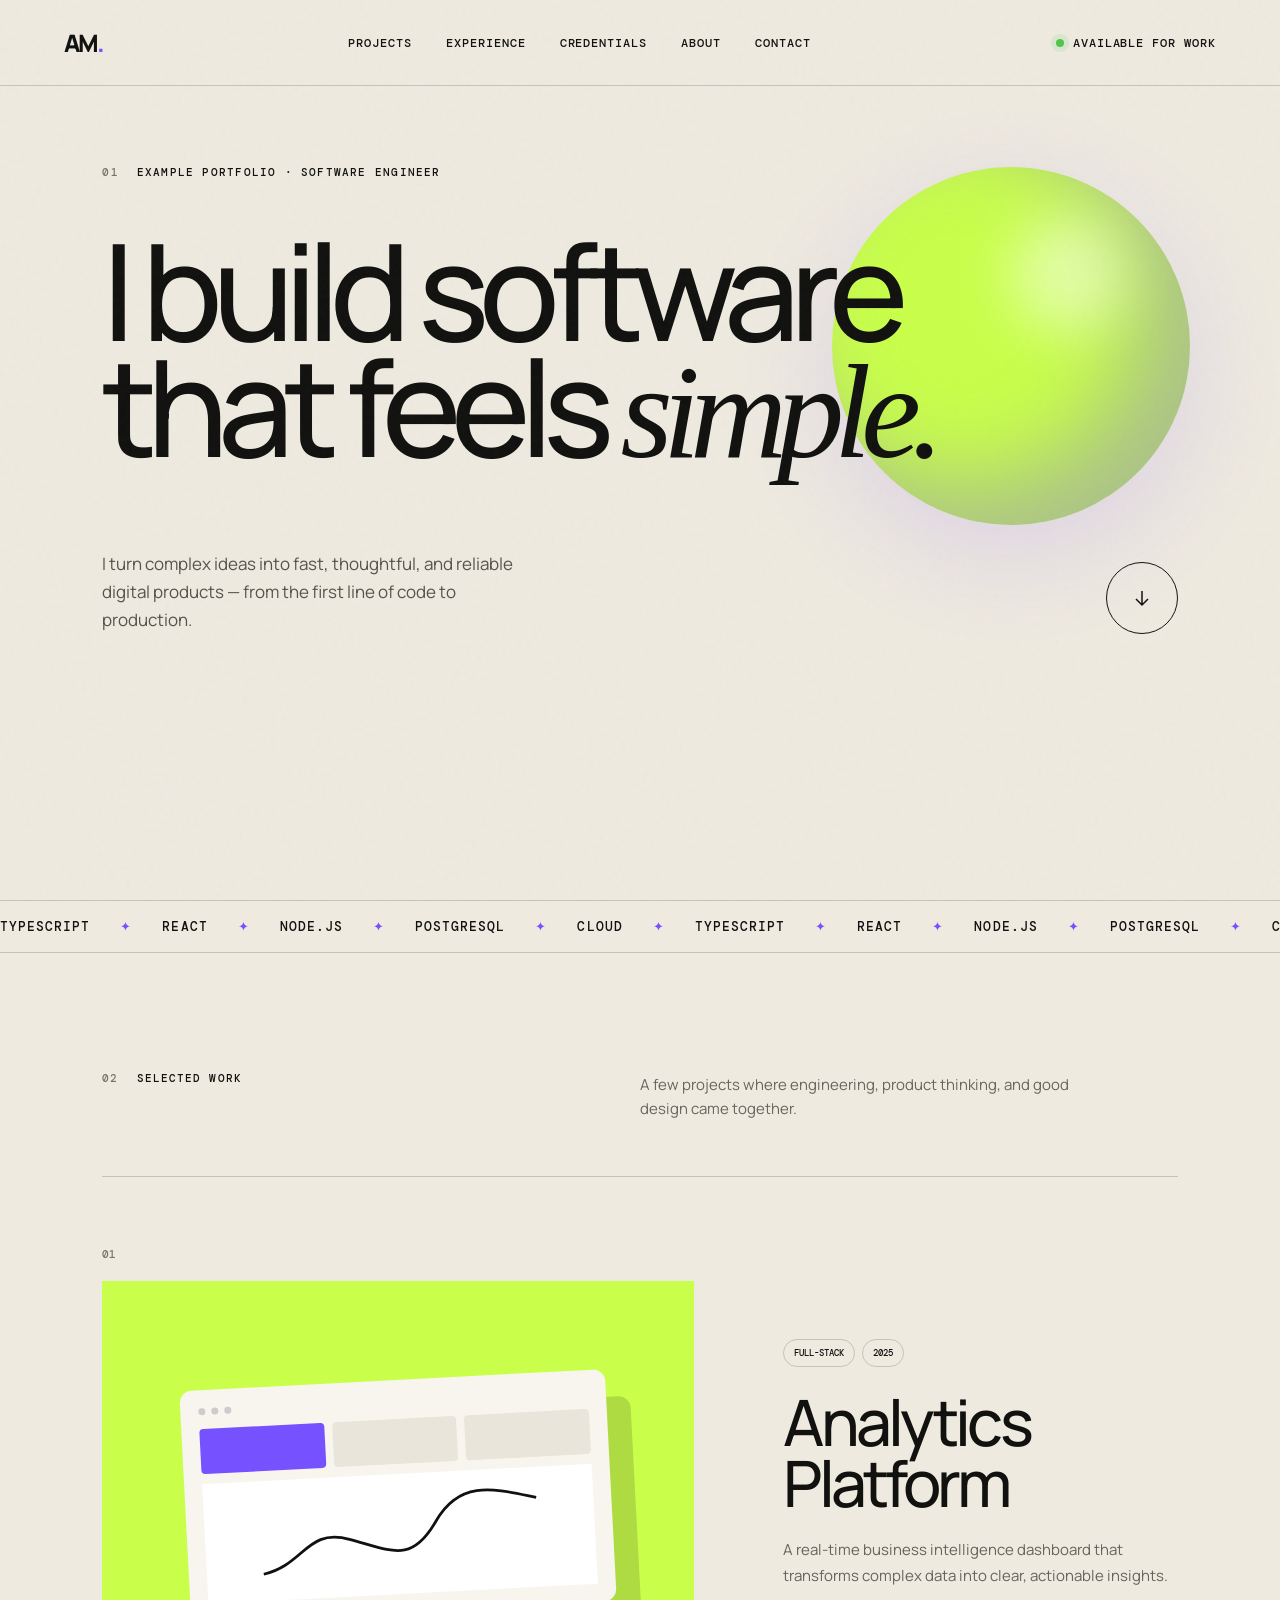
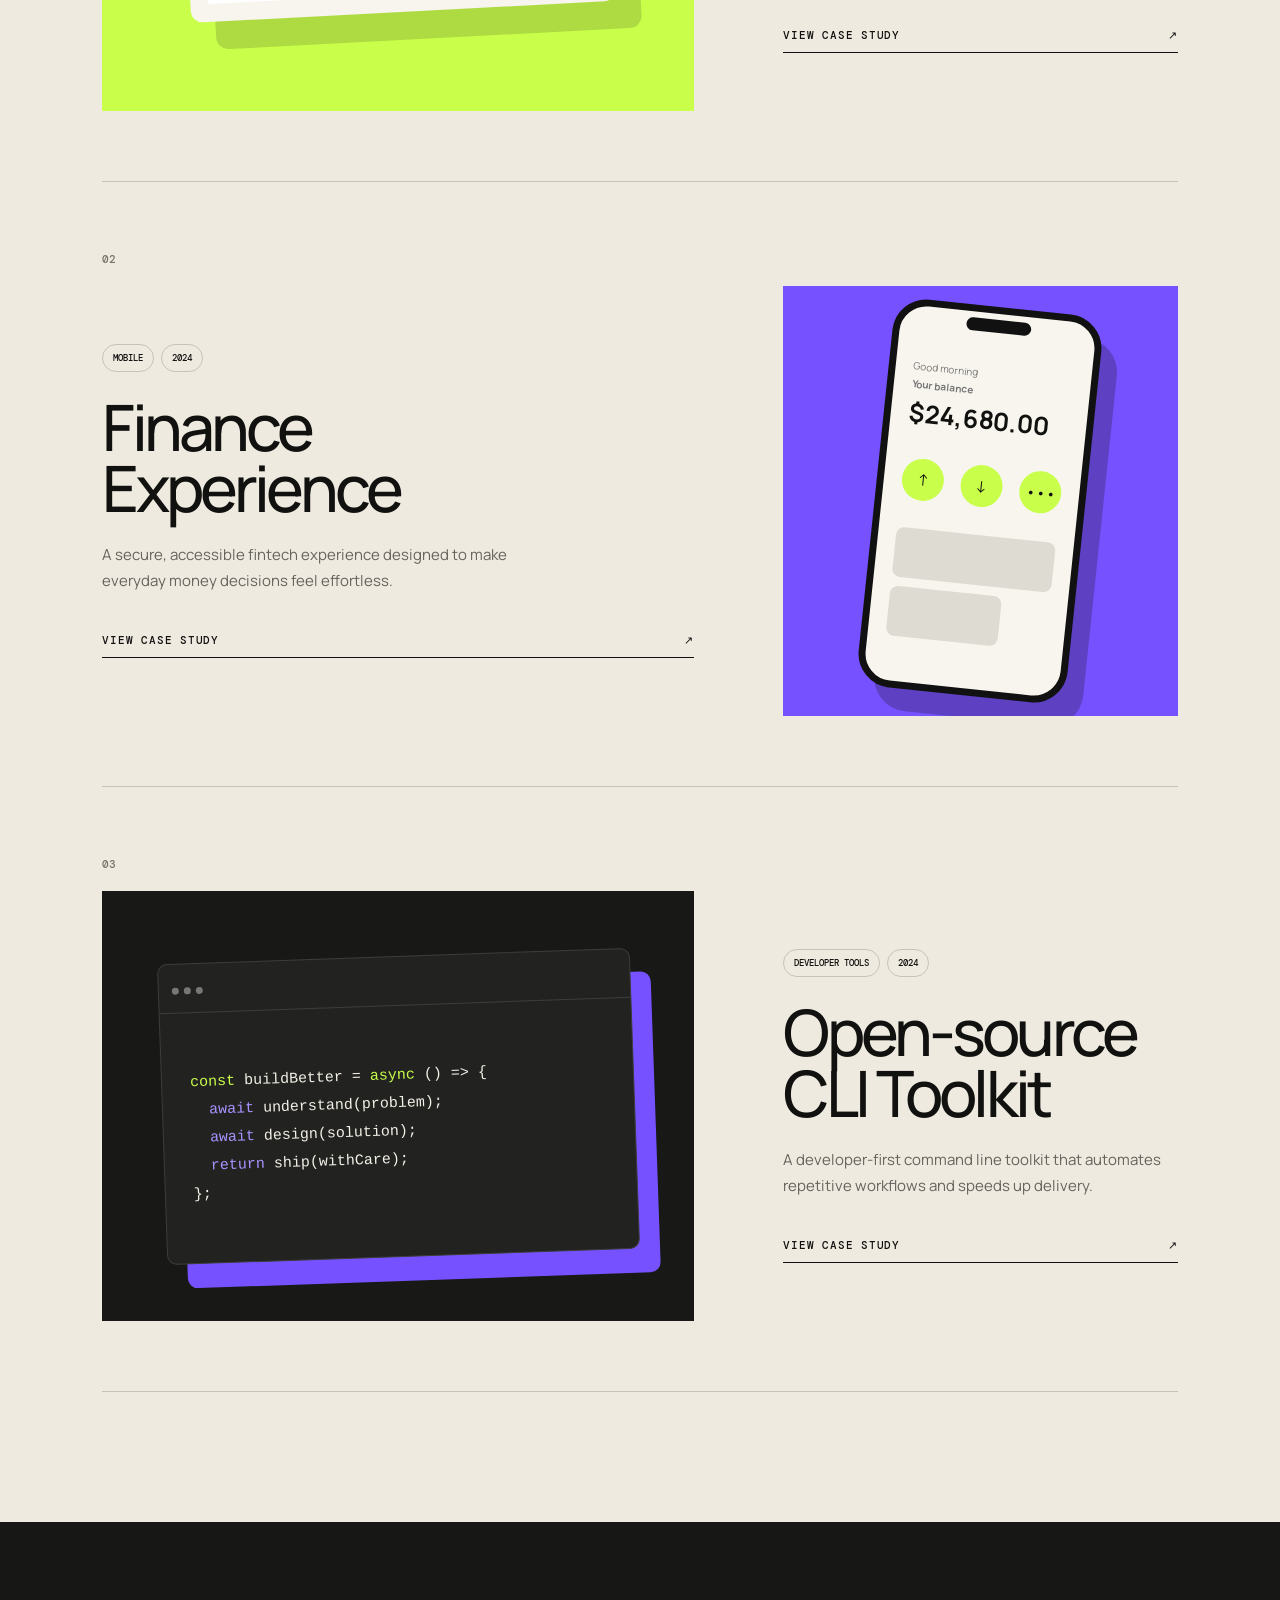
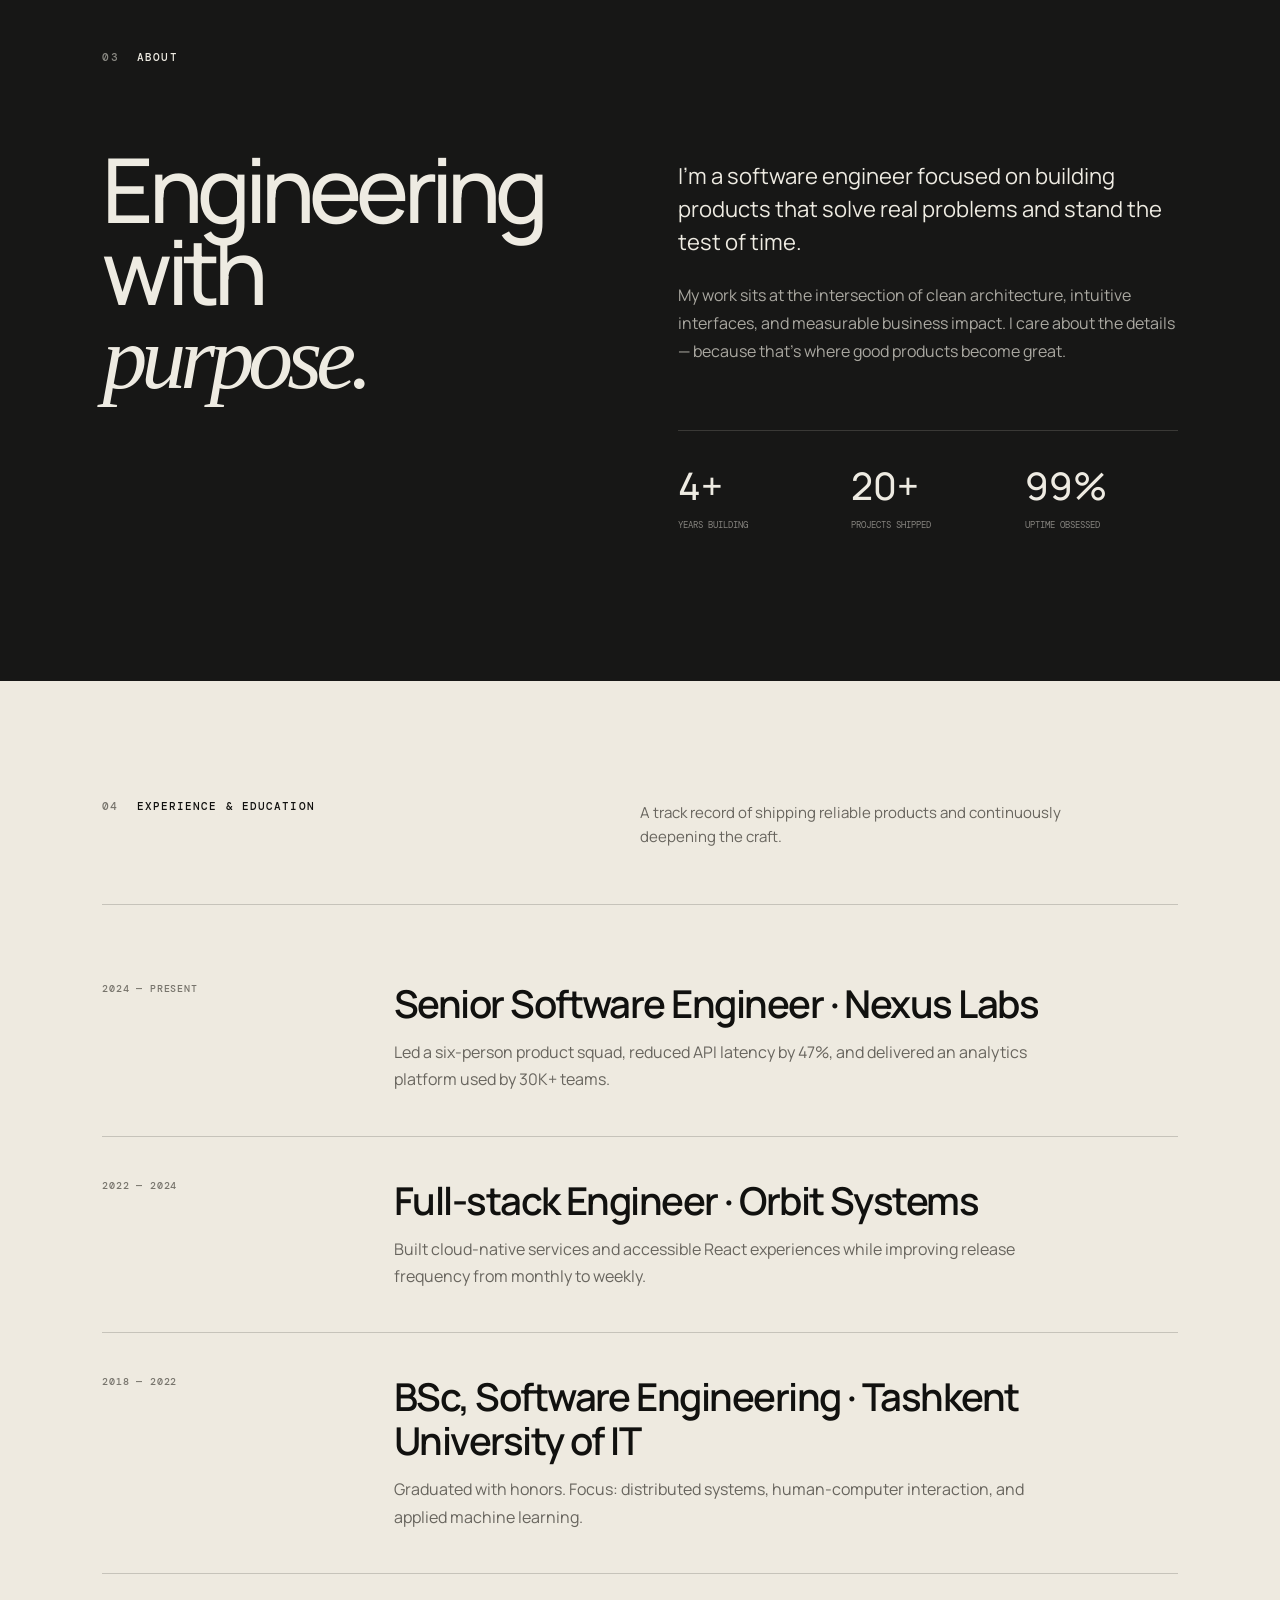
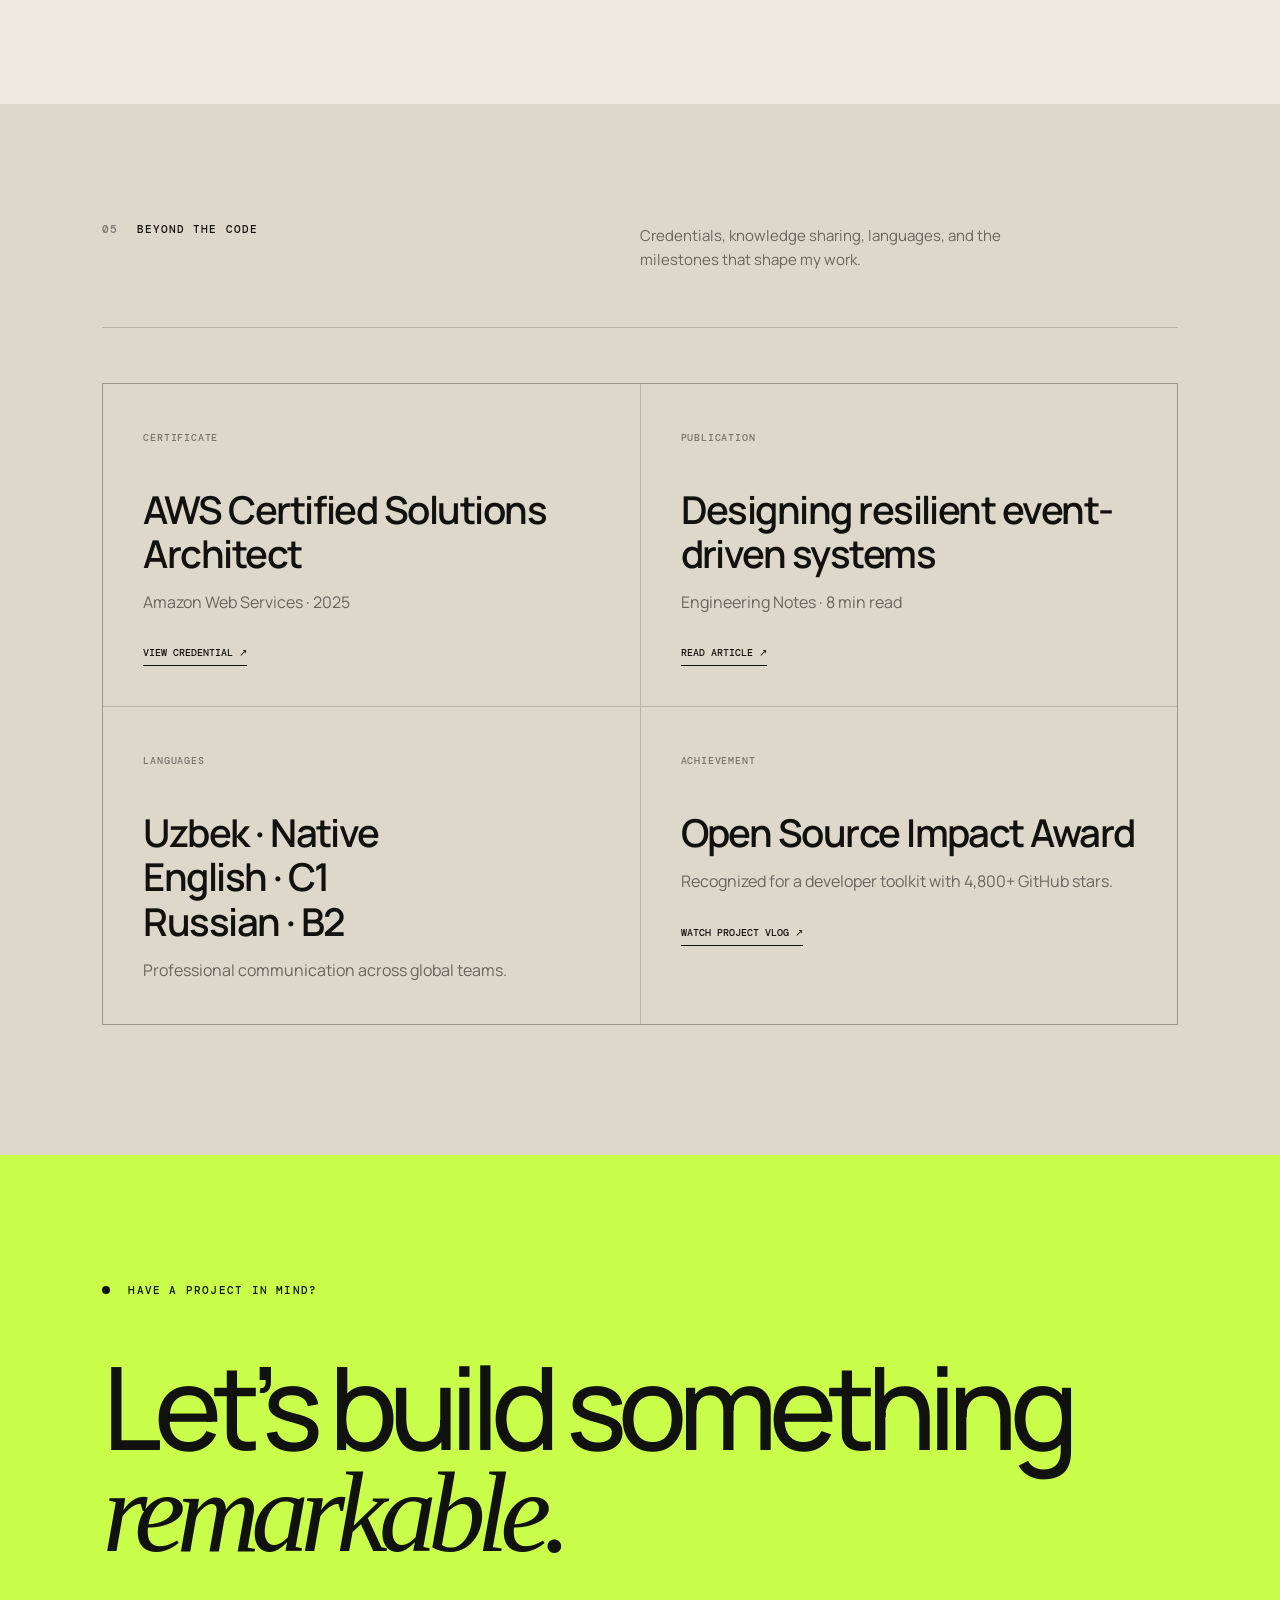
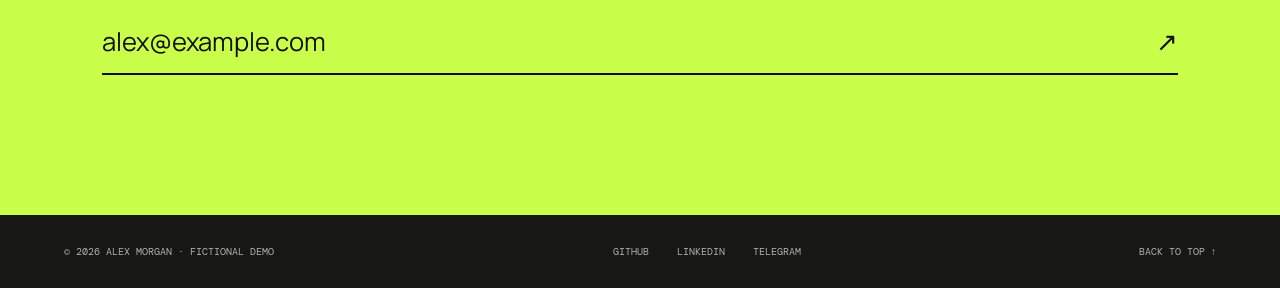
==== examples/developer-portfolio/index.html @ 9f95c388 "Improve guided portfolio creation flow" ====
<!doctype html>
<html lang="en">
  <head>
    <meta charset="UTF-8" />
    <meta name="viewport" content="width=device-width, initial-scale=1.0" />
    <meta name="description" content="Fictional Software Engineer portfolio example for the HujjatAI portfolio builder." />
    <meta name="theme-color" content="#0a0a0a" />
    <title>Alex Morgan — Software Engineer Portfolio Example</title>
    <link rel="preconnect" href="https://fonts.googleapis.com" />
    <link rel="preconnect" href="https://fonts.gstatic.com" crossorigin />
    <link href="https://fonts.googleapis.com/css2?family=DM+Mono:wght@400;500&family=Manrope:wght@400;500;600;700;800&display=swap" rel="stylesheet" />
    <link rel="stylesheet" href="styles.css" />
    <script src="script.js" defer></script>
  </head>
  <body>
    <div class="noise" aria-hidden="true"></div>
    <header class="site-header">
      <a class="logo" href="#top" aria-label="Go to homepage">AM<span>.</span></a>
      <nav aria-label="Main navigation">
        <a href="#work">Projects</a>
        <a href="#experience">Experience</a>
        <a href="#credentials">Credentials</a>
        <a href="#about">About</a>
        <a href="#contact">Contact</a>
      </nav>
      <a class="availability" href="#contact"><span></span> Available for work</a>
    </header>

    <main id="top">
      <section class="hero section-pad">
        <div class="hero-kicker reveal"><span>01</span> Example portfolio · Software Engineer</div>
        <h1 class="reveal">I build software<br />that feels <em>simple.</em></h1>
        <div class="hero-bottom reveal">
          <p>I turn complex ideas into fast, thoughtful, and reliable digital products — from the first line of code to production.</p>
          <a class="round-link" href="#work" aria-label="View selected work">
            <svg viewBox="0 0 24 24" aria-hidden="true"><path d="M12 5v14M6 13l6 6 6-6" /></svg>
          </a>
        </div>
        <div class="orb" aria-hidden="true"><div class="orb-inner"></div></div>
      </section>

      <section class="marquee" aria-label="Technology stack">
        <div class="marquee-track">
          <span>TypeScript</span><i>✦</i><span>React</span><i>✦</i><span>Node.js</span><i>✦</i><span>PostgreSQL</span><i>✦</i><span>Cloud</span><i>✦</i>
          <span aria-hidden="true">TypeScript</span><i aria-hidden="true">✦</i><span aria-hidden="true">React</span><i aria-hidden="true">✦</i><span aria-hidden="true">Node.js</span><i aria-hidden="true">✦</i><span aria-hidden="true">PostgreSQL</span><i aria-hidden="true">✦</i><span aria-hidden="true">Cloud</span><i aria-hidden="true">✦</i>
        </div>
      </section>

      <section class="work section-pad" id="work">
        <div class="section-heading reveal">
          <div><span>02</span> Selected work</div>
          <p>A few projects where engineering, product thinking, and good design came together.</p>
        </div>

        <div class="project-list">
          <article class="project reveal">
            <div class="project-number">01</div>
            <div class="project-main">
              <div class="project-visual visual-one">
                <div class="dashboard-card">
                  <div class="dash-top"><span></span><span></span><span></span></div>
                  <div class="dash-grid"><div></div><div></div><div></div></div>
                  <div class="chart"><svg viewBox="0 0 300 100"><path d="M0 86 C45 78, 49 38, 95 53 S161 83, 190 38 S257 7, 300 18" /></svg></div>
                </div>
              </div>
              <div class="project-copy">
                <div><span class="tag">Full-stack</span><span class="tag">2025</span></div>
                <h2>Analytics<br />Platform</h2>
                <p>A real-time business intelligence dashboard that transforms complex data into clear, actionable insights.</p>
                <a href="#contact">View case study <span>↗</span></a>
              </div>
            </div>
          </article>

          <article class="project reveal">
            <div class="project-number">02</div>
            <div class="project-main reverse">
              <div class="project-visual visual-two">
                <div class="phone">
                  <div class="phone-top"></div>
                  <p>Good morning</p><strong>Your balance</strong><b>$24,680.00</b>
                  <div class="phone-actions"><span>↑</span><span>↓</span><span>•••</span></div>
                  <div class="mini-card"></div><div class="mini-card short"></div>
                </div>
              </div>
              <div class="project-copy">
                <div><span class="tag">Mobile</span><span class="tag">2024</span></div>
                <h2>Finance<br />Experience</h2>
                <p>A secure, accessible fintech experience designed to make everyday money decisions feel effortless.</p>
                <a href="#contact">View case study <span>↗</span></a>
              </div>
            </div>
          </article>

          <article class="project reveal">
            <div class="project-number">03</div>
            <div class="project-main">
              <div class="project-visual visual-three">
                <div class="code-window">
                  <div class="window-bar"><i></i><i></i><i></i></div>
                  <pre><code><span>const</span> buildBetter = <span>async</span> () =&gt; {
  <b>await</b> understand(problem);
  <b>await</b> design(solution);
  <b>return</b> ship(withCare);
};</code></pre>
                </div>
              </div>
              <div class="project-copy">
                <div><span class="tag">Developer tools</span><span class="tag">2024</span></div>
                <h2>Open-source<br />CLI Toolkit</h2>
                <p>A developer-first command line toolkit that automates repetitive workflows and speeds up delivery.</p>
                <a href="#contact">View case study <span>↗</span></a>
              </div>
            </div>
          </article>
        </div>
      </section>

      <section class="about section-pad" id="about">
        <div class="about-label reveal"><span>03</span> About</div>
        <div class="about-grid">
          <h2 class="reveal">Engineering with<br /><em>purpose.</em></h2>
          <div class="about-copy reveal">
            <p class="lead">I’m a software engineer focused on building products that solve real problems and stand the test of time.</p>
            <p>My work sits at the intersection of clean architecture, intuitive interfaces, and measurable business impact. I care about the details — because that’s where good products become great.</p>
            <div class="stats">
              <div><strong>4+</strong><span>Years building</span></div>
              <div><strong>20+</strong><span>Projects shipped</span></div>
              <div><strong>99%</strong><span>Uptime obsessed</span></div>
            </div>
          </div>
        </div>
      </section>

      <section class="journey section-pad" id="experience">
        <div class="section-heading reveal">
          <div><span>04</span> Experience &amp; education</div>
          <p>A track record of shipping reliable products and continuously deepening the craft.</p>
        </div>
        <div class="timeline">
          <article class="timeline-item reveal"><time>2024 — Present</time><div><h3>Senior Software Engineer · Nexus Labs</h3><p>Led a six-person product squad, reduced API latency by 47%, and delivered an analytics platform used by 30K+ teams.</p></div></article>
          <article class="timeline-item reveal"><time>2022 — 2024</time><div><h3>Full-stack Engineer · Orbit Systems</h3><p>Built cloud-native services and accessible React experiences while improving release frequency from monthly to weekly.</p></div></article>
          <article class="timeline-item reveal"><time>2018 — 2022</time><div><h3>BSc, Software Engineering · Tashkent University of IT</h3><p>Graduated with honors. Focus: distributed systems, human-computer interaction, and applied machine learning.</p></div></article>
        </div>
      </section>

      <section class="credentials section-pad" id="credentials">
        <div class="section-heading reveal">
          <div><span>05</span> Beyond the code</div>
          <p>Credentials, knowledge sharing, languages, and the milestones that shape my work.</p>
        </div>
        <div class="credential-grid">
          <article class="credential-card reveal"><span>Certificate</span><h3>AWS Certified Solutions Architect</h3><p>Amazon Web Services · 2025</p><a href="#contact">View credential ↗</a></article>
          <article class="credential-card reveal"><span>Publication</span><h3>Designing resilient event-driven systems</h3><p>Engineering Notes · 8 min read</p><a href="#contact">Read article ↗</a></article>
          <article class="credential-card reveal"><span>Languages</span><h3>Uzbek · Native<br>English · C1<br>Russian · B2</h3><p>Professional communication across global teams.</p></article>
          <article class="credential-card reveal"><span>Achievement</span><h3>Open Source Impact Award</h3><p>Recognized for a developer toolkit with 4,800+ GitHub stars.</p><a href="#contact">Watch project vlog ↗</a></article>
        </div>
      </section>

      <section class="contact section-pad" id="contact">
        <div class="contact-kicker reveal"><span></span> Have a project in mind?</div>
        <h2 class="reveal">Let’s build something<br /><em>remarkable.</em></h2>
        <a class="email reveal" href="mailto:alex@example.com">alex@example.com <span>↗</span></a>
      </section>
    </main>

    <footer>
      <span>© <span id="year"></span> Alex Morgan · Fictional demo</span>
      <div><a href="https://github.com/" target="_blank" rel="noreferrer">GitHub</a><a href="https://www.linkedin.com/" target="_blank" rel="noreferrer">LinkedIn</a><a href="https://t.me/" target="_blank" rel="noreferrer">Telegram</a></div>
      <a href="#top">Back to top ↑</a>
    </footer>
  </body>
</html>
---- examples/developer-portfolio/styles.css ----
:root {
  --ink: #11110f;
  --paper: #eeeae0;
  --acid: #c9ff4a;
  --violet: #7651ff;
  --line: rgba(17, 17, 15, 0.18);
}

* { box-sizing: border-box; }
html { scroll-behavior: smooth; }
body {
  margin: 0;
  color: var(--ink);
  background: var(--paper);
  font-family: "Manrope", sans-serif;
  overflow-x: hidden;
}
a { color: inherit; text-decoration: none; }
.noise {
  position: fixed; inset: 0; z-index: 20; pointer-events: none; opacity: .035;
  background-image: url("data:image/svg+xml,%3Csvg viewBox='0 0 180 180' xmlns='http://www.w3.org/2000/svg'%3E%3Cfilter id='n'%3E%3CfeTurbulence type='fractalNoise' baseFrequency='.9' numOctaves='3' stitchTiles='stitch'/%3E%3C/filter%3E%3Crect width='100%25' height='100%25' filter='url(%23n)' opacity='.8'/%3E%3C/svg%3E");
}
.site-header {
  height: 86px; padding: 0 5vw; display: flex; align-items: center; justify-content: space-between;
  border-bottom: 1px solid var(--line); font: 500 12px/1 "DM Mono", monospace; text-transform: uppercase; letter-spacing: .08em;
}
.logo { font: 800 24px/1 "Manrope"; letter-spacing: -.08em; }
.logo span { color: var(--violet); }
nav { display: flex; gap: 34px; }
nav a, footer a { transition: opacity .2s; }
nav a:hover, footer a:hover { opacity: .5; }
.availability { display: flex; align-items: center; gap: 9px; }
.availability span, .contact-kicker span { width: 8px; height: 8px; border-radius: 50%; background: #4fc54b; box-shadow: 0 0 0 5px rgba(79,197,75,.12); }
.section-pad { padding-left: 8vw; padding-right: 8vw; }
.hero { position: relative; min-height: calc(100vh - 86px); padding-top: 9vh; padding-bottom: 6vh; overflow: hidden; }
.hero-kicker, .about-label, .contact-kicker { display: flex; gap: 18px; align-items: center; font: 500 11px/1 "DM Mono"; text-transform: uppercase; letter-spacing: .11em; }
.hero-kicker span, .about-label span, .section-heading span { color: #77746c; }
.hero h1 { position: relative; z-index: 2; margin: 6vh 0 0; font-size: clamp(62px, 10.5vw, 158px); font-weight: 500; letter-spacing: -.075em; line-height: .86; }
h1 em, .about h2 em, .contact h2 em { font-family: Georgia, serif; font-weight: 400; }
.hero-bottom { position: relative; z-index: 2; margin-top: 9vh; display: flex; align-items: flex-end; justify-content: space-between; }
.hero-bottom p { width: min(440px, 50vw); margin: 0; color: #55524c; font-size: 17px; line-height: 1.65; }
.round-link { display: grid; place-items: center; width: 72px; height: 72px; border: 1px solid var(--ink); border-radius: 50%; transition: .25s; }
.round-link:hover { color: var(--paper); background: var(--ink); transform: translateY(5px); }
.round-link svg { width: 24px; fill: none; stroke: currentColor; stroke-width: 1.5; }
.orb { position: absolute; width: 28vw; height: 28vw; min-width: 250px; min-height: 250px; right: 7vw; top: 9vh; border-radius: 50%; background: var(--acid); filter: blur(.2px); box-shadow: inset -50px -40px 90px rgba(118,81,255,.35), 0 30px 100px rgba(118,81,255,.14); }
.orb-inner { position: absolute; width: 32%; height: 32%; right: 18%; top: 14%; border-radius: 50%; background: rgba(255,255,255,.5); filter: blur(28px); }
.marquee { overflow: hidden; border-top: 1px solid var(--line); border-bottom: 1px solid var(--line); padding: 19px 0; }
.marquee-track { width: max-content; display: flex; align-items: center; gap: 30px; animation: scroll 26s linear infinite; font: 500 13px/1 "DM Mono"; text-transform: uppercase; letter-spacing: .08em; }
.marquee i { color: var(--violet); font-style: normal; }
@keyframes scroll { to { transform: translateX(-50%); } }
.work { padding-top: 120px; padding-bottom: 130px; }
.section-heading { display: grid; grid-template-columns: 1fr 1fr; padding-bottom: 55px; border-bottom: 1px solid var(--line); font: 500 11px/1 "DM Mono"; text-transform: uppercase; letter-spacing: .1em; }
.section-heading div { display: flex; gap: 18px; }
.section-heading p { max-width: 430px; margin: 0; text-transform: none; font: 400 15px/1.6 "Manrope"; letter-spacing: 0; color: #68655e; }
.project { padding: 70px 0; border-bottom: 1px solid var(--line); }
.project-number { margin-bottom: 20px; color: #77746c; font: 500 11px "DM Mono"; }
.project-main { display: grid; grid-template-columns: 1.2fr .8fr; gap: 7vw; align-items: center; }
.project-main.reverse .project-visual { order: 2; }
.project-visual { min-height: 430px; display: grid; place-items: center; overflow: hidden; }
.visual-one { background: #c9ff4a; }
.visual-two { background: #7651ff; }
.visual-three { background: #181817; }
.dashboard-card { width: 72%; padding: 18px; border-radius: 12px; background: #f7f5ee; box-shadow: 24px 28px 0 rgba(17,17,15,.15); transform: rotate(-3deg); }
.dash-top { display: flex; gap: 6px; padding-bottom: 14px; }
.dash-top span { width: 7px; height: 7px; background: #ccc; border-radius: 50%; }
.dash-grid { display: grid; grid-template-columns: repeat(3,1fr); gap: 8px; }
.dash-grid div { height: 45px; border-radius: 4px; background: #e9e5db; }
.dash-grid div:first-child { background: #7651ff; }
.chart { margin-top: 10px; height: 120px; padding: 14px; background: white; }
.chart svg { width: 100%; height: 100%; fill: none; stroke: #111; stroke-width: 3; }
.phone { width: 210px; min-height: 390px; padding: 18px; border: 7px solid #111; border-radius: 34px; background: #f7f5ee; box-shadow: 18px 22px 0 rgba(17,17,15,.25); transform: rotate(6deg); }
.phone-top { width: 65px; height: 13px; margin: -12px auto 34px; border-radius: 20px; background: #111; }
.phone p, .phone strong { display: block; margin: 0 0 4px; color: #777; font-size: 10px; }.phone b { font-size: 25px; }
.phone-actions { display: flex; justify-content: space-between; margin: 28px 0; }.phone-actions span { display: grid; place-items: center; width: 42px; height: 42px; border-radius: 50%; background: #c9ff4a; }
.mini-card { height: 50px; margin: 9px 0; border-radius: 8px; background: #dedbd3; }.mini-card.short { width: 70%; }
.code-window { width: 80%; color: #f3f0e7; border: 1px solid #3d3d3b; border-radius: 10px; background: #222220; box-shadow: 20px 24px 0 #7651ff; transform: rotate(-2deg); }
.window-bar { padding: 13px; border-bottom: 1px solid #3d3d3b; }.window-bar i { display: inline-block; width: 7px; height: 7px; margin-right: 5px; border-radius: 50%; background: #777; }
pre { padding: 40px 28px; overflow: hidden; font: 400 clamp(10px, 1.2vw, 15px)/1.8 "DM Mono"; }code span { color: #c9ff4a; }code b { color: #a993ff; font-weight: 400; }
.project-copy .tag { display: inline-block; margin: 0 7px 25px 0; padding: 7px 10px; border: 1px solid var(--line); border-radius: 99px; font: 500 9px "DM Mono"; text-transform: uppercase; }
.project-copy h2 { margin: 0 0 24px; font-size: clamp(42px, 5vw, 75px); font-weight: 500; letter-spacing: -.06em; line-height: .95; }
.project-copy p { max-width: 420px; margin-bottom: 34px; color: #66635d; font-size: 15px; line-height: 1.7; }
.project-copy a { display: inline-flex; justify-content: space-between; width: 100%; padding-bottom: 10px; border-bottom: 1px solid var(--ink); font: 500 11px "DM Mono"; text-transform: uppercase; letter-spacing: .07em; }
.project-copy a span { transition: transform .2s; }.project-copy a:hover span { transform: translate(4px,-4px); }
.about { padding-top: 130px; padding-bottom: 150px; background: #171716; color: #eeebe2; }
.about-label span { color: #8a8983; }
.about-grid { display: grid; grid-template-columns: 1fr 1fr; gap: 6vw; margin-top: 85px; }
.about h2 { margin: 0; font-size: clamp(60px, 7vw, 105px); line-height: .92; letter-spacing: -.065em; font-weight: 500; }
.about-copy { padding-top: 12px; }.about-copy p { color: #aaa8a1; line-height: 1.75; }.about-copy .lead { margin-top: 0; color: #eeebe2; font-size: 22px; line-height: 1.5; }
.stats { display: grid; grid-template-columns: repeat(3,1fr); gap: 20px; margin-top: 65px; padding-top: 28px; border-top: 1px solid #3a3936; }
.stats strong, .stats span { display: block; }.stats strong { font-size: 38px; font-weight: 500; }.stats span { margin-top: 8px; color: #85837e; font: 400 9px "DM Mono"; text-transform: uppercase; }
.journey { padding-top: 120px; padding-bottom: 130px; }
.timeline { margin-top: 35px; }
.timeline-item { display: grid; grid-template-columns: .45fr 1.55fr; gap: 5vw; padding: 42px 0; border-bottom: 1px solid var(--line); }
.timeline-item time, .credential-card > span { color: #77746c; font: 500 10px "DM Mono"; text-transform: uppercase; letter-spacing: .08em; }
.timeline-item h3, .credential-card h3 { margin: 0 0 13px; font-size: clamp(23px, 3vw, 39px); line-height: 1.15; letter-spacing: -.04em; font-weight: 600; }
.timeline-item p, .credential-card p { max-width: 680px; margin: 0; color: #68655e; line-height: 1.7; }
.credentials { padding-top: 120px; padding-bottom: 130px; background: #ded8ca; }
.credential-grid { display: grid; grid-template-columns: repeat(2, 1fr); gap: 1px; margin-top: 55px; background: rgba(17,17,15,.18); border: 1px solid var(--line); }
.credential-card { min-height: 300px; padding: 40px; background: #ded8ca; }
.credential-card h3 { margin-top: 42px; }
.credential-card a { display: inline-block; margin-top: 30px; padding-bottom: 6px; border-bottom: 1px solid var(--ink); font: 500 10px "DM Mono"; text-transform: uppercase; }

.contact { position: relative; padding-top: 130px; padding-bottom: 140px; overflow: hidden; background: var(--acid); }
.contact-kicker span { background: var(--ink); box-shadow: none; }
.contact h2 { margin: 60px 0; font-size: clamp(65px, 9vw, 138px); line-height: .88; letter-spacing: -.075em; font-weight: 500; }
.email { display: flex; justify-content: space-between; padding-bottom: 14px; border-bottom: 2px solid var(--ink); font-size: clamp(18px, 2vw, 28px); }.email span { transition: transform .2s; }.email:hover span { transform: translate(5px,-5px); }
footer { padding: 30px 5vw; display: flex; justify-content: space-between; background: #171716; color: #b5b2aa; font: 400 10px "DM Mono"; text-transform: uppercase; }
footer div { display: flex; gap: 28px; }
.reveal { opacity: 0; transform: translateY(25px); transition: opacity .7s ease, transform .7s ease; }.reveal.visible { opacity: 1; transform: none; }

@media (max-width: 780px) {
  .site-header { padding: 0 22px; }.site-header nav { display: none; }.availability { width: 13px; overflow: hidden; gap: 5px; color: transparent; white-space: nowrap; }
  .section-pad { padding-left: 22px; padding-right: 22px; }.hero { padding-top: 70px; min-height: 760px; }
  .hero h1 { margin-top: 70px; font-size: clamp(59px, 19vw, 100px); }.orb { width: 230px; height: 230px; min-width: 0; min-height: 0; right: -65px; top: 45px; }
  .hero-bottom { margin-top: 85px; }.hero-bottom p { width: 73%; font-size: 14px; }.round-link { width: 56px; height: 56px; }
  .work { padding-top: 80px; padding-bottom: 90px; }.section-heading, .about-grid { grid-template-columns: 1fr; gap: 25px; }
  .project { padding: 50px 0; }.project-main { grid-template-columns: 1fr; gap: 38px; }.project-main.reverse .project-visual { order: 0; }.project-visual { min-height: 320px; }
  .project-copy h2 { font-size: 54px; }.code-window { width: 88%; }pre { padding: 28px 18px; }
  .about { padding-top: 90px; padding-bottom: 100px; }.about-grid { margin-top: 55px; }.about h2 { font-size: 62px; }.stats { gap: 10px; }.stats strong { font-size: 29px; }.stats span { line-height: 1.5; }
  .timeline-item { grid-template-columns: 1fr; gap: 14px; }
  .credential-grid { grid-template-columns: 1fr; }
  .credential-card { min-height: auto; padding: 30px 24px; }
  .contact { padding-top: 90px; padding-bottom: 100px; }.contact h2 { margin: 55px 0; font-size: 61px; }.email { font-size: 16px; }
  footer { gap: 24px; flex-wrap: wrap; line-height: 1.6; }
}

@media (prefers-reduced-motion: reduce) {
  html { scroll-behavior: auto; }.marquee-track { animation: none; }.reveal { opacity: 1; transform: none; transition: none; }
}
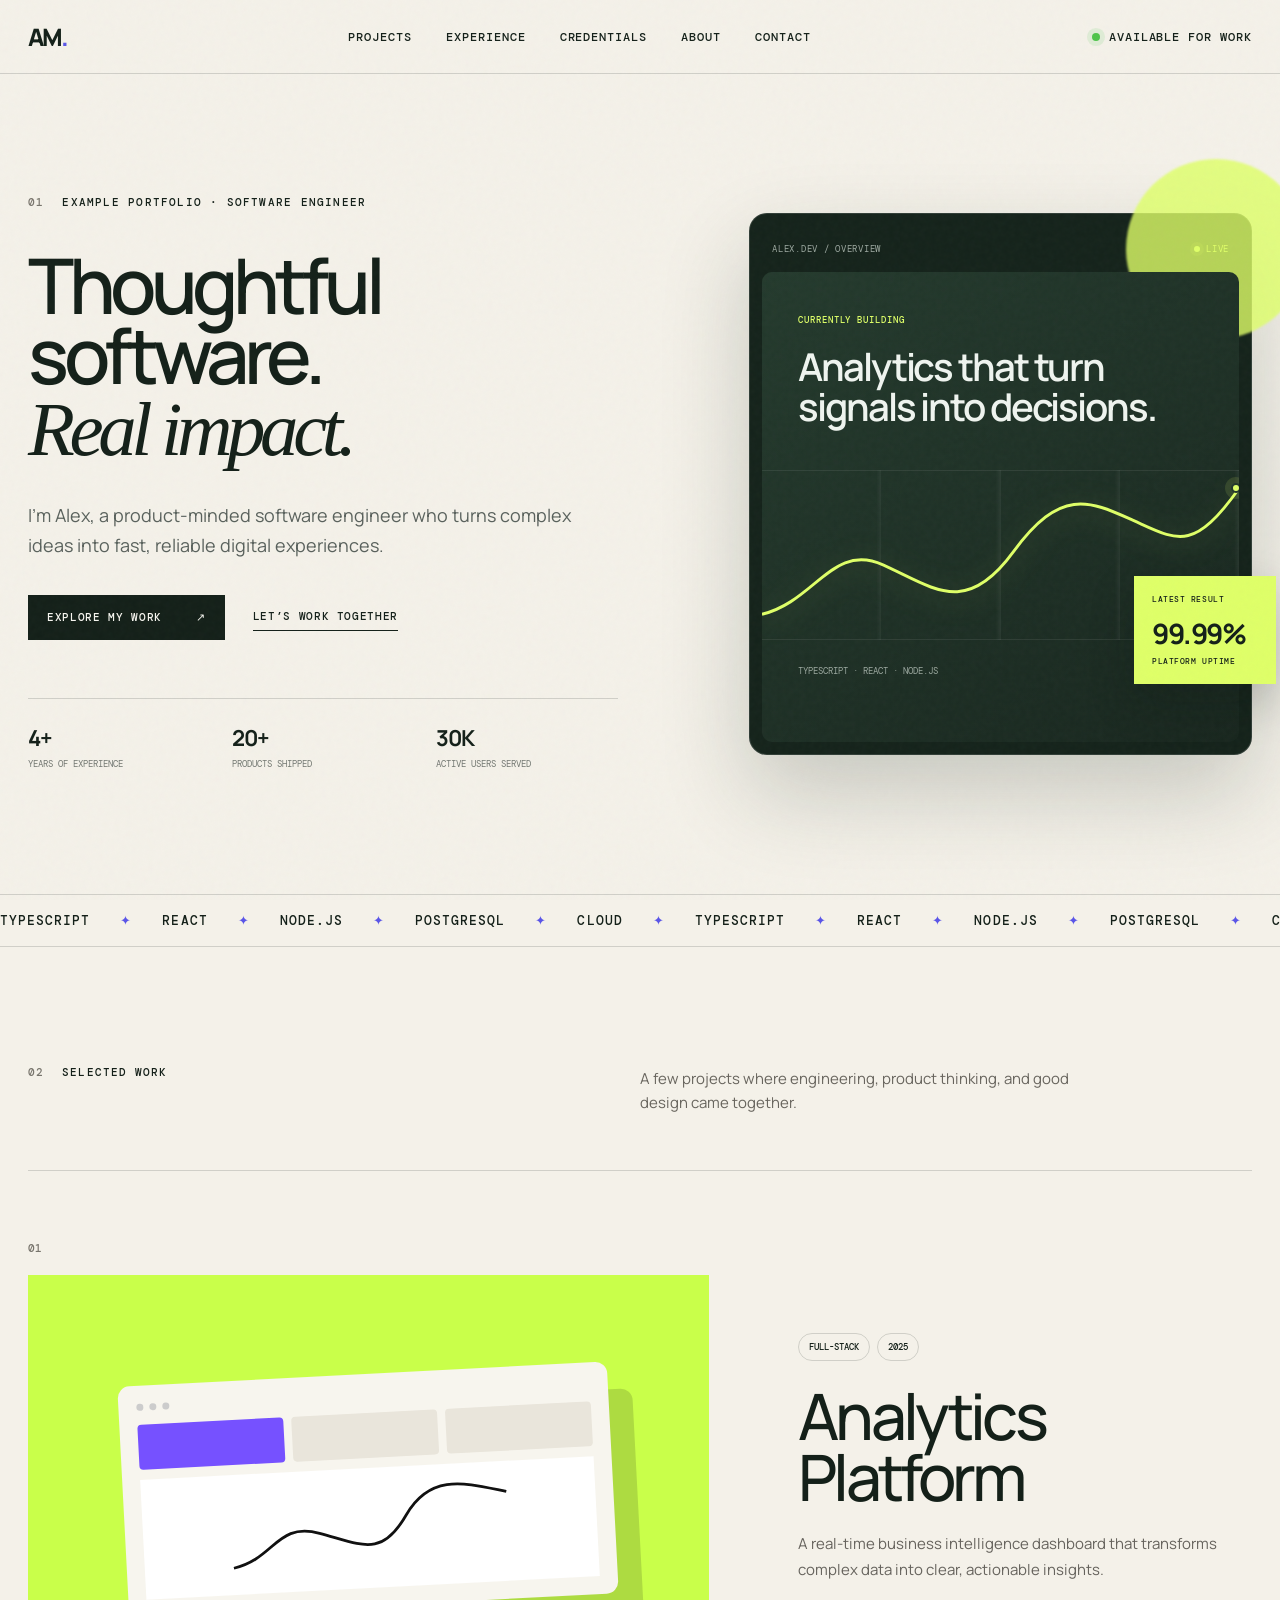
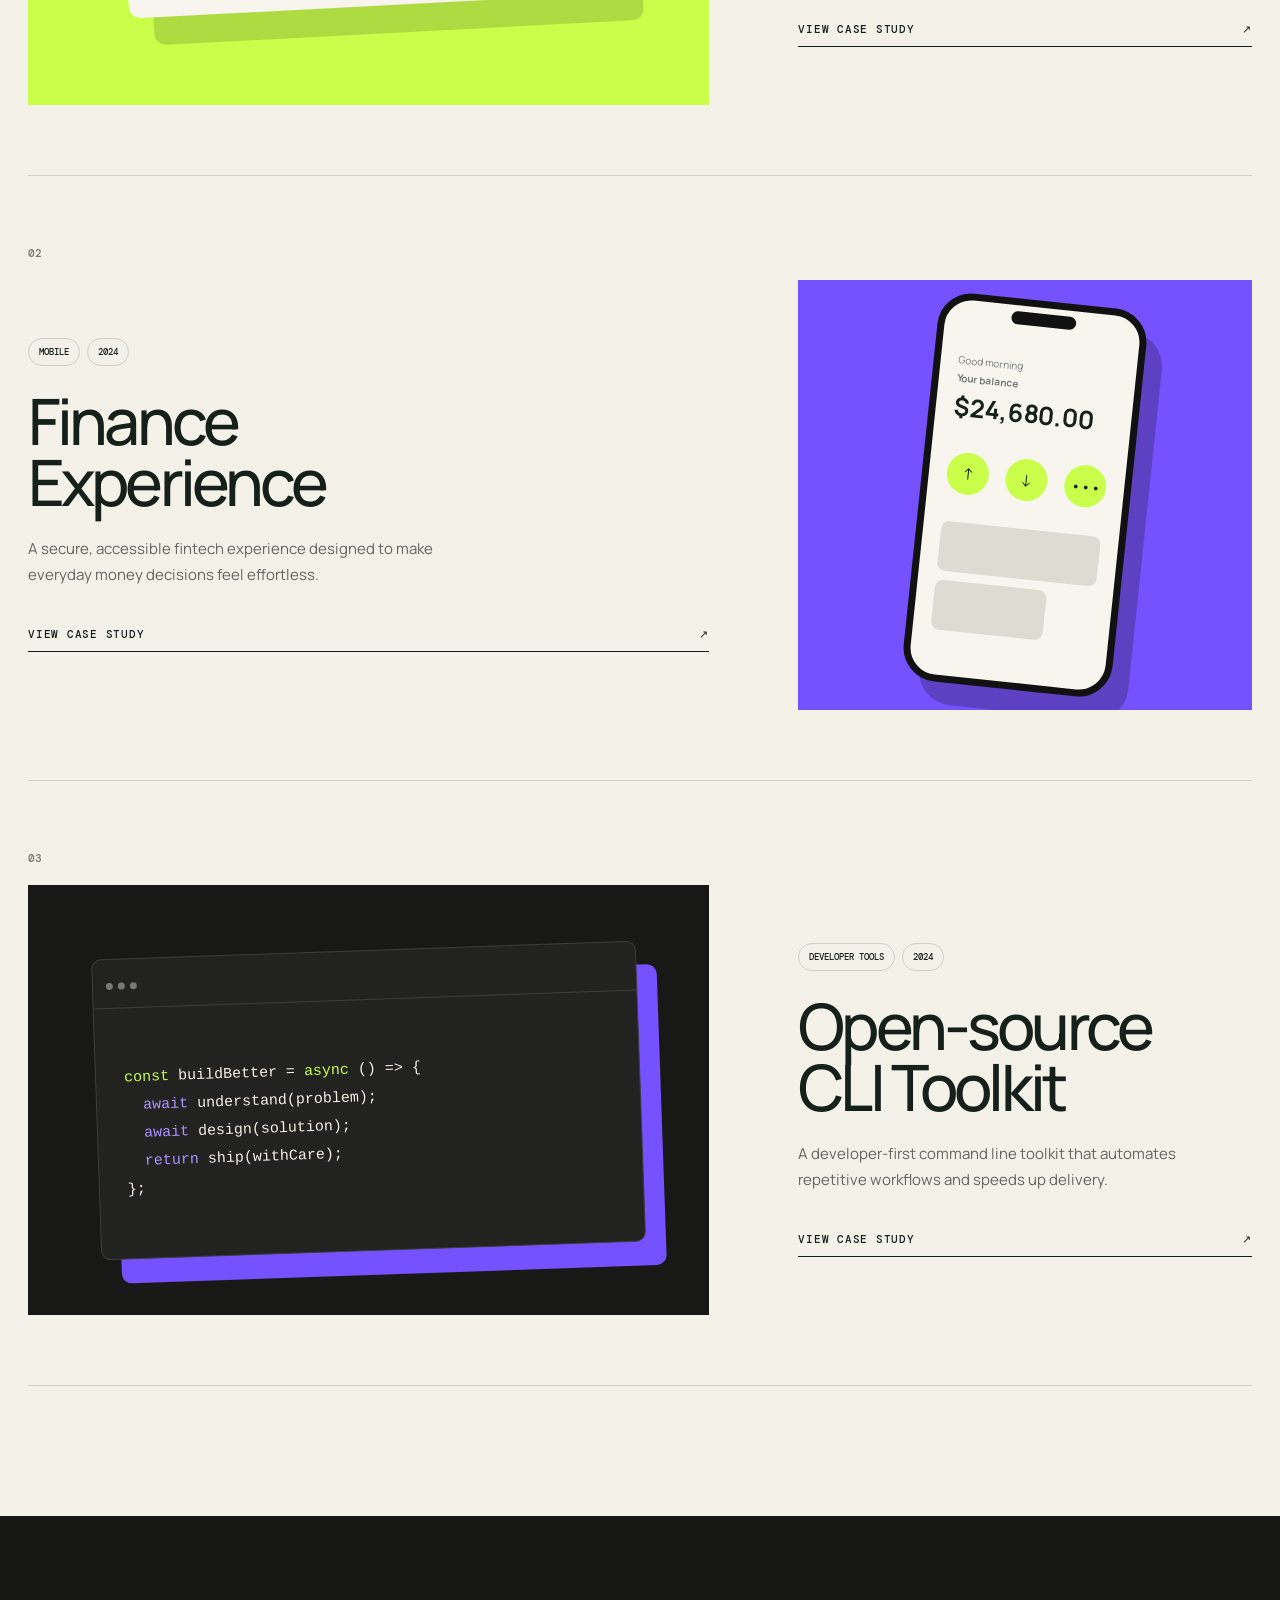
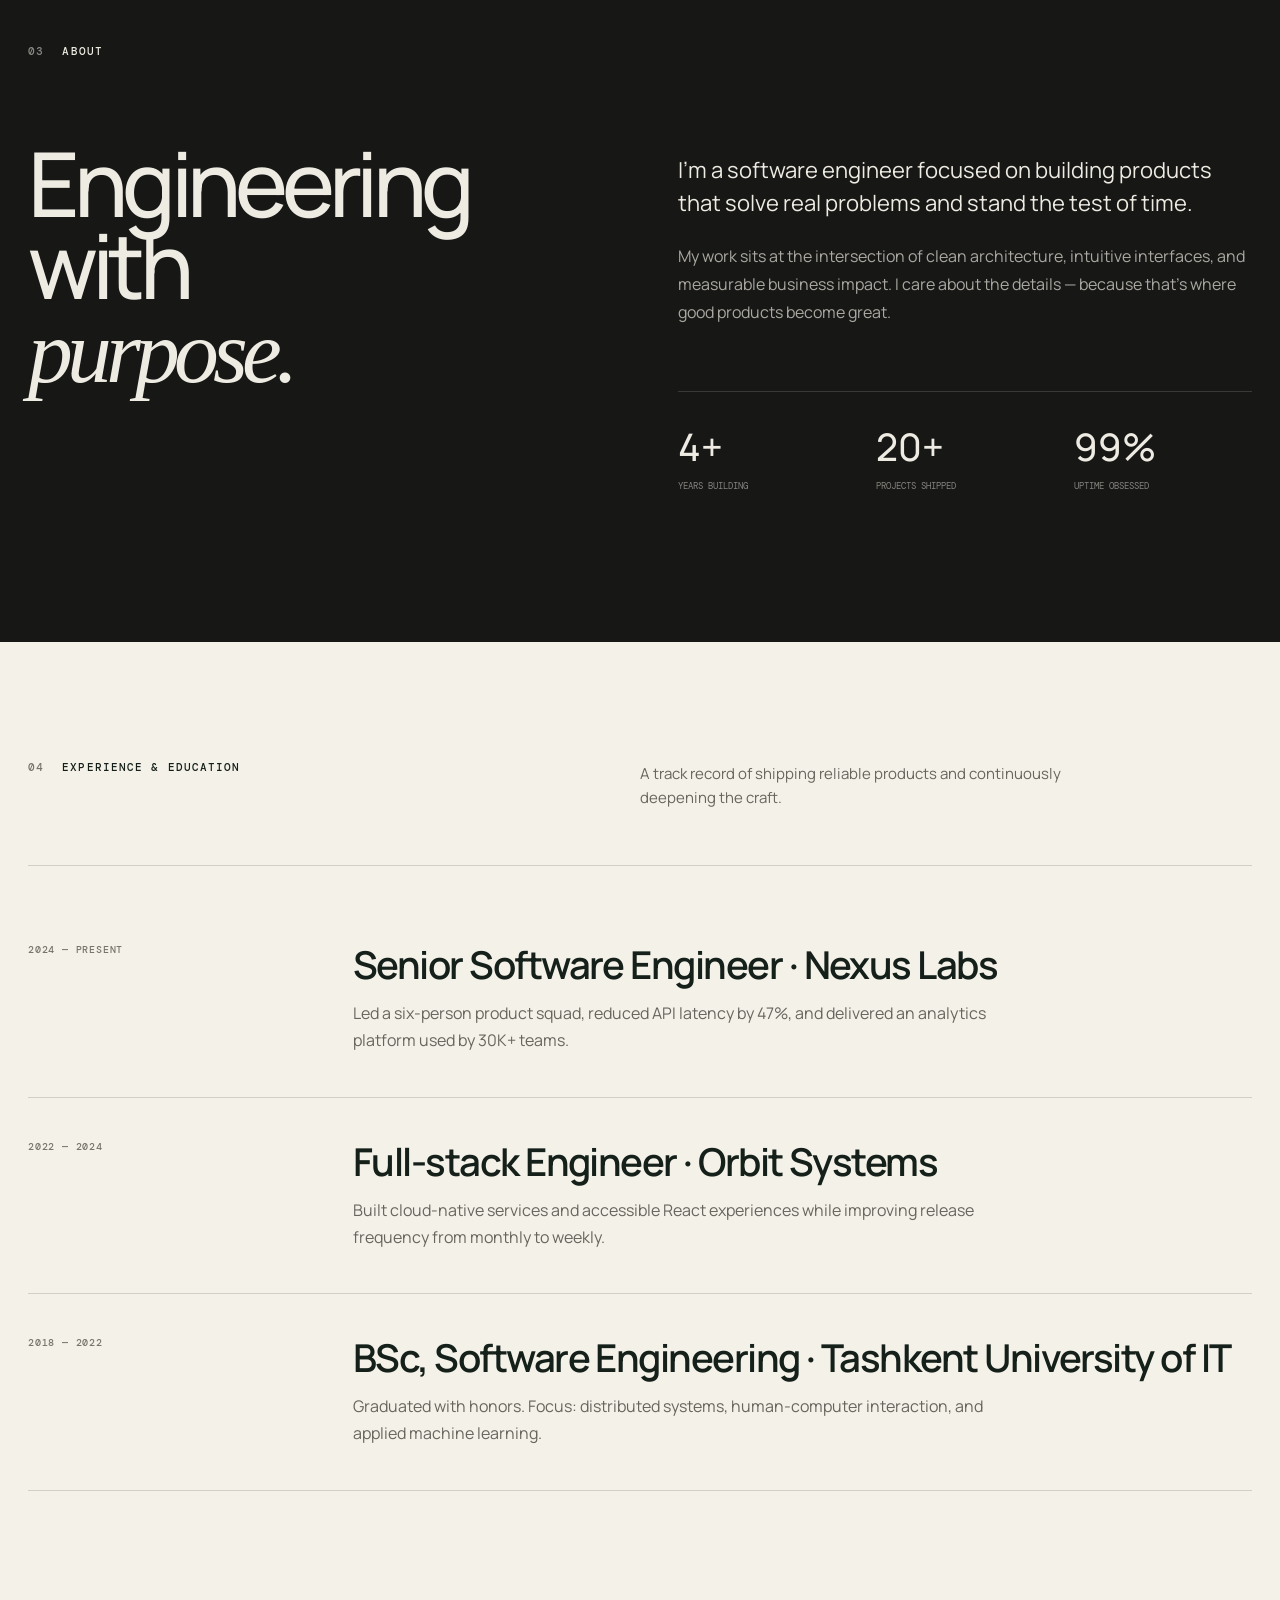
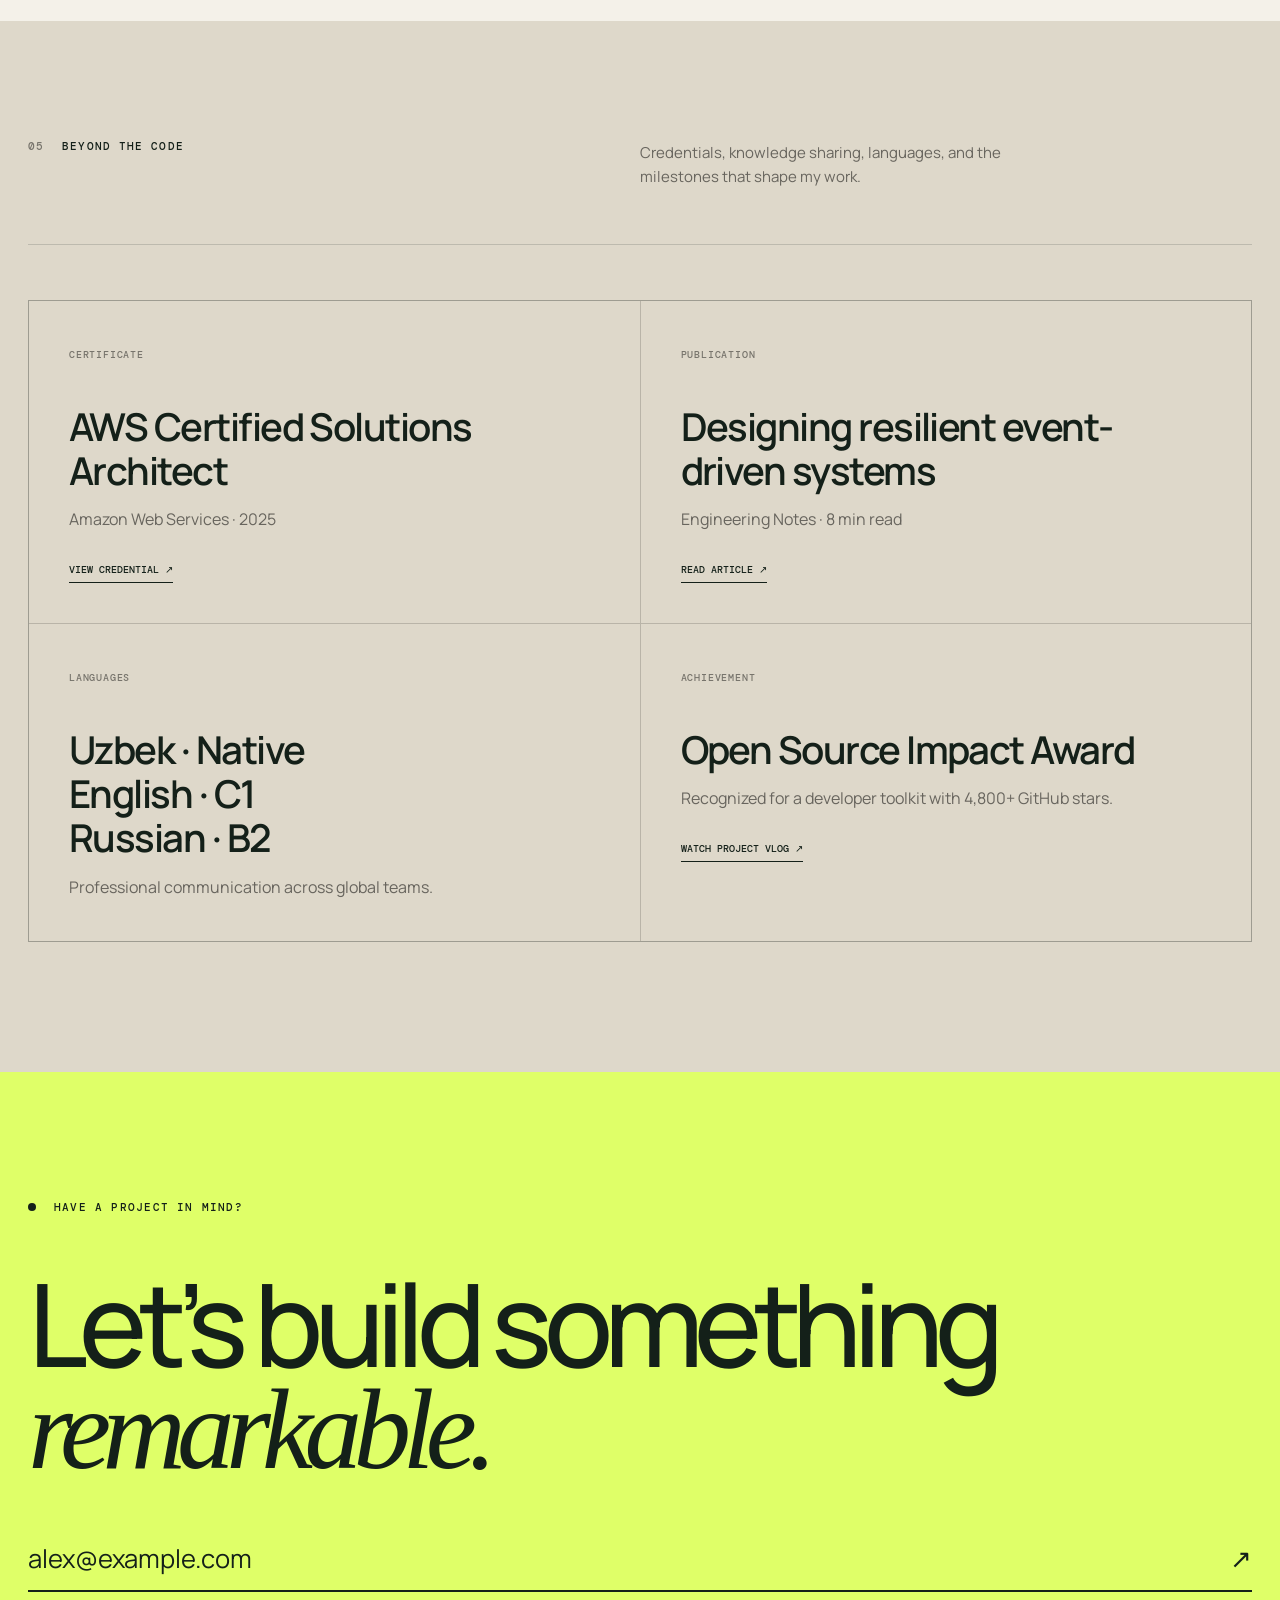
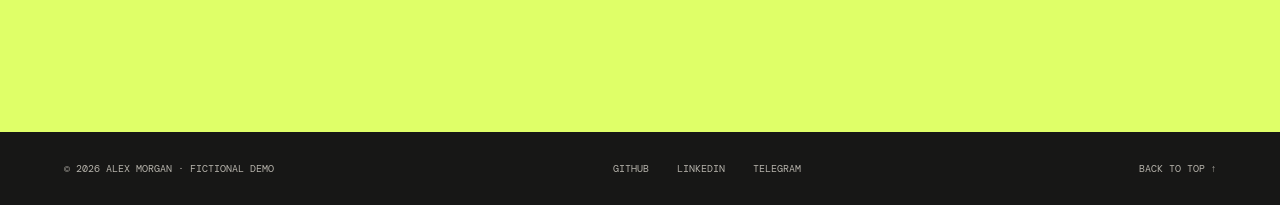
==== commit 72a7aa3a: "Redesign developer portfolio example" ====
--- a/examples/developer-portfolio/index.html
+++ b/examples/developer-portfolio/index.html
@@ -28,15 +28,33 @@
 
     <main id="top">
       <section class="hero section-pad">
-        <div class="hero-kicker reveal"><span>01</span> Example portfolio · Software Engineer</div>
-        <h1 class="reveal">I build software<br />that feels <em>simple.</em></h1>
-        <div class="hero-bottom reveal">
-          <p>I turn complex ideas into fast, thoughtful, and reliable digital products — from the first line of code to production.</p>
-          <a class="round-link" href="#work" aria-label="View selected work">
-            <svg viewBox="0 0 24 24" aria-hidden="true"><path d="M12 5v14M6 13l6 6 6-6" /></svg>
-          </a>
+        <div class="hero-copy">
+          <div class="hero-kicker reveal"><span>01</span> Example portfolio · Software Engineer</div>
+          <h1 class="reveal">Thoughtful software.<br /><em>Real impact.</em></h1>
+          <p class="hero-intro reveal">I’m Alex, a product-minded software engineer who turns complex ideas into fast, reliable digital experiences.</p>
+          <div class="hero-actions reveal">
+            <a class="primary-action" href="#work">Explore my work <span>↗</span></a>
+            <a class="text-action" href="#contact">Let’s work together</a>
+          </div>
+          <div class="hero-meta reveal">
+            <div><strong>4+</strong><span>Years of experience</span></div>
+            <div><strong>20+</strong><span>Products shipped</span></div>
+            <div><strong>30K</strong><span>Active users served</span></div>
+          </div>
         </div>
-        <div class="orb" aria-hidden="true"><div class="orb-inner"></div></div>
+        <div class="hero-showcase reveal" aria-label="A sample of Alex Morgan's work">
+          <div class="showcase-head"><span>alex.dev / overview</span><span class="showcase-status">Live</span></div>
+          <div class="showcase-screen">
+            <div class="showcase-label">Currently building</div>
+            <h2>Analytics that turn<br />signals into decisions.</h2>
+            <div class="showcase-chart" aria-hidden="true">
+              <svg viewBox="0 0 520 170" preserveAspectRatio="none"><path d="M0 145 C58 132, 77 72, 132 95 S222 148, 274 82 S357 30, 405 50 S470 83, 520 18" /></svg>
+              <span class="chart-dot"></span>
+            </div>
+            <div class="showcase-foot"><span>TypeScript · React · Node.js</span><strong>+47% faster</strong></div>
+          </div>
+          <div class="floating-note"><span>Latest result</span><strong>99.99%</strong><small>Platform uptime</small></div>
+        </div>
       </section>
 
       <section class="marquee" aria-label="Technology stack">
--- a/examples/developer-portfolio/styles.css
+++ b/examples/developer-portfolio/styles.css
@@ -1,9 +1,10 @@
 :root {
-  --ink: #11110f;
-  --paper: #eeeae0;
-  --acid: #c9ff4a;
-  --violet: #7651ff;
-  --line: rgba(17, 17, 15, 0.18);
+  --ink: #142019;
+  --paper: #f4f1e9;
+  --acid: #dfff68;
+  --violet: #5a55e7;
+  --line: rgba(20, 32, 25, 0.16);
+  --page-pad: max(28px, calc((100vw - 1440px) / 2));
 }
 
 * { box-sizing: border-box; }
@@ -21,7 +22,7 @@
   background-image: url("data:image/svg+xml,%3Csvg viewBox='0 0 180 180' xmlns='http://www.w3.org/2000/svg'%3E%3Cfilter id='n'%3E%3CfeTurbulence type='fractalNoise' baseFrequency='.9' numOctaves='3' stitchTiles='stitch'/%3E%3C/filter%3E%3Crect width='100%25' height='100%25' filter='url(%23n)' opacity='.8'/%3E%3C/svg%3E");
 }
 .site-header {
-  height: 86px; padding: 0 5vw; display: flex; align-items: center; justify-content: space-between;
+  height: 74px; padding: 0 var(--page-pad); display: flex; align-items: center; justify-content: space-between;
   border-bottom: 1px solid var(--line); font: 500 12px/1 "DM Mono", monospace; text-transform: uppercase; letter-spacing: .08em;
 }
 .logo { font: 800 24px/1 "Manrope"; letter-spacing: -.08em; }
@@ -31,19 +32,41 @@
 nav a:hover, footer a:hover { opacity: .5; }
 .availability { display: flex; align-items: center; gap: 9px; }
 .availability span, .contact-kicker span { width: 8px; height: 8px; border-radius: 50%; background: #4fc54b; box-shadow: 0 0 0 5px rgba(79,197,75,.12); }
-.section-pad { padding-left: 8vw; padding-right: 8vw; }
-.hero { position: relative; min-height: calc(100vh - 86px); padding-top: 9vh; padding-bottom: 6vh; overflow: hidden; }
+.section-pad { padding-left: var(--page-pad); padding-right: var(--page-pad); }
+.hero {
+  position: relative; min-height: min(820px, calc(100vh - 74px)); padding-top: 72px; padding-bottom: 72px;
+  display: grid; grid-template-columns: minmax(0, 1fr) minmax(420px, .78fr); gap: clamp(50px, 6vw, 100px); align-items: center; overflow: hidden;
+}
+.hero-copy { position: relative; z-index: 2; min-width: 0; }
 .hero-kicker, .about-label, .contact-kicker { display: flex; gap: 18px; align-items: center; font: 500 11px/1 "DM Mono"; text-transform: uppercase; letter-spacing: .11em; }
 .hero-kicker span, .about-label span, .section-heading span { color: #77746c; }
-.hero h1 { position: relative; z-index: 2; margin: 6vh 0 0; font-size: clamp(62px, 10.5vw, 158px); font-weight: 500; letter-spacing: -.075em; line-height: .86; }
+.hero h1 { margin: 42px 0 0; max-width: 820px; font-size: clamp(62px, 6vw, 94px); font-weight: 550; letter-spacing: -.07em; line-height: .92; }
 h1 em, .about h2 em, .contact h2 em { font-family: Georgia, serif; font-weight: 400; }
-.hero-bottom { position: relative; z-index: 2; margin-top: 9vh; display: flex; align-items: flex-end; justify-content: space-between; }
-.hero-bottom p { width: min(440px, 50vw); margin: 0; color: #55524c; font-size: 17px; line-height: 1.65; }
-.round-link { display: grid; place-items: center; width: 72px; height: 72px; border: 1px solid var(--ink); border-radius: 50%; transition: .25s; }
-.round-link:hover { color: var(--paper); background: var(--ink); transform: translateY(5px); }
-.round-link svg { width: 24px; fill: none; stroke: currentColor; stroke-width: 1.5; }
-.orb { position: absolute; width: 28vw; height: 28vw; min-width: 250px; min-height: 250px; right: 7vw; top: 9vh; border-radius: 50%; background: var(--acid); filter: blur(.2px); box-shadow: inset -50px -40px 90px rgba(118,81,255,.35), 0 30px 100px rgba(118,81,255,.14); }
-.orb-inner { position: absolute; width: 32%; height: 32%; right: 18%; top: 14%; border-radius: 50%; background: rgba(255,255,255,.5); filter: blur(28px); }
+.hero-intro { max-width: 590px; margin: 34px 0 0; color: #59615c; font-size: 18px; line-height: 1.7; }
+.hero-actions { display: flex; align-items: center; gap: 28px; margin-top: 34px; }
+.primary-action { display: inline-flex; align-items: center; justify-content: space-between; gap: 34px; padding: 16px 18px; color: #f7f6f0; background: var(--ink); border: 1px solid var(--ink); font: 500 11px/1 "DM Mono"; text-transform: uppercase; letter-spacing: .06em; transition: .2s; }
+.primary-action:hover { color: var(--ink); background: transparent; }
+.text-action { padding: 8px 0; border-bottom: 1px solid var(--ink); font: 500 11px/1 "DM Mono"; text-transform: uppercase; letter-spacing: .06em; }
+.hero-meta { display: grid; grid-template-columns: repeat(3, 1fr); max-width: 590px; gap: 22px; margin-top: 58px; padding-top: 24px; border-top: 1px solid var(--line); }
+.hero-meta strong, .hero-meta span { display: block; }
+.hero-meta strong { font-size: 22px; font-weight: 700; letter-spacing: -.04em; }
+.hero-meta span { margin-top: 5px; color: #737872; font: 400 9px/1.5 "DM Mono"; text-transform: uppercase; }
+.hero-showcase { --shift-x: 0px; --shift-y: 0px; position: relative; z-index: 1; padding: 12px; border: 1px solid rgba(255,255,255,.12); border-radius: 18px; color: #eff4ef; background: #15231b; box-shadow: 0 38px 90px rgba(27,42,32,.2); transform: translate(var(--shift-x), var(--shift-y)); transition: opacity .7s ease, transform .25s ease; }
+.hero-showcase::before { content: ""; position: absolute; z-index: -1; width: 180px; height: 180px; right: -55px; top: -55px; border-radius: 50%; background: var(--acid); opacity: .8; filter: blur(1px); }
+.showcase-head { height: 46px; padding: 0 10px; display: flex; align-items: center; justify-content: space-between; color: #9eaaa2; font: 400 9px/1 "DM Mono"; text-transform: uppercase; letter-spacing: .08em; }
+.showcase-status { display: flex; align-items: center; gap: 6px; color: #dfff68; }
+.showcase-status::before { content: ""; width: 6px; height: 6px; border-radius: 50%; background: #dfff68; box-shadow: 0 0 0 4px rgba(223,255,104,.1); }
+.showcase-screen { min-height: 470px; padding: 44px 36px 30px; border-radius: 10px; background: linear-gradient(145deg, #243a2d, #19271f); overflow: hidden; }
+.showcase-label { color: var(--acid); font: 500 9px/1 "DM Mono"; text-transform: uppercase; letter-spacing: .1em; }
+.showcase-screen h2 { margin: 22px 0 0; font-size: clamp(31px, 3vw, 50px); line-height: 1.03; letter-spacing: -.055em; font-weight: 600; }
+.showcase-chart { position: relative; height: 170px; margin: 44px -36px 0; border-top: 1px solid rgba(255,255,255,.08); border-bottom: 1px solid rgba(255,255,255,.08); background: repeating-linear-gradient(90deg, transparent 0, transparent 24%, rgba(255,255,255,.055) 25%); }
+.showcase-chart svg { width: 100%; height: 100%; overflow: visible; fill: none; stroke: var(--acid); stroke-width: 3; filter: drop-shadow(0 5px 14px rgba(223,255,104,.25)); }
+.chart-dot { position: absolute; width: 10px; height: 10px; right: -2px; top: 12px; border: 2px solid #23372b; border-radius: 50%; background: var(--acid); box-shadow: 0 0 0 6px rgba(223,255,104,.12); }
+.showcase-foot { display: flex; justify-content: space-between; gap: 20px; margin-top: 25px; color: #9ba89f; font: 400 9px/1.4 "DM Mono"; text-transform: uppercase; }
+.showcase-foot strong { color: #eff4ef; font-weight: 500; }
+.floating-note { position: absolute; right: -25px; bottom: 70px; min-width: 142px; padding: 18px; color: var(--ink); background: var(--acid); box-shadow: 0 18px 45px rgba(10,20,13,.22); }
+.floating-note span, .floating-note small { display: block; font: 500 8px/1.3 "DM Mono"; text-transform: uppercase; letter-spacing: .07em; }
+.floating-note strong { display: block; margin: 9px 0 4px; font-size: 28px; letter-spacing: -.05em; }
 .marquee { overflow: hidden; border-top: 1px solid var(--line); border-bottom: 1px solid var(--line); padding: 19px 0; }
 .marquee-track { width: max-content; display: flex; align-items: center; gap: 30px; animation: scroll 26s linear infinite; font: 500 13px/1 "DM Mono"; text-transform: uppercase; letter-spacing: .08em; }
 .marquee i { color: var(--violet); font-style: normal; }
@@ -107,21 +130,33 @@
 footer { padding: 30px 5vw; display: flex; justify-content: space-between; background: #171716; color: #b5b2aa; font: 400 10px "DM Mono"; text-transform: uppercase; }
 footer div { display: flex; gap: 28px; }
 .reveal { opacity: 0; transform: translateY(25px); transition: opacity .7s ease, transform .7s ease; }.reveal.visible { opacity: 1; transform: none; }
+.hero-showcase.reveal { transform: translate(var(--shift-x), calc(var(--shift-y) + 25px)); }
+.hero-showcase.reveal.visible { transform: translate(var(--shift-x), var(--shift-y)); }
 
 @media (max-width: 780px) {
   .site-header { padding: 0 22px; }.site-header nav { display: none; }.availability { width: 13px; overflow: hidden; gap: 5px; color: transparent; white-space: nowrap; }
-  .section-pad { padding-left: 22px; padding-right: 22px; }.hero { padding-top: 70px; min-height: 760px; }
-  .hero h1 { margin-top: 70px; font-size: clamp(59px, 19vw, 100px); }.orb { width: 230px; height: 230px; min-width: 0; min-height: 0; right: -65px; top: 45px; }
-  .hero-bottom { margin-top: 85px; }.hero-bottom p { width: 73%; font-size: 14px; }.round-link { width: 56px; height: 56px; }
+  .section-pad { padding-left: 22px; padding-right: 22px; }.hero { min-height: auto; padding-top: 58px; padding-bottom: 72px; grid-template-columns: 1fr; gap: 58px; }
+  .hero-kicker { max-width: 100%; gap: 10px; flex-wrap: wrap; font-size: 9px; line-height: 1.5; }
+  .hero h1 { margin-top: 38px; font-size: clamp(53px, 15vw, 76px); }.hero-intro { margin-top: 26px; font-size: 15px; }
+  .hero-actions { align-items: flex-start; flex-direction: column; gap: 20px; }.hero-meta { gap: 12px; margin-top: 42px; }.hero-meta strong { font-size: 19px; }.hero-meta span { font-size: 8px; }
+  .hero-showcase { margin-right: 0; }.showcase-screen { min-height: 390px; padding: 35px 24px 24px; }.showcase-screen h2 { font-size: 36px; }.showcase-chart { margin: 36px -24px 0; }.floating-note { right: 8px; bottom: 42px; min-width: 126px; }
   .work { padding-top: 80px; padding-bottom: 90px; }.section-heading, .about-grid { grid-template-columns: 1fr; gap: 25px; }
   .project { padding: 50px 0; }.project-main { grid-template-columns: 1fr; gap: 38px; }.project-main.reverse .project-visual { order: 0; }.project-visual { min-height: 320px; }
   .project-copy h2 { font-size: 54px; }.code-window { width: 88%; }pre { padding: 28px 18px; }
-  .about { padding-top: 90px; padding-bottom: 100px; }.about-grid { margin-top: 55px; }.about h2 { font-size: 62px; }.stats { gap: 10px; }.stats strong { font-size: 29px; }.stats span { line-height: 1.5; }
+  .about { padding-top: 90px; padding-bottom: 100px; }.about-grid { margin-top: 55px; }.about h2 { font-size: 45px; }.stats { gap: 10px; }.stats strong { font-size: 29px; }.stats span { line-height: 1.5; }
   .timeline-item { grid-template-columns: 1fr; gap: 14px; }
   .credential-grid { grid-template-columns: 1fr; }
   .credential-card { min-height: auto; padding: 30px 24px; }
-  .contact { padding-top: 90px; padding-bottom: 100px; }.contact h2 { margin: 55px 0; font-size: 61px; }.email { font-size: 16px; }
+  .contact { padding-top: 90px; padding-bottom: 100px; }.contact h2 { margin: 55px 0; font-size: 48px; }.email { font-size: 16px; }
   footer { gap: 24px; flex-wrap: wrap; line-height: 1.6; }
+}
+
+@media (min-width: 781px) and (max-width: 1100px) {
+  .hero { grid-template-columns: 1fr .8fr; gap: 42px; }
+  .hero h1 { font-size: clamp(58px, 7vw, 78px); }
+  .showcase-screen { min-height: 420px; padding-left: 26px; padding-right: 26px; }
+  .showcase-chart { margin-left: -26px; margin-right: -26px; }
+  .floating-note { right: -14px; }
 }
 
 @media (prefers-reduced-motion: reduce) {
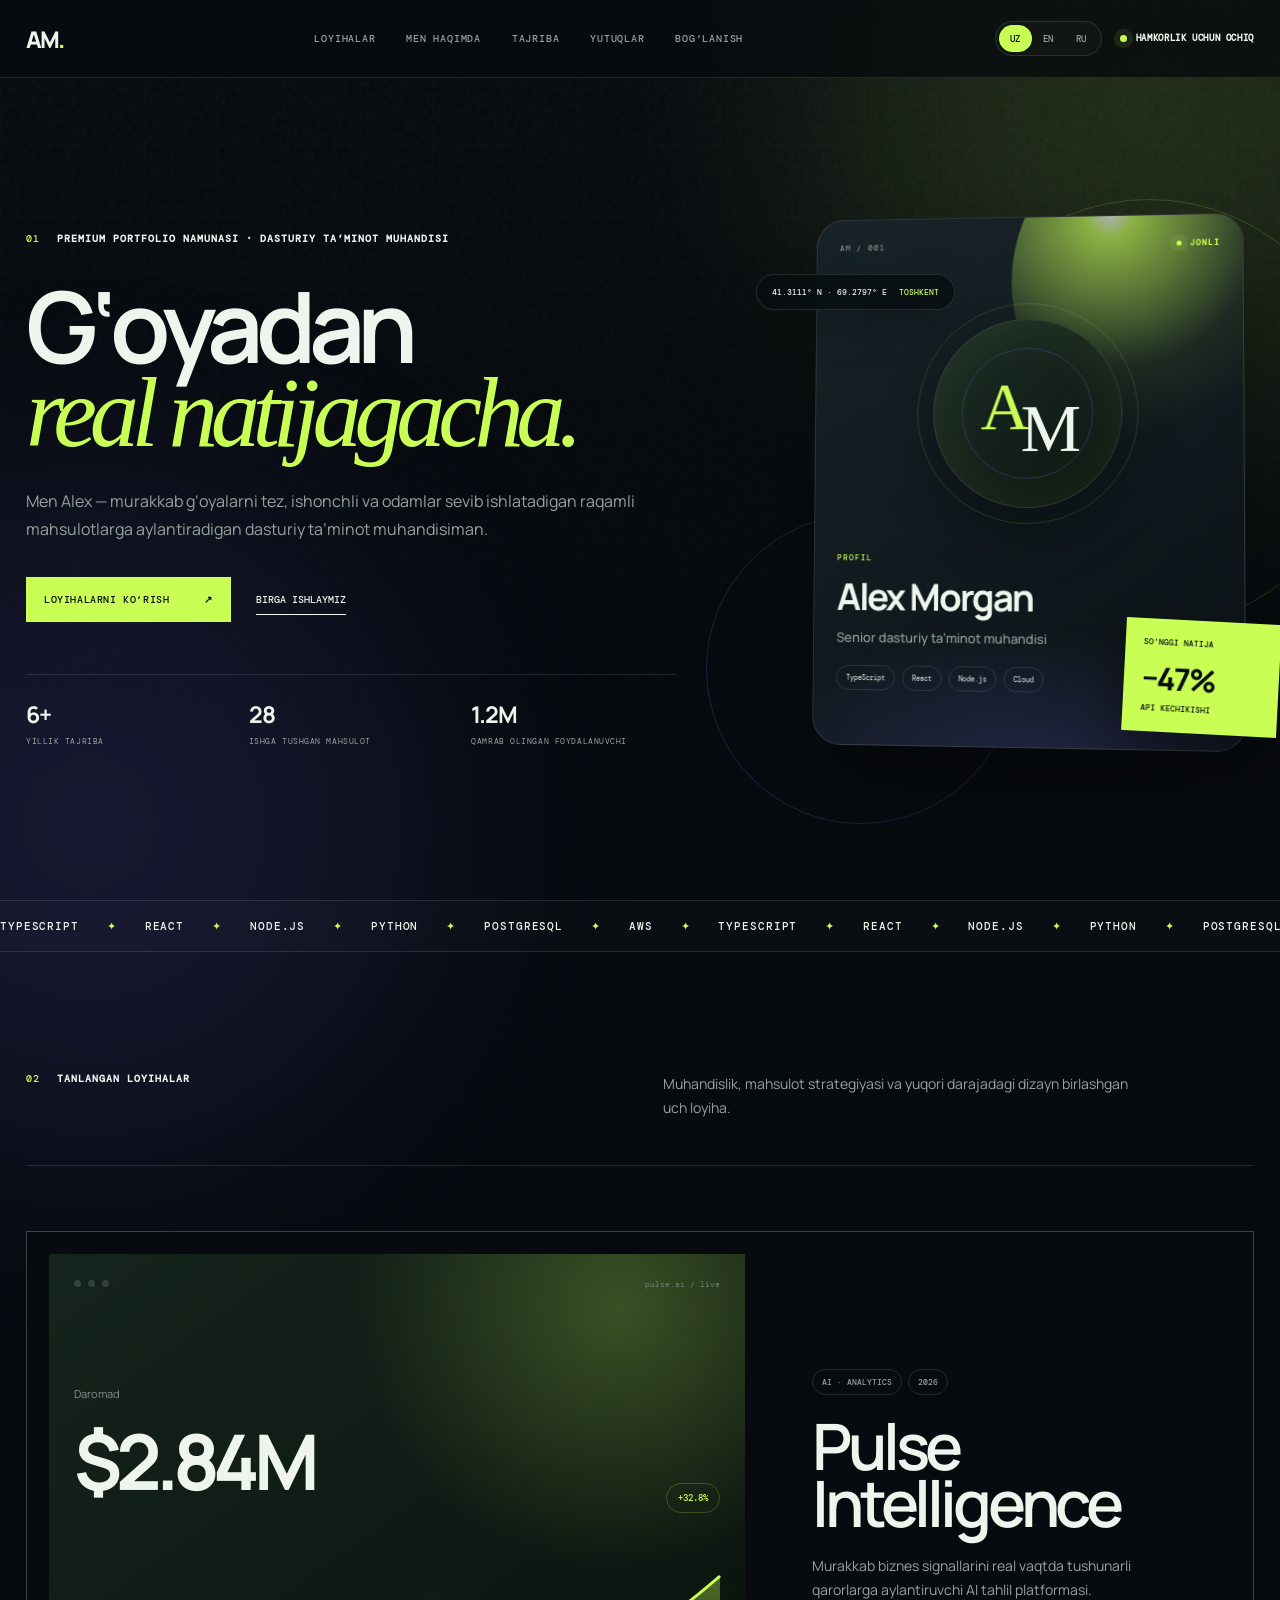
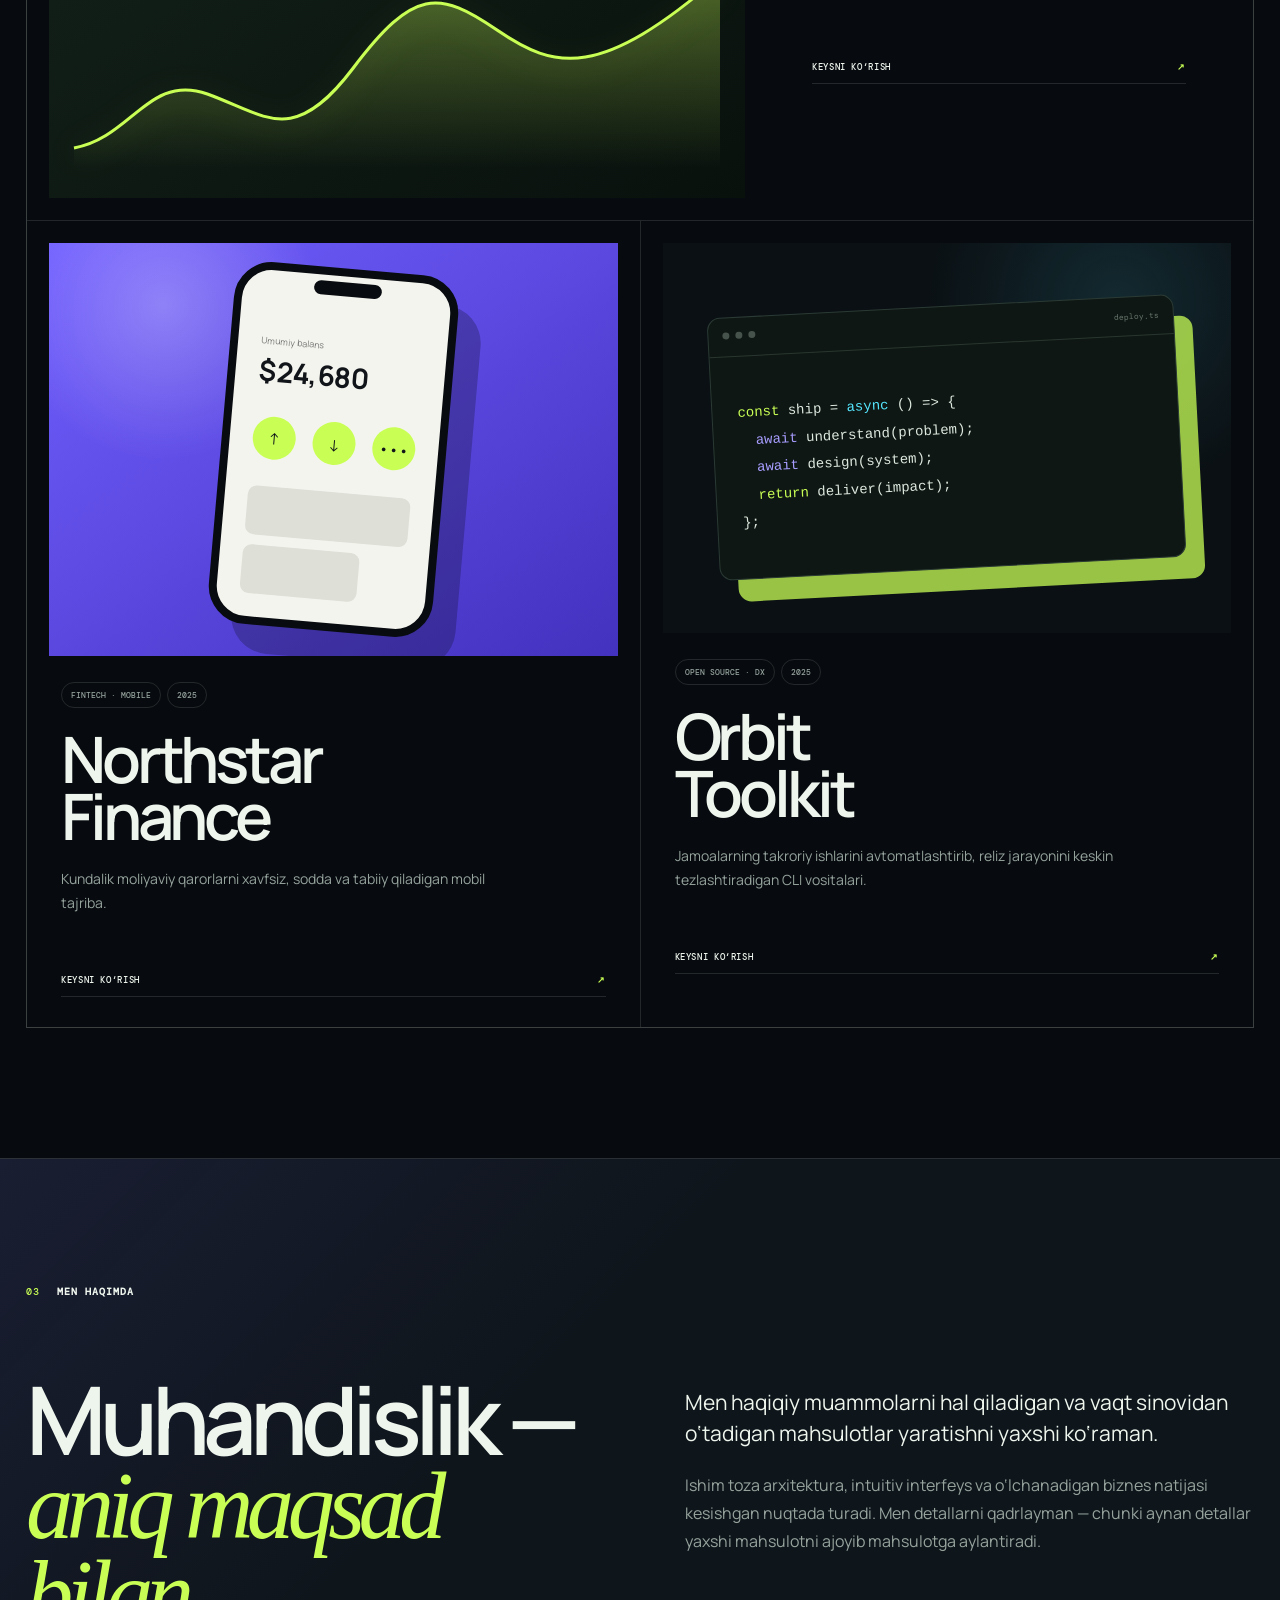
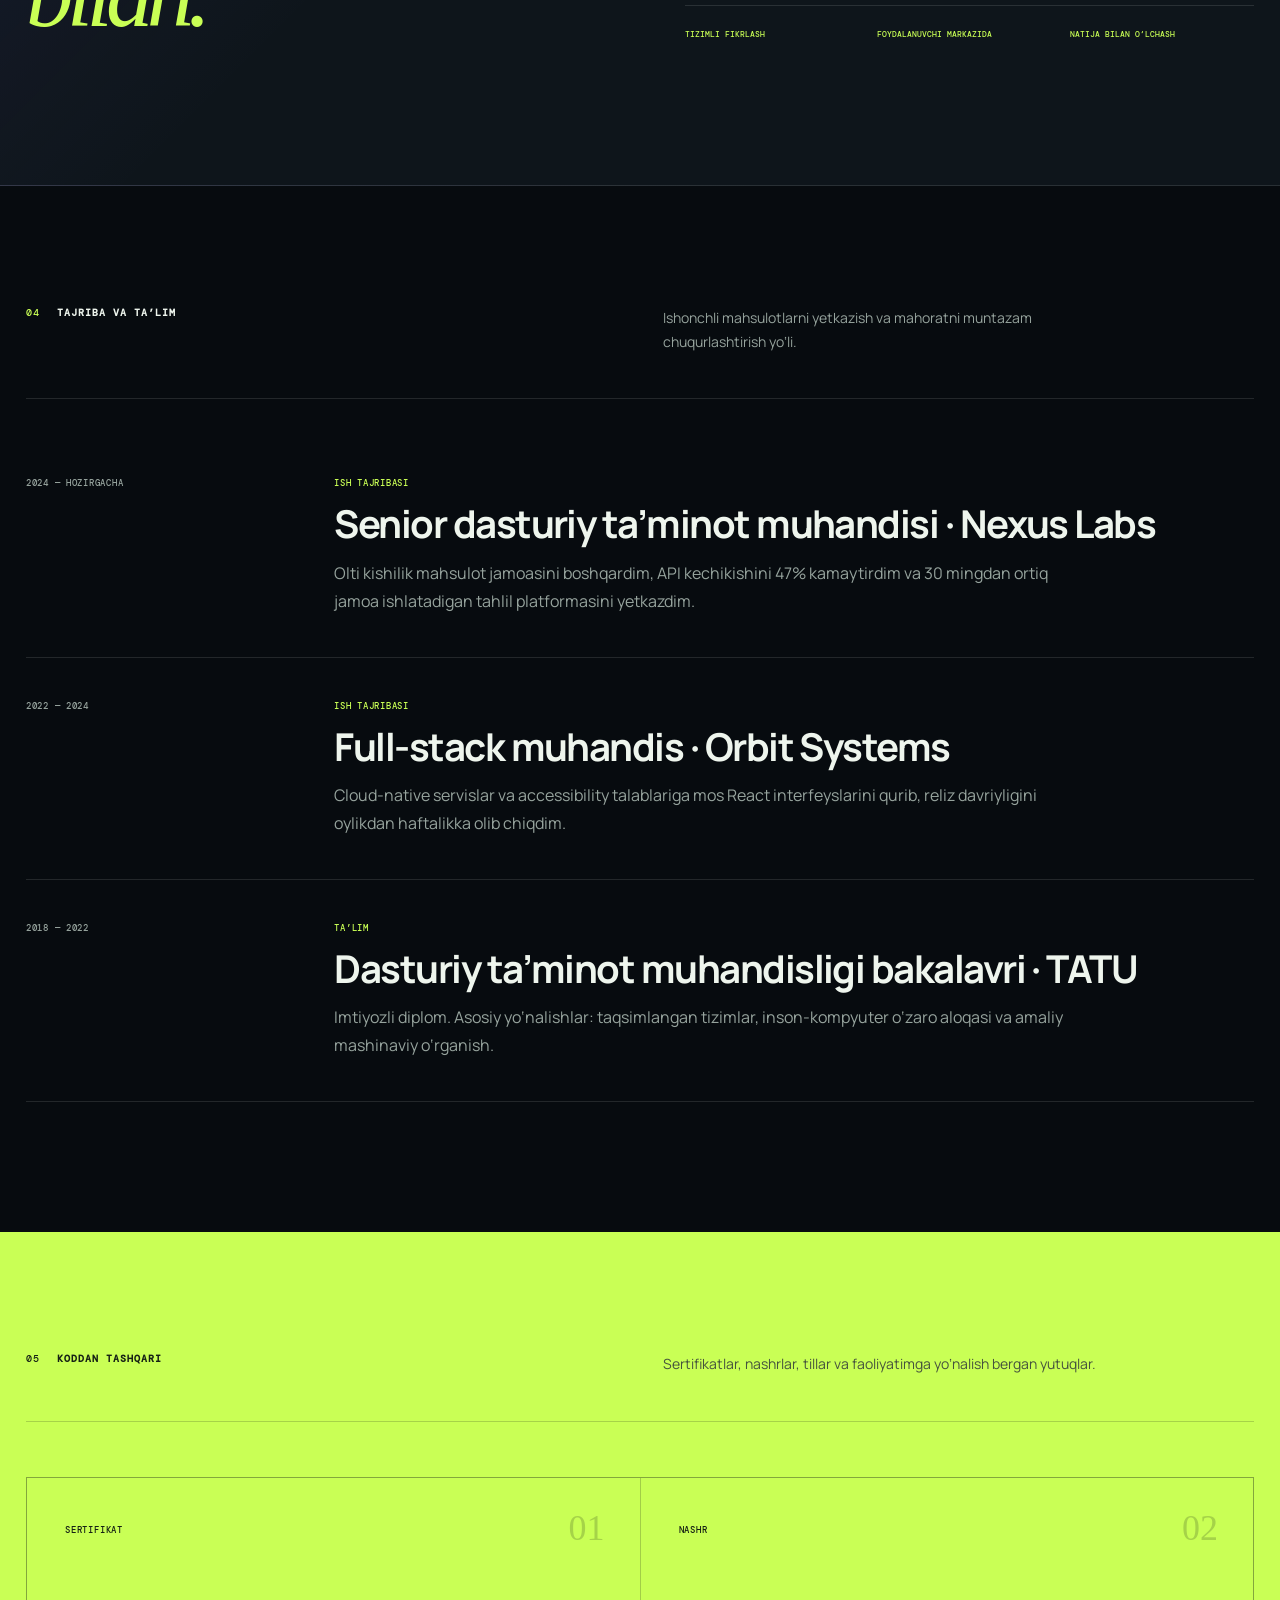
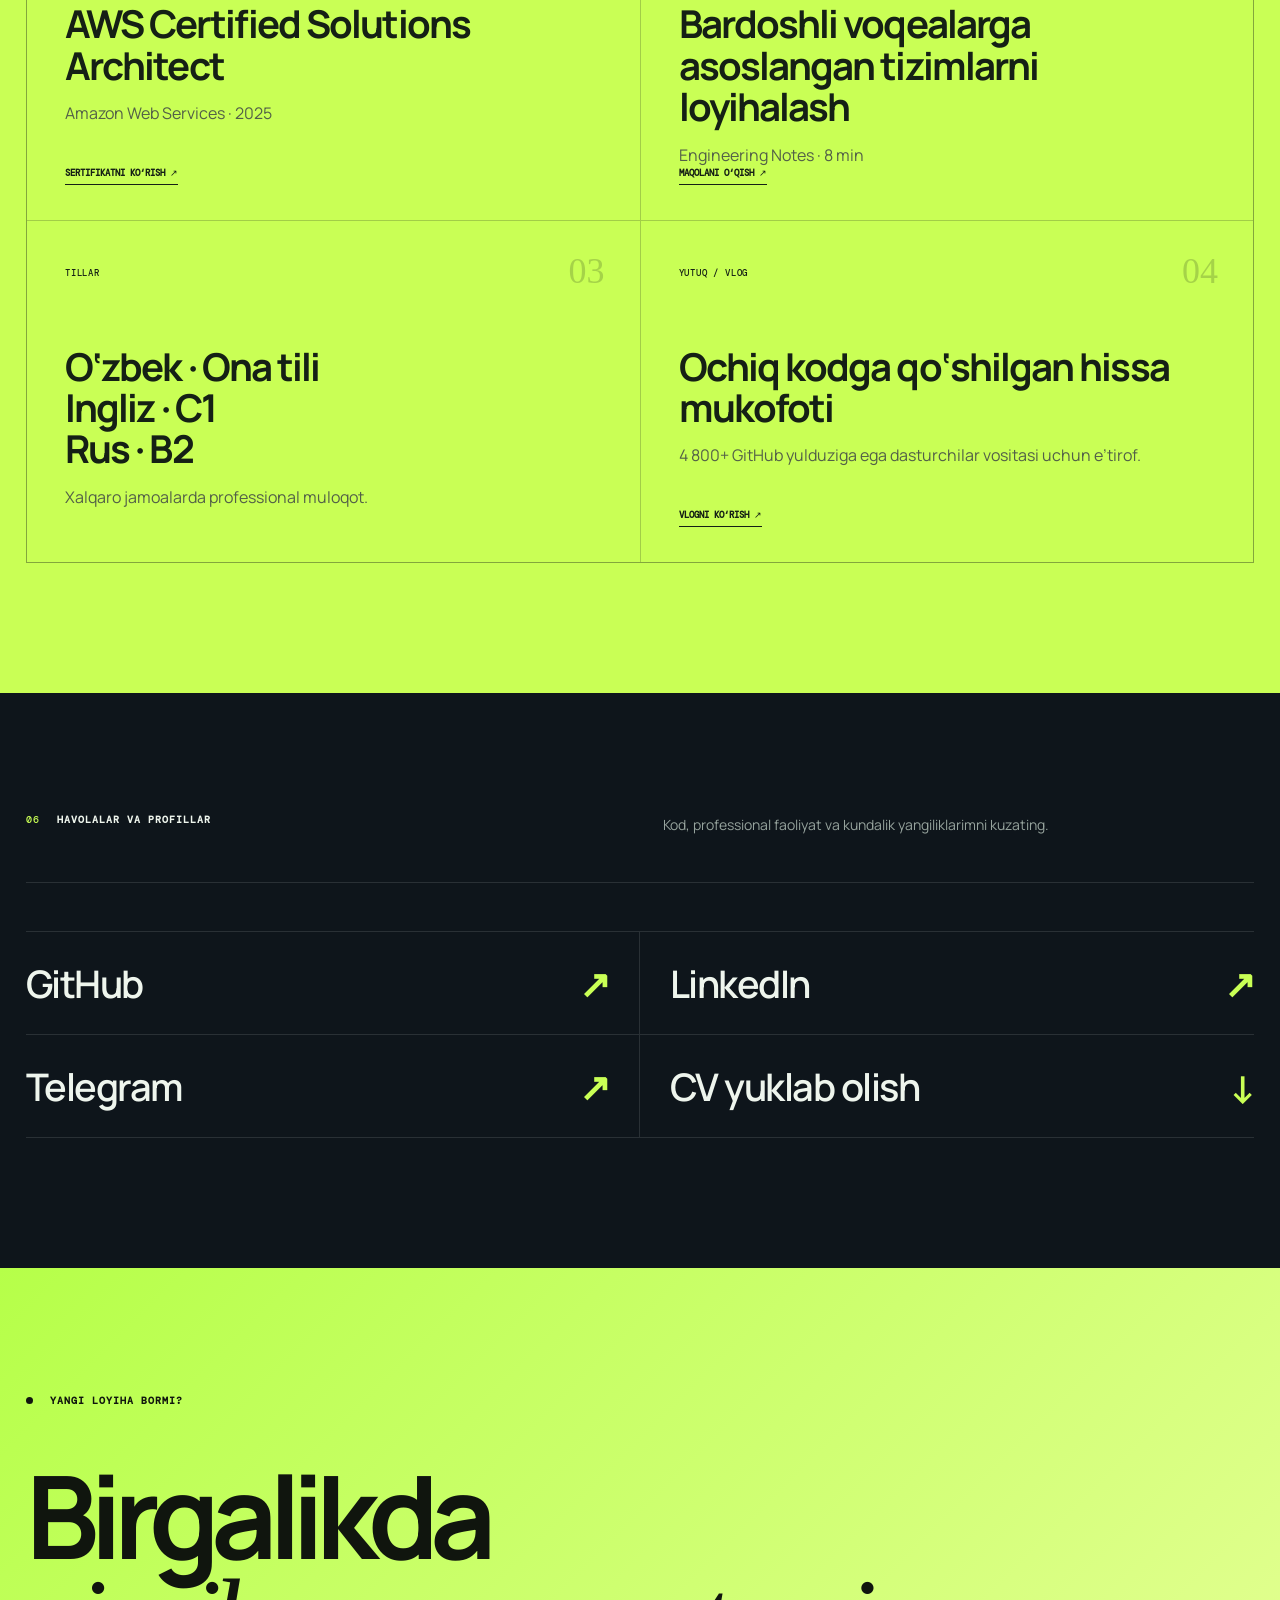
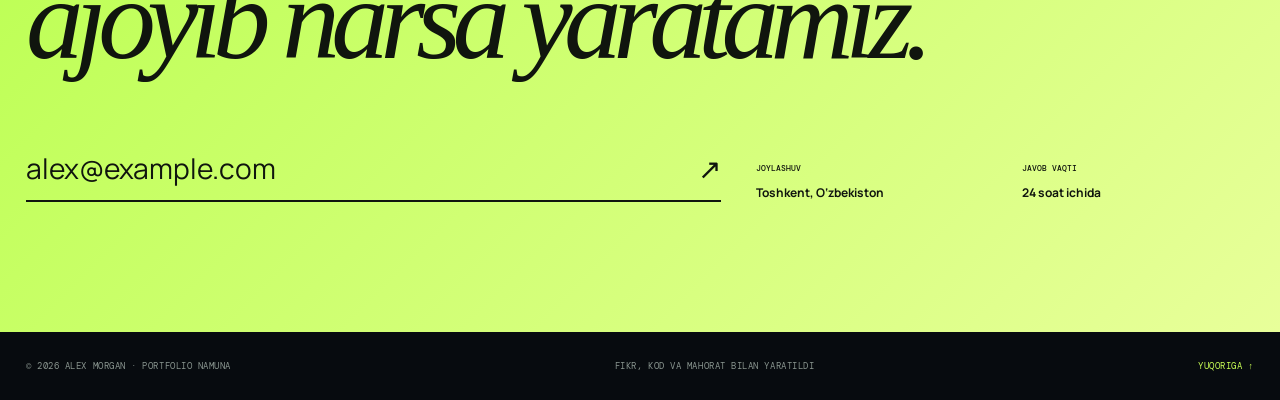
==== commit 7522703a: "Localize and redesign portfolio experience" ====
--- a/examples/developer-portfolio/index.html
+++ b/examples/developer-portfolio/index.html
@@ -1,11 +1,11 @@
 <!doctype html>
-<html lang="en">
+<html lang="uz">
   <head>
     <meta charset="UTF-8" />
     <meta name="viewport" content="width=device-width, initial-scale=1.0" />
-    <meta name="description" content="Fictional Software Engineer portfolio example for the HujjatAI portfolio builder." />
-    <meta name="theme-color" content="#0a0a0a" />
-    <title>Alex Morgan — Software Engineer Portfolio Example</title>
+    <meta name="description" content="Alex Morgan — professional software engineer portfolio example." />
+    <meta name="theme-color" content="#070b0f" />
+    <title>Alex Morgan — Portfolio</title>
     <link rel="preconnect" href="https://fonts.googleapis.com" />
     <link rel="preconnect" href="https://fonts.gstatic.com" crossorigin />
     <link href="https://fonts.googleapis.com/css2?family=DM+Mono:wght@400;500&family=Manrope:wght@400;500;600;700;800&display=swap" rel="stylesheet" />
@@ -13,179 +13,132 @@
     <script src="script.js" defer></script>
   </head>
   <body>
-    <div class="noise" aria-hidden="true"></div>
+    <div class="ambient ambient-one" aria-hidden="true"></div>
+    <div class="ambient ambient-two" aria-hidden="true"></div>
+    <div class="grid-noise" aria-hidden="true"></div>
+
     <header class="site-header">
-      <a class="logo" href="#top" aria-label="Go to homepage">AM<span>.</span></a>
+      <a class="logo" href="#top" aria-label="Homepage">AM<span>.</span></a>
       <nav aria-label="Main navigation">
-        <a href="#work">Projects</a>
-        <a href="#experience">Experience</a>
-        <a href="#credentials">Credentials</a>
-        <a href="#about">About</a>
-        <a href="#contact">Contact</a>
+        <a href="#work" data-i18n="navWork">Loyihalar</a>
+        <a href="#about" data-i18n="navAbout">Men haqimda</a>
+        <a href="#experience" data-i18n="navExperience">Tajriba</a>
+        <a href="#credentials" data-i18n="navCredentials">Yutuqlar</a>
+        <a href="#contact" data-i18n="navContact">Bog‘lanish</a>
       </nav>
-      <a class="availability" href="#contact"><span></span> Available for work</a>
+      <div class="header-actions">
+        <div class="language-switcher" aria-label="Language">
+          <button type="button" data-language="uz">UZ</button>
+          <button type="button" data-language="en">EN</button>
+          <button type="button" data-language="ru">RU</button>
+        </div>
+        <a class="availability" href="#contact"><span></span><b data-i18n="available">Hamkorlik uchun ochiq</b></a>
+      </div>
     </header>
 
     <main id="top">
       <section class="hero section-pad">
         <div class="hero-copy">
-          <div class="hero-kicker reveal"><span>01</span> Example portfolio · Software Engineer</div>
-          <h1 class="reveal">Thoughtful software.<br /><em>Real impact.</em></h1>
-          <p class="hero-intro reveal">I’m Alex, a product-minded software engineer who turns complex ideas into fast, reliable digital experiences.</p>
+          <div class="hero-kicker reveal"><span>01</span><b data-i18n="heroKicker">Premium portfolio namunasi · Software Engineer</b></div>
+          <h1 class="reveal"><span data-i18n="heroTitleOne">G‘oyadan</span><br /><em data-i18n="heroTitleTwo">real natijagacha.</em></h1>
+          <p class="hero-intro reveal" data-i18n="heroIntro">Men Alex — murakkab g‘oyalarni tez, ishonchli va odamlar sevib ishlatadigan raqamli mahsulotlarga aylantiradigan dasturiy ta’minot muhandisiman.</p>
           <div class="hero-actions reveal">
-            <a class="primary-action" href="#work">Explore my work <span>↗</span></a>
-            <a class="text-action" href="#contact">Let’s work together</a>
+            <a class="primary-action" href="#work"><span data-i18n="exploreWork">Loyihalarni ko‘rish</span><b>↗</b></a>
+            <a class="text-action" href="#contact" data-i18n="workTogether">Birga ishlaymiz</a>
           </div>
           <div class="hero-meta reveal">
-            <div><strong>4+</strong><span>Years of experience</span></div>
-            <div><strong>20+</strong><span>Products shipped</span></div>
-            <div><strong>30K</strong><span>Active users served</span></div>
+            <div><strong>6+</strong><span data-i18n="yearsExperience">Yillik tajriba</span></div>
+            <div><strong>28</strong><span data-i18n="productsShipped">Ishga tushgan mahsulot</span></div>
+            <div><strong>1.2M</strong><span data-i18n="usersReached">Qamrab olingan foydalanuvchi</span></div>
           </div>
         </div>
-        <div class="hero-showcase reveal" aria-label="A sample of Alex Morgan's work">
-          <div class="showcase-head"><span>alex.dev / overview</span><span class="showcase-status">Live</span></div>
-          <div class="showcase-screen">
-            <div class="showcase-label">Currently building</div>
-            <h2>Analytics that turn<br />signals into decisions.</h2>
-            <div class="showcase-chart" aria-hidden="true">
-              <svg viewBox="0 0 520 170" preserveAspectRatio="none"><path d="M0 145 C58 132, 77 72, 132 95 S222 148, 274 82 S357 30, 405 50 S470 83, 520 18" /></svg>
-              <span class="chart-dot"></span>
-            </div>
-            <div class="showcase-foot"><span>TypeScript · React · Node.js</span><strong>+47% faster</strong></div>
+
+        <div class="hero-stage reveal" aria-label="Alex Morgan profile visualization">
+          <div class="stage-orbit orbit-one"></div><div class="stage-orbit orbit-two"></div>
+          <div class="profile-card">
+            <div class="profile-top"><span>AM / 001</span><span class="live"><i></i><b data-i18n="live">Jonli</b></span></div>
+            <div class="avatar-mark"><span>A</span><span>M</span></div>
+            <p data-i18n="profileLabel">PROFIL</p>
+            <h2>Alex Morgan</h2>
+            <h3 data-i18n="jobTitle">Senior dasturiy ta’minot muhandisi</h3>
+            <div class="profile-stack"><span>TypeScript</span><span>React</span><span>Node.js</span><span>Cloud</span></div>
           </div>
-          <div class="floating-note"><span>Latest result</span><strong>99.99%</strong><small>Platform uptime</small></div>
+          <div class="impact-card"><span data-i18n="latestImpact">So‘nggi natija</span><strong>−47%</strong><small data-i18n="apiLatency">API kechikishi</small></div>
+          <div class="location-pill">41.3111° N · 69.2797° E <span data-i18n="tashkent">Toshkent</span></div>
         </div>
       </section>
 
-      <section class="marquee" aria-label="Technology stack">
-        <div class="marquee-track">
-          <span>TypeScript</span><i>✦</i><span>React</span><i>✦</i><span>Node.js</span><i>✦</i><span>PostgreSQL</span><i>✦</i><span>Cloud</span><i>✦</i>
-          <span aria-hidden="true">TypeScript</span><i aria-hidden="true">✦</i><span aria-hidden="true">React</span><i aria-hidden="true">✦</i><span aria-hidden="true">Node.js</span><i aria-hidden="true">✦</i><span aria-hidden="true">PostgreSQL</span><i aria-hidden="true">✦</i><span aria-hidden="true">Cloud</span><i aria-hidden="true">✦</i>
+      <section class="stack-strip" aria-label="Skills">
+        <div class="stack-track">
+          <span>TypeScript</span><i>✦</i><span>React</span><i>✦</i><span>Node.js</span><i>✦</i><span>Python</span><i>✦</i><span>PostgreSQL</span><i>✦</i><span>AWS</span><i>✦</i>
+          <span aria-hidden="true">TypeScript</span><i aria-hidden="true">✦</i><span aria-hidden="true">React</span><i aria-hidden="true">✦</i><span aria-hidden="true">Node.js</span><i aria-hidden="true">✦</i><span aria-hidden="true">Python</span><i aria-hidden="true">✦</i><span aria-hidden="true">PostgreSQL</span><i aria-hidden="true">✦</i><span aria-hidden="true">AWS</span><i aria-hidden="true">✦</i>
         </div>
       </section>
 
       <section class="work section-pad" id="work">
-        <div class="section-heading reveal">
-          <div><span>02</span> Selected work</div>
-          <p>A few projects where engineering, product thinking, and good design came together.</p>
-        </div>
-
-        <div class="project-list">
-          <article class="project reveal">
-            <div class="project-number">01</div>
-            <div class="project-main">
-              <div class="project-visual visual-one">
-                <div class="dashboard-card">
-                  <div class="dash-top"><span></span><span></span><span></span></div>
-                  <div class="dash-grid"><div></div><div></div><div></div></div>
-                  <div class="chart"><svg viewBox="0 0 300 100"><path d="M0 86 C45 78, 49 38, 95 53 S161 83, 190 38 S257 7, 300 18" /></svg></div>
-                </div>
-              </div>
-              <div class="project-copy">
-                <div><span class="tag">Full-stack</span><span class="tag">2025</span></div>
-                <h2>Analytics<br />Platform</h2>
-                <p>A real-time business intelligence dashboard that transforms complex data into clear, actionable insights.</p>
-                <a href="#contact">View case study <span>↗</span></a>
-              </div>
+        <div class="section-heading reveal"><div><span>02</span><b data-i18n="selectedWork">Tanlangan loyihalar</b></div><p data-i18n="workIntro">Muhandislik, mahsulot strategiyasi va yuqori darajadagi dizayn birlashgan uch loyiha.</p></div>
+        <div class="project-grid">
+          <article class="project project-large reveal">
+            <div class="project-visual analytics-visual">
+              <div class="browser-bar"><i></i><i></i><i></i><span>pulse.ai / live</span></div>
+              <div class="metric-row"><div><span data-i18n="revenue">Daromad</span><strong>$2.84M</strong></div><b>+32.8%</b></div>
+              <svg class="metric-chart" viewBox="0 0 620 210" preserveAspectRatio="none"><defs><linearGradient id="chartFill" x1="0" y1="0" x2="0" y2="1"><stop offset="0" stop-color="#c9ff55" stop-opacity=".35"/><stop offset="1" stop-color="#c9ff55" stop-opacity="0"/></linearGradient></defs><path class="area" d="M0 190 C55 180 72 115 128 136 S210 190 268 110 S350 32 406 72 S505 122 620 18 L620 210 L0 210Z"/><path class="line" d="M0 190 C55 180 72 115 128 136 S210 190 268 110 S350 32 406 72 S505 122 620 18"/></svg>
             </div>
+            <div class="project-copy"><div><span class="tag">AI · Analytics</span><span class="tag">2026</span></div><h2>Pulse<br />Intelligence</h2><p data-i18n="projectOneText">Murakkab biznes signallarini real vaqtda tushunarli qarorlarga aylantiruvchi AI tahlil platformasi.</p><a href="#contact"><span data-i18n="caseStudy">Keysni ko‘rish</span><b>↗</b></a></div>
           </article>
 
           <article class="project reveal">
-            <div class="project-number">02</div>
-            <div class="project-main reverse">
-              <div class="project-visual visual-two">
-                <div class="phone">
-                  <div class="phone-top"></div>
-                  <p>Good morning</p><strong>Your balance</strong><b>$24,680.00</b>
-                  <div class="phone-actions"><span>↑</span><span>↓</span><span>•••</span></div>
-                  <div class="mini-card"></div><div class="mini-card short"></div>
-                </div>
-              </div>
-              <div class="project-copy">
-                <div><span class="tag">Mobile</span><span class="tag">2024</span></div>
-                <h2>Finance<br />Experience</h2>
-                <p>A secure, accessible fintech experience designed to make everyday money decisions feel effortless.</p>
-                <a href="#contact">View case study <span>↗</span></a>
-              </div>
-            </div>
+            <div class="project-visual finance-visual"><div class="phone"><div class="phone-notch"></div><small data-i18n="balance">Umumiy balans</small><strong>$24,680</strong><div class="wallet-actions"><i>↑</i><i>↓</i><i>•••</i></div><div class="wallet-card"></div><div class="wallet-card short"></div></div></div>
+            <div class="project-copy"><div><span class="tag">Fintech · Mobile</span><span class="tag">2025</span></div><h2>Northstar<br />Finance</h2><p data-i18n="projectTwoText">Kundalik moliyaviy qarorlarni xavfsiz, sodda va tabiiy qiladigan mobil tajriba.</p><a href="#contact"><span data-i18n="caseStudy">Keysni ko‘rish</span><b>↗</b></a></div>
           </article>
 
           <article class="project reveal">
-            <div class="project-number">03</div>
-            <div class="project-main">
-              <div class="project-visual visual-three">
-                <div class="code-window">
-                  <div class="window-bar"><i></i><i></i><i></i></div>
-                  <pre><code><span>const</span> buildBetter = <span>async</span> () =&gt; {
-  <b>await</b> understand(problem);
-  <b>await</b> design(solution);
-  <b>return</b> ship(withCare);
-};</code></pre>
-                </div>
-              </div>
-              <div class="project-copy">
-                <div><span class="tag">Developer tools</span><span class="tag">2024</span></div>
-                <h2>Open-source<br />CLI Toolkit</h2>
-                <p>A developer-first command line toolkit that automates repetitive workflows and speeds up delivery.</p>
-                <a href="#contact">View case study <span>↗</span></a>
-              </div>
-            </div>
+            <div class="project-visual code-visual"><div class="code-window"><div class="code-head"><i></i><i></i><i></i><span>deploy.ts</span></div><pre><code><span>const</span> ship = <b>async</b> () =&gt; {
+  <em>await</em> understand(problem);
+  <em>await</em> design(system);
+  <span>return</span> deliver(impact);
+};</code></pre></div></div>
+            <div class="project-copy"><div><span class="tag">Open Source · DX</span><span class="tag">2025</span></div><h2>Orbit<br />Toolkit</h2><p data-i18n="projectThreeText">Jamoalarning takroriy ishlarini avtomatlashtirib, reliz jarayonini keskin tezlashtiradigan CLI vositalari.</p><a href="#contact"><span data-i18n="caseStudy">Keysni ko‘rish</span><b>↗</b></a></div>
           </article>
         </div>
       </section>
 
       <section class="about section-pad" id="about">
-        <div class="about-label reveal"><span>03</span> About</div>
-        <div class="about-grid">
-          <h2 class="reveal">Engineering with<br /><em>purpose.</em></h2>
-          <div class="about-copy reveal">
-            <p class="lead">I’m a software engineer focused on building products that solve real problems and stand the test of time.</p>
-            <p>My work sits at the intersection of clean architecture, intuitive interfaces, and measurable business impact. I care about the details — because that’s where good products become great.</p>
-            <div class="stats">
-              <div><strong>4+</strong><span>Years building</span></div>
-              <div><strong>20+</strong><span>Projects shipped</span></div>
-              <div><strong>99%</strong><span>Uptime obsessed</span></div>
-            </div>
-          </div>
-        </div>
+        <div class="about-label reveal"><span>03</span><b data-i18n="aboutLabel">Men haqimda</b></div>
+        <div class="about-grid"><h2 class="reveal"><span data-i18n="engineeringWith">Muhandislik —</span><br /><em data-i18n="withPurpose">aniq maqsad bilan.</em></h2><div class="about-copy reveal"><p class="lead" data-i18n="aboutLead">Men haqiqiy muammolarni hal qiladigan va vaqt sinovidan o‘tadigan mahsulotlar yaratishgani yaxshi ko‘raman.</p><p data-i18n="aboutBody">Ishim toza arxitektura, intuitiv interfeys va o‘lchanadigan biznes natijasi kesishgan nuqtada turadi. Men detallarni qadrlayman — chunki aynan detallar yaxshi mahsulotni ajoyib mahsulotga aylantiradi.</p><div class="principles"><span data-i18n="principleOne">Tizimli fikrlash</span><span data-i18n="principleTwo">Foydalanuvchi markazida</span><span data-i18n="principleThree">Natija bilan o‘lchash</span></div></div></div>
       </section>
 
       <section class="journey section-pad" id="experience">
-        <div class="section-heading reveal">
-          <div><span>04</span> Experience &amp; education</div>
-          <p>A track record of shipping reliable products and continuously deepening the craft.</p>
-        </div>
+        <div class="section-heading reveal"><div><span>04</span><b data-i18n="experienceEducation">Tajriba va ta’lim</b></div><p data-i18n="journeyIntro">Ishonchli mahsulotlarni yetkazish va mahoratni muntazam chuqurlashtirish yo‘li.</p></div>
         <div class="timeline">
-          <article class="timeline-item reveal"><time>2024 — Present</time><div><h3>Senior Software Engineer · Nexus Labs</h3><p>Led a six-person product squad, reduced API latency by 47%, and delivered an analytics platform used by 30K+ teams.</p></div></article>
-          <article class="timeline-item reveal"><time>2022 — 2024</time><div><h3>Full-stack Engineer · Orbit Systems</h3><p>Built cloud-native services and accessible React experiences while improving release frequency from monthly to weekly.</p></div></article>
-          <article class="timeline-item reveal"><time>2018 — 2022</time><div><h3>BSc, Software Engineering · Tashkent University of IT</h3><p>Graduated with honors. Focus: distributed systems, human-computer interaction, and applied machine learning.</p></div></article>
+          <article class="timeline-item reveal"><time data-i18n="presentDate">2024 — Hozirgacha</time><div><span data-i18n="experienceBadge">ISH TAJRIBASI</span><h3 data-i18n="experienceTitleOne">Senior dasturiy ta’minot muhandisi · Nexus Labs</h3><p data-i18n="experienceOne">Olti kishilik mahsulot jamoasini boshqardim, API kechikishini 47% kamaytirdim va 30 mingdan ortiq jamoa ishlatadigan tahlil platformasini yetkazdim.</p></div></article>
+          <article class="timeline-item reveal"><time>2022 — 2024</time><div><span data-i18n="experienceBadge">ISH TAJRIBASI</span><h3 data-i18n="experienceTitleTwo">Full-stack muhandis · Orbit Systems</h3><p data-i18n="experienceTwo">Cloud-native servislar va accessibility talablariga mos React interfeyslarini qurib, reliz davriyligini oylikdan haftalikka olib chiqdim.</p></div></article>
+          <article class="timeline-item reveal"><time>2018 — 2022</time><div><span data-i18n="educationBadge">TA’LIM</span><h3 data-i18n="educationTitle">Software Engineering bakalavri · TATU</h3><p data-i18n="educationText">Imtiyozli diplom. Asosiy yo‘nalishlar: taqsimlangan tizimlar, inson-kompyuter o‘zaro aloqasi va amaliy mashinaviy o‘rganish.</p></div></article>
         </div>
       </section>
 
       <section class="credentials section-pad" id="credentials">
-        <div class="section-heading reveal">
-          <div><span>05</span> Beyond the code</div>
-          <p>Credentials, knowledge sharing, languages, and the milestones that shape my work.</p>
-        </div>
+        <div class="section-heading reveal"><div><span>05</span><b data-i18n="beyondCode">Koddan tashqari</b></div><p data-i18n="credentialsIntro">Sertifikatlar, nashrlar, tillar va faoliyatimga yo‘nalish bergan yutuqlar.</p></div>
         <div class="credential-grid">
-          <article class="credential-card reveal"><span>Certificate</span><h3>AWS Certified Solutions Architect</h3><p>Amazon Web Services · 2025</p><a href="#contact">View credential ↗</a></article>
-          <article class="credential-card reveal"><span>Publication</span><h3>Designing resilient event-driven systems</h3><p>Engineering Notes · 8 min read</p><a href="#contact">Read article ↗</a></article>
-          <article class="credential-card reveal"><span>Languages</span><h3>Uzbek · Native<br>English · C1<br>Russian · B2</h3><p>Professional communication across global teams.</p></article>
-          <article class="credential-card reveal"><span>Achievement</span><h3>Open Source Impact Award</h3><p>Recognized for a developer toolkit with 4,800+ GitHub stars.</p><a href="#contact">Watch project vlog ↗</a></article>
+          <article class="credential-card reveal"><span data-i18n="certificate">SERTIFIKAT</span><strong>01</strong><h3>AWS Certified Solutions Architect</h3><p>Amazon Web Services · 2025</p><a href="#contact"><b data-i18n="viewCredential">Sertifikatni ko‘rish</b> ↗</a></article>
+          <article class="credential-card reveal"><span data-i18n="publication">NASHR</span><strong>02</strong><h3 data-i18n="publicationTitle">Bardoshli event-driven tizimlarni loyihalash</h3><p>Engineering Notes · 8 min</p><a href="#contact"><b data-i18n="readArticle">Maqolani o‘qish</b> ↗</a></article>
+          <article class="credential-card reveal"><span data-i18n="languages">TILLAR</span><strong>03</strong><h3 data-i18n-html="languageLevels">O‘zbek · Ona tili<br />Ingliz · C1<br />Rus · B2</h3><p data-i18n="languageText">Xalqaro jamoalarda professional muloqot.</p></article>
+          <article class="credential-card reveal"><span data-i18n="achievementVlog">YUTUQ / VLOG</span><strong>04</strong><h3 data-i18n="awardTitle">Open Source Impact Award</h3><p data-i18n="awardText">4 800+ GitHub yulduziga ega dasturchilar vositasi uchun e’tirof.</p><a href="#contact"><b data-i18n="watchVlog">Vlogni ko‘rish</b> ↗</a></article>
         </div>
       </section>
 
+      <section class="profiles section-pad" id="profiles">
+        <div class="section-heading reveal"><div><span>06</span><b data-i18n="linksProfiles">Havolalar va profillar</b></div><p data-i18n="linksIntro">Kod, professional faoliyat va kundalik yangiliklarimni kuzating.</p></div>
+        <div class="profile-links reveal"><a href="https://github.com/" target="_blank" rel="noreferrer"><span>GitHub</span><b>↗</b></a><a href="https://www.linkedin.com/" target="_blank" rel="noreferrer"><span>LinkedIn</span><b>↗</b></a><a href="https://t.me/" target="_blank" rel="noreferrer"><span>Telegram</span><b>↗</b></a><a href="#contact"><span data-i18n="downloadResume">CV yuklab olish</span><b>↓</b></a></div>
+      </section>
+
       <section class="contact section-pad" id="contact">
-        <div class="contact-kicker reveal"><span></span> Have a project in mind?</div>
-        <h2 class="reveal">Let’s build something<br /><em>remarkable.</em></h2>
-        <a class="email reveal" href="mailto:alex@example.com">alex@example.com <span>↗</span></a>
+        <div class="contact-kicker reveal"><span></span><b data-i18n="projectInMind">Yangi loyiha bormi?</b></div>
+        <h2 class="reveal"><span data-i18n="buildSomething">Birgalikda</span><br /><em data-i18n="remarkable">ajoyib narsa yaratamiz.</em></h2>
+        <div class="contact-grid reveal"><a class="email" href="mailto:alex@example.com">alex@example.com <span>↗</span></a><div><p data-i18n="location">Joylashuv</p><strong data-i18n="tashkentUzbekistan">Toshkent, O‘zbekiston</strong></div><div><p data-i18n="responseTime">Javob vaqti</p><strong data-i18n="withinDay">24 soat ichida</strong></div></div>
       </section>
     </main>
 
-    <footer>
-      <span>© <span id="year"></span> Alex Morgan · Fictional demo</span>
-      <div><a href="https://github.com/" target="_blank" rel="noreferrer">GitHub</a><a href="https://www.linkedin.com/" target="_blank" rel="noreferrer">LinkedIn</a><a href="https://t.me/" target="_blank" rel="noreferrer">Telegram</a></div>
-      <a href="#top">Back to top ↑</a>
-    </footer>
+    <footer><span>© <span id="year"></span> Alex Morgan · <b data-i18n="fictionalDemo">Portfolio namuna</b></span><span data-i18n="crafted">Fikr, kod va mahorat bilan yaratildi</span><a href="#top"><span data-i18n="backTop">Yuqoriga</span> ↑</a></footer>
   </body>
 </html>
--- a/examples/developer-portfolio/styles.css
+++ b/examples/developer-portfolio/styles.css
@@ -1,164 +1,111 @@
 :root {
-  --ink: #142019;
-  --paper: #f4f1e9;
-  --acid: #dfff68;
-  --violet: #5a55e7;
-  --line: rgba(20, 32, 25, 0.16);
-  --page-pad: max(28px, calc((100vw - 1440px) / 2));
+  --bg: #070b0f;
+  --surface: #0e151b;
+  --surface-2: #131d24;
+  --ink: #eef5ed;
+  --muted: #96a39d;
+  --acid: #c9ff55;
+  --violet: #7d6cff;
+  --cyan: #55e6ff;
+  --line: rgba(238, 245, 237, 0.12);
+  --pad: max(26px, calc((100vw - 1420px) / 2));
 }
 
 * { box-sizing: border-box; }
 html { scroll-behavior: smooth; }
-body {
-  margin: 0;
-  color: var(--ink);
-  background: var(--paper);
-  font-family: "Manrope", sans-serif;
-  overflow-x: hidden;
+body { margin: 0; overflow-x: hidden; color: var(--muted); background: var(--bg); font-family: "Manrope", sans-serif; }
+a { color: inherit; text-decoration: none; }
+button { color: inherit; font: inherit; }
+.section-pad { padding-left: var(--pad); padding-right: var(--pad); }
+.ambient { position: fixed; z-index: -3; width: 52vw; height: 52vw; border-radius: 50%; filter: blur(130px); opacity: .13; pointer-events: none; }
+.ambient-one { right: -16vw; top: -18vw; background: var(--acid); }
+.ambient-two { left: -19vw; bottom: -20vw; background: var(--violet); }
+.grid-noise { position: fixed; inset: 0; z-index: -2; opacity: .34; pointer-events: none; background-image: linear-gradient(rgba(255,255,255,.035) 1px, transparent 1px), linear-gradient(90deg,rgba(255,255,255,.035) 1px, transparent 1px); background-size: 72px 72px; mask-image: linear-gradient(to bottom, black, transparent 88%); }
+.grid-noise::after { content: ""; position: absolute; inset: 0; opacity: .22; background-image: url("data:image/svg+xml,%3Csvg viewBox='0 0 180 180' xmlns='http://www.w3.org/2000/svg'%3E%3Cfilter id='n'%3E%3CfeTurbulence type='fractalNoise' baseFrequency='.9' numOctaves='3' stitchTiles='stitch'/%3E%3C/filter%3E%3Crect width='100%25' height='100%25' filter='url(%23n)' opacity='.65'/%3E%3C/svg%3E"); }
+
+.site-header { position: sticky; top: 0; z-index: 30; height: 78px; padding: 0 var(--pad); display: flex; align-items: center; justify-content: space-between; gap: 30px; border-bottom: 1px solid var(--line); background: rgba(7,11,15,.78); backdrop-filter: blur(20px); }
+.logo { color: var(--ink); font-size: 23px; font-weight: 800; letter-spacing: -.09em; }
+.logo span { color: var(--acid); }
+nav { display: flex; gap: clamp(18px,2.4vw,34px); }
+nav a { font: 500 10px/1 "DM Mono", monospace; text-transform: uppercase; letter-spacing: .08em; transition: color .2s; }
+nav a:hover { color: var(--ink); }
+.header-actions, .availability { display: flex; align-items: center; gap: 18px; }
+.availability { gap: 9px; color: var(--ink); font: 500 9px/1 "DM Mono", monospace; text-transform: uppercase; letter-spacing: .07em; }
+.availability span, .live i, .contact-kicker span { width: 7px; height: 7px; border-radius: 50%; background: var(--acid); box-shadow: 0 0 0 6px rgba(201,255,85,.09); }
+.language-switcher { display: flex; padding: 3px; border: 1px solid var(--line); border-radius: 99px; background: rgba(255,255,255,.025); }
+.language-switcher button { width: 33px; height: 27px; padding: 0; border: 0; border-radius: 99px; background: transparent; cursor: pointer; font: 500 9px "DM Mono", monospace; }
+.language-switcher button.active { color: var(--bg); background: var(--acid); }
+
+.hero { min-height: calc(100vh - 78px); padding-top: 74px; padding-bottom: 74px; display: grid; grid-template-columns: minmax(0,1.03fr) minmax(430px,.72fr); gap: clamp(55px,7vw,110px); align-items: center; }
+.hero-copy { min-width: 0; }
+.hero-kicker, .about-label, .contact-kicker { display: flex; align-items: center; gap: 17px; color: var(--ink); font: 500 10px/1.5 "DM Mono", monospace; text-transform: uppercase; letter-spacing: .1em; }
+.hero-kicker span, .about-label span, .section-heading div span { color: var(--acid); }
+.hero h1 { margin: 39px 0 0; color: var(--ink); font-size: clamp(64px,7.7vw,119px); font-weight: 650; letter-spacing: -.075em; line-height: .84; }
+h1 em, .about h2 em, .contact h2 em { color: var(--acid); font-family: Georgia, serif; font-weight: 400; }
+.hero-intro { max-width: 650px; margin: 33px 0 0; font-size: 16px; line-height: 1.75; }
+.hero-actions { display: flex; align-items: center; gap: 25px; margin-top: 34px; }
+.primary-action { display: inline-flex; justify-content: space-between; align-items: center; min-width: 205px; padding: 15px 17px; color: var(--bg); border: 1px solid var(--acid); background: var(--acid); font: 500 10px "DM Mono", monospace; text-transform: uppercase; letter-spacing: .06em; transition: .2s; }
+.primary-action:hover { color: var(--acid); background: transparent; transform: translateY(-3px); }
+.text-action { padding: 8px 0; color: var(--ink); border-bottom: 1px solid var(--ink); font: 500 10px "DM Mono", monospace; text-transform: uppercase; }
+.hero-meta { max-width: 650px; margin-top: 52px; padding-top: 23px; display: grid; grid-template-columns: repeat(3,1fr); gap: 18px; border-top: 1px solid var(--line); }
+.hero-meta strong, .hero-meta span { display: block; }
+.hero-meta strong { color: var(--ink); font-size: 23px; letter-spacing: -.05em; }
+.hero-meta span { margin-top: 5px; font: 400 8px/1.5 "DM Mono", monospace; text-transform: uppercase; letter-spacing: .07em; }
+.hero-stage { position: relative; min-height: 590px; perspective: 1000px; }
+.stage-orbit { position: absolute; border: 1px solid rgba(201,255,85,.18); border-radius: 50%; }
+.orbit-one { width: 430px; height: 430px; right: -110px; top: 5px; }
+.orbit-two { width: 310px; height: 310px; left: -80px; bottom: -40px; border-color: rgba(125,108,255,.22); }
+.profile-card { position: absolute; inset: 20px 12px 38px 25px; padding: 23px; color: var(--ink); border: 1px solid rgba(255,255,255,.13); border-radius: 28px; background: linear-gradient(145deg,rgba(23,35,41,.96),rgba(10,17,21,.95)); box-shadow: 0 45px 100px rgba(0,0,0,.4); overflow: hidden; transform: rotateY(-4deg) rotateX(2deg); }
+.profile-card::before { content: ""; position: absolute; width: 330px; height: 330px; right: -100px; top: -100px; border-radius: 50%; background: radial-gradient(circle at 30% 30%,#fff,var(--acid) 7%,rgba(201,255,85,.1) 47%,transparent 68%); opacity: .65; }
+.profile-card::after { content: ""; position: absolute; left: -25%; bottom: -42%; width: 150%; height: 67%; background: radial-gradient(ellipse,rgba(125,108,255,.22),transparent 65%); }
+.profile-top { position: relative; z-index: 2; display: flex; justify-content: space-between; color: #7f8c85; font: 500 8px "DM Mono", monospace; text-transform: uppercase; letter-spacing: .1em; }
+.live { display: flex; align-items: center; gap: 8px; color: var(--acid); }
+.live i { display: block; width: 5px; height: 5px; }
+.avatar-mark { position: relative; z-index: 1; width: 190px; height: 190px; margin: 70px auto 45px; display: grid; place-items: center; border: 1px solid rgba(255,255,255,.12); border-radius: 50%; background: linear-gradient(145deg,#1d2d26,#0b1410); box-shadow: inset 0 0 55px rgba(201,255,85,.08),0 25px 55px rgba(0,0,0,.32); }
+.avatar-mark::before, .avatar-mark::after { content: ""; position: absolute; border: 1px solid rgba(201,255,85,.14); border-radius: 50%; }
+.avatar-mark::before { inset: -17px; }.avatar-mark::after { inset: 28px; border-color: rgba(125,108,255,.25); }
+.avatar-mark span { position: absolute; color: var(--acid); font: 500 68px/1 Georgia,serif; }
+.avatar-mark span:first-child { transform: translate(-22px,-7px); }.avatar-mark span:last-child { color: var(--ink); transform: translate(24px,15px); }
+.profile-card>p,.profile-card>h2,.profile-card>h3,.profile-stack { position: relative; z-index: 2; }
+.profile-card>p { margin: 0 0 9px; color: var(--acid); font: 500 8px "DM Mono", monospace; letter-spacing: .13em; }
+.profile-card>h2 { margin: 0; font-size: 37px; letter-spacing: -.055em; }.profile-card>h3 { margin: 7px 0 19px; color: var(--muted); font-size: 13px; font-weight: 500; }
+.profile-stack { display: flex; flex-wrap: wrap; gap: 7px; }.profile-stack span { padding: 7px 9px; border: 1px solid var(--line); border-radius: 99px; font: 400 7px "DM Mono", monospace; }
+.impact-card { position: absolute; z-index: 4; right: -25px; bottom: 50px; width: 155px; padding: 18px; color: var(--bg); background: var(--acid); box-shadow: 0 24px 55px rgba(0,0,0,.35); transform: rotate(3deg); }
+.impact-card span,.impact-card small { display: block; font: 500 8px/1.35 "DM Mono",monospace; text-transform: uppercase; }.impact-card strong { display: block; margin: 9px 0 4px; font-size: 31px; letter-spacing: -.06em; }
+.location-pill { position: absolute; z-index: 5; left: -30px; top: 80px; padding: 12px 15px; color: var(--ink); border: 1px solid var(--line); border-radius: 99px; background: rgba(8,14,17,.82); backdrop-filter: blur(12px); box-shadow: 0 15px 40px rgba(0,0,0,.25); font: 500 8px "DM Mono",monospace; text-transform: uppercase; }.location-pill span { margin-left: 7px; color: var(--acid); }
+
+.stack-strip { padding: 18px 0; overflow: hidden; border-top: 1px solid var(--line); border-bottom: 1px solid var(--line); background: rgba(255,255,255,.015); }
+.stack-track { width: max-content; display: flex; align-items: center; gap: 28px; color: var(--ink); font: 500 11px "DM Mono",monospace; text-transform: uppercase; letter-spacing: .08em; animation: marquee 28s linear infinite; }.stack-track i { color: var(--acid); font-style: normal; }
+@keyframes marquee { to { transform: translateX(-50%); } }
+.work,.journey,.credentials,.profiles { padding-top: 120px; padding-bottom: 130px; }
+.section-heading { display: grid; grid-template-columns: 1fr 1fr; gap: 45px; padding-bottom: 45px; border-bottom: 1px solid var(--line); }
+.section-heading div { display: flex; gap: 17px; color: var(--ink); font: 500 10px "DM Mono",monospace; text-transform: uppercase; letter-spacing: .1em; }.section-heading p { max-width: 470px; margin: 0; font-size: 14px; line-height: 1.7; }
+.project-grid { display: grid; grid-template-columns: 1fr 1fr; gap: 1px; margin-top: 65px; background: var(--line); border: 1px solid var(--line); }
+.project { padding: 22px; background: var(--bg); }.project-large { grid-column: 1/-1; display: grid; grid-template-columns: 1.2fr .8fr; gap: 22px; }
+.project-visual { min-height: 390px; padding: 25px; display: grid; place-items: center; overflow: hidden; }
+.analytics-visual { display: block; min-height: 500px; color: var(--ink); background: radial-gradient(circle at 82% 10%,rgba(201,255,85,.23),transparent 35%),linear-gradient(145deg,#15241c,#09110d); }
+.browser-bar { display: flex; align-items: center; gap: 7px; padding-bottom: 22px; color: #708078; font: 400 8px "DM Mono",monospace; }.browser-bar i { width: 7px; height: 7px; border-radius: 50%; background: #334139; }.browser-bar span { margin-left: auto; }.metric-row { display: flex; justify-content: space-between; align-items: end; margin-top: 75px; }.metric-row span,.metric-row strong { display: block; }.metric-row span { color: #819087; font-size: 11px; }.metric-row strong { margin-top: 7px; font-size: clamp(43px,6vw,81px); letter-spacing: -.08em; }.metric-row>b { padding: 8px 11px; color: var(--acid); border: 1px solid rgba(201,255,85,.22); border-radius: 99px; font: 500 9px "DM Mono",monospace; }
+.metric-chart { width: 100%; height: 210px; margin-top: 45px; overflow: visible; }.metric-chart .line { fill:none;stroke:var(--acid);stroke-width:3;filter:drop-shadow(0 7px 15px rgba(201,255,85,.25))}.metric-chart .area{fill:url(#chartFill)}
+.finance-visual { background: radial-gradient(circle at 20% 15%,rgba(255,255,255,.25),transparent 27%),linear-gradient(145deg,#715fff,#4331bf); }.phone { width: 225px; min-height: 355px; padding: 23px; color: #11151a; border: 8px solid #080c10; border-radius: 38px; background: #f4f4ee; box-shadow: 25px 28px 0 rgba(5,8,12,.24); transform: rotate(5deg); }.phone-notch { width: 68px; height: 14px; margin: -17px auto 44px; border-radius: 20px; background:#080c10}.phone small,.phone strong { display:block}.phone small{color:#777;font-size:9px}.phone strong{margin-top:4px;font-size:28px}.wallet-actions{display:flex;justify-content:space-between;margin:27px 0}.wallet-actions i{width:43px;height:43px;display:grid;place-items:center;border-radius:50%;background:#c9ff55;font-style:normal}.wallet-card{height:49px;margin-top:10px;border-radius:9px;background:#dedfd7}.wallet-card.short{width:72%}
+.code-visual { background: radial-gradient(circle at 80% 15%,rgba(85,230,255,.12),transparent 34%),#0a1014; }.code-window { width: 90%; color: #dde8df; border: 1px solid #2b3a34; border-radius: 13px; background: #0e1713; box-shadow: 18px 22px 0 rgba(201,255,85,.75); transform: rotate(-3deg); }.code-head { padding: 14px; display:flex;gap:6px;border-bottom:1px solid #29362f;color:#68776f;font:400 8px "DM Mono",monospace}.code-head i{width:7px;height:7px;border-radius:50%;background:#46524c}.code-head span{margin-left:auto}.code-window pre{margin:0;padding:42px 25px;overflow:hidden;font:400 clamp(9px,1.2vw,14px)/1.9 "DM Mono",monospace}.code-window code span{color:var(--acid)}.code-window code b{color:var(--cyan);font-weight:400}.code-window code em{color:#a89dff;font-style:normal}
+.project-copy { padding: 25px 12px 8px; }.project-large .project-copy { align-self: center; padding: 45px; }.tag { display:inline-block;margin:0 6px 22px 0;padding:7px 9px;border:1px solid var(--line);border-radius:99px;font:500 8px "DM Mono",monospace;text-transform:uppercase}.project-copy h2{margin:0 0 22px;color:var(--ink);font-size:clamp(42px,5vw,72px);font-weight:600;letter-spacing:-.065em;line-height:.9}.project-copy p{max-width:460px;min-height:75px;margin:0 0 32px;font-size:14px;line-height:1.75}.project-copy a{display:flex;justify-content:space-between;padding-bottom:10px;color:var(--ink);border-bottom:1px solid var(--line);font:500 9px "DM Mono",monospace;text-transform:uppercase;letter-spacing:.07em}.project-copy a b{color:var(--acid);transition:transform .2s}.project-copy a:hover b{transform:translate(4px,-4px)}
+
+.about { padding-top: 125px; padding-bottom: 145px; color: var(--ink); border-top: 1px solid var(--line); border-bottom: 1px solid var(--line); background: linear-gradient(135deg,rgba(125,108,255,.1),transparent 40%),var(--surface); }
+.about-grid { display:grid;grid-template-columns:1fr 1fr;gap:7vw;margin-top:78px}.about h2{margin:0;font-size:clamp(58px,7.4vw,108px);font-weight:600;letter-spacing:-.07em;line-height:.88}.about-copy{padding-top:10px}.about-copy p{color:var(--muted);line-height:1.75}.about-copy .lead{margin-top:0;color:var(--ink);font-size:21px;line-height:1.5}.principles{display:grid;grid-template-columns:repeat(3,1fr);gap:8px;margin-top:50px;padding-top:22px;border-top:1px solid var(--line)}.principles span{font:500 8px/1.5 "DM Mono",monospace;text-transform:uppercase;color:var(--acid)}
+.timeline { margin-top: 36px; }.timeline-item{display:grid;grid-template-columns:.42fr 1.58fr;gap:5vw;padding:42px 0;border-bottom:1px solid var(--line)}.timeline-item time,.timeline-item div>span{font:500 9px "DM Mono",monospace;text-transform:uppercase;letter-spacing:.08em}.timeline-item div>span{display:block;margin-bottom:12px;color:var(--acid)}.timeline-item h3{margin:0 0 12px;color:var(--ink);font-size:clamp(23px,3vw,39px);line-height:1.18;letter-spacing:-.04em}.timeline-item p{max-width:760px;margin:0;line-height:1.75}
+.credentials { background: #c9ff55; color: #152015; }.credentials .section-heading{border-color:rgba(7,11,15,.18)}.credentials .section-heading div,.credentials .section-heading div span{color:#152015}.credentials .section-heading p{color:#46533e}.credential-grid{display:grid;grid-template-columns:repeat(2,1fr);gap:1px;margin-top:55px;border:1px solid rgba(7,11,15,.2);background:rgba(7,11,15,.2)}.credential-card{position:relative;min-height:330px;padding:38px;background:#c9ff55}.credential-card>span{font:500 9px "DM Mono",monospace;text-transform:uppercase;letter-spacing:.09em}.credential-card>strong{position:absolute;right:35px;top:29px;color:rgba(7,11,15,.18);font:500 36px Georgia,serif}.credential-card h3{max-width:520px;margin:65px 0 15px;font-size:clamp(25px,3vw,41px);line-height:1.08;letter-spacing:-.05em}.credential-card p{max-width:520px;color:#536048}.credential-card a{position:absolute;left:38px;bottom:35px;padding-bottom:5px;border-bottom:1px solid #152015;font:500 9px "DM Mono",monospace;text-transform:uppercase}
+.profiles{background:var(--surface)}.profile-links{margin-top:48px;display:grid;grid-template-columns:repeat(2,1fr);border-top:1px solid var(--line)}.profile-links a{display:flex;justify-content:space-between;padding:25px 0;color:var(--ink);border-bottom:1px solid var(--line);font-size:clamp(20px,3vw,38px);font-weight:600;letter-spacing:-.04em}.profile-links a:nth-child(odd){padding-right:30px;border-right:1px solid var(--line)}.profile-links a:nth-child(even){padding-left:30px}.profile-links a b{color:var(--acid);transition:transform .2s}.profile-links a:hover b{transform:translate(5px,-5px)}
+.contact{padding-top:125px;padding-bottom:130px;color:#10150e;background:linear-gradient(135deg,#b6ff49,#e8ff9a)}.contact-kicker{color:#10150e}.contact-kicker span{background:#10150e;box-shadow:none}.contact h2{margin:58px 0 80px;font-size:clamp(63px,9vw,138px);line-height:.86;letter-spacing:-.075em}.contact h2 em{color:#10150e}.contact-grid{display:grid;grid-template-columns:1.8fr .6fr .6fr;gap:35px;align-items:end}.email{display:flex;justify-content:space-between;padding-bottom:13px;border-bottom:2px solid #10150e;font-size:clamp(17px,2.2vw,29px)}.contact-grid div p{margin:0 0 7px;font:500 8px "DM Mono",monospace;text-transform:uppercase}.contact-grid div strong{font-size:12px}
+footer{padding:28px var(--pad);display:flex;justify-content:space-between;gap:30px;color:#89958f;background:#070b0f;font:400 9px "DM Mono",monospace;text-transform:uppercase;letter-spacing:.06em}footer b{font-weight:400}footer a{color:var(--acid)}
+.reveal{opacity:0;transform:translateY(22px);transition:opacity .75s ease,transform .75s ease}.reveal.visible{opacity:1;transform:none}
+
+@media (max-width: 1050px) {
+  .site-header nav { display:none }.hero{grid-template-columns:1fr .75fr;gap:45px}.hero h1{font-size:clamp(62px,8.5vw,90px)}.project-large{grid-template-columns:1fr}.project-large .project-copy{padding:25px 12px 8px}.contact-grid{grid-template-columns:1fr 1fr}.contact-grid .email{grid-column:1/-1}
 }
-a { color: inherit; text-decoration: none; }
-.noise {
-  position: fixed; inset: 0; z-index: 20; pointer-events: none; opacity: .035;
-  background-image: url("data:image/svg+xml,%3Csvg viewBox='0 0 180 180' xmlns='http://www.w3.org/2000/svg'%3E%3Cfilter id='n'%3E%3CfeTurbulence type='fractalNoise' baseFrequency='.9' numOctaves='3' stitchTiles='stitch'/%3E%3C/filter%3E%3Crect width='100%25' height='100%25' filter='url(%23n)' opacity='.8'/%3E%3C/svg%3E");
+@media (max-width: 760px) {
+  .site-header{height:70px}.availability b{display:none}.availability{gap:0}.hero{min-height:auto;padding-top:60px;padding-bottom:75px;grid-template-columns:minmax(0,1fr);gap:60px}.hero-kicker{font-size:8px}.hero h1{font-size:clamp(46px,12vw,68px)}.hero-stage{min-height:520px;margin-right:10px}.profile-card{inset:10px 0 35px}.impact-card{right:-12px}.location-pill{left:-8px}.section-heading,.about-grid{grid-template-columns:1fr}.project-grid{grid-template-columns:1fr}.project-large{grid-column:auto}.work,.journey,.credentials,.profiles{padding-top:82px;padding-bottom:90px}.about{padding-top:90px;padding-bottom:100px}.about-grid{margin-top:50px}.about h2{font-size:62px}.timeline-item{grid-template-columns:1fr;gap:16px}.credential-grid,.profile-links{grid-template-columns:1fr}.credential-card{min-height:300px;padding:30px 24px}.credential-card a{left:24px}.profile-links a:nth-child(n){padding-left:0;padding-right:0;border-right:0}.contact{padding-top:90px;padding-bottom:95px}.contact h2{margin:50px 0 65px;font-size:clamp(58px,16vw,83px)}.contact-grid{grid-template-columns:1fr}.contact-grid .email{grid-column:auto}footer{flex-wrap:wrap;line-height:1.6}
 }
-.site-header {
-  height: 74px; padding: 0 var(--page-pad); display: flex; align-items: center; justify-content: space-between;
-  border-bottom: 1px solid var(--line); font: 500 12px/1 "DM Mono", monospace; text-transform: uppercase; letter-spacing: .08em;
+@media (max-width: 480px) {
+  :root{--pad:18px}.site-header{gap:12px}.header-actions{gap:11px}.language-switcher button{width:30px}.hero-meta{gap:10px}.hero-meta strong{font-size:20px}.hero-stage{min-height:450px}.profile-card{padding:19px}.avatar-mark{width:150px;height:150px;margin:62px auto 35px}.profile-card>h2{font-size:31px}.impact-card{width:135px}.location-pill{top:55px}.project{padding:11px}.project-visual{min-height:330px;padding:18px}.analytics-visual{min-height:390px}.metric-row{margin-top:55px}.metric-row strong{font-size:46px}.metric-chart{height:160px}.code-window{width:94%}.project-copy{padding:24px 10px}.principles{grid-template-columns:1fr}.contact-grid div{padding-top:8px}footer{flex-direction:column}
 }
-.logo { font: 800 24px/1 "Manrope"; letter-spacing: -.08em; }
-.logo span { color: var(--violet); }
-nav { display: flex; gap: 34px; }
-nav a, footer a { transition: opacity .2s; }
-nav a:hover, footer a:hover { opacity: .5; }
-.availability { display: flex; align-items: center; gap: 9px; }
-.availability span, .contact-kicker span { width: 8px; height: 8px; border-radius: 50%; background: #4fc54b; box-shadow: 0 0 0 5px rgba(79,197,75,.12); }
-.section-pad { padding-left: var(--page-pad); padding-right: var(--page-pad); }
-.hero {
-  position: relative; min-height: min(820px, calc(100vh - 74px)); padding-top: 72px; padding-bottom: 72px;
-  display: grid; grid-template-columns: minmax(0, 1fr) minmax(420px, .78fr); gap: clamp(50px, 6vw, 100px); align-items: center; overflow: hidden;
-}
-.hero-copy { position: relative; z-index: 2; min-width: 0; }
-.hero-kicker, .about-label, .contact-kicker { display: flex; gap: 18px; align-items: center; font: 500 11px/1 "DM Mono"; text-transform: uppercase; letter-spacing: .11em; }
-.hero-kicker span, .about-label span, .section-heading span { color: #77746c; }
-.hero h1 { margin: 42px 0 0; max-width: 820px; font-size: clamp(62px, 6vw, 94px); font-weight: 550; letter-spacing: -.07em; line-height: .92; }
-h1 em, .about h2 em, .contact h2 em { font-family: Georgia, serif; font-weight: 400; }
-.hero-intro { max-width: 590px; margin: 34px 0 0; color: #59615c; font-size: 18px; line-height: 1.7; }
-.hero-actions { display: flex; align-items: center; gap: 28px; margin-top: 34px; }
-.primary-action { display: inline-flex; align-items: center; justify-content: space-between; gap: 34px; padding: 16px 18px; color: #f7f6f0; background: var(--ink); border: 1px solid var(--ink); font: 500 11px/1 "DM Mono"; text-transform: uppercase; letter-spacing: .06em; transition: .2s; }
-.primary-action:hover { color: var(--ink); background: transparent; }
-.text-action { padding: 8px 0; border-bottom: 1px solid var(--ink); font: 500 11px/1 "DM Mono"; text-transform: uppercase; letter-spacing: .06em; }
-.hero-meta { display: grid; grid-template-columns: repeat(3, 1fr); max-width: 590px; gap: 22px; margin-top: 58px; padding-top: 24px; border-top: 1px solid var(--line); }
-.hero-meta strong, .hero-meta span { display: block; }
-.hero-meta strong { font-size: 22px; font-weight: 700; letter-spacing: -.04em; }
-.hero-meta span { margin-top: 5px; color: #737872; font: 400 9px/1.5 "DM Mono"; text-transform: uppercase; }
-.hero-showcase { --shift-x: 0px; --shift-y: 0px; position: relative; z-index: 1; padding: 12px; border: 1px solid rgba(255,255,255,.12); border-radius: 18px; color: #eff4ef; background: #15231b; box-shadow: 0 38px 90px rgba(27,42,32,.2); transform: translate(var(--shift-x), var(--shift-y)); transition: opacity .7s ease, transform .25s ease; }
-.hero-showcase::before { content: ""; position: absolute; z-index: -1; width: 180px; height: 180px; right: -55px; top: -55px; border-radius: 50%; background: var(--acid); opacity: .8; filter: blur(1px); }
-.showcase-head { height: 46px; padding: 0 10px; display: flex; align-items: center; justify-content: space-between; color: #9eaaa2; font: 400 9px/1 "DM Mono"; text-transform: uppercase; letter-spacing: .08em; }
-.showcase-status { display: flex; align-items: center; gap: 6px; color: #dfff68; }
-.showcase-status::before { content: ""; width: 6px; height: 6px; border-radius: 50%; background: #dfff68; box-shadow: 0 0 0 4px rgba(223,255,104,.1); }
-.showcase-screen { min-height: 470px; padding: 44px 36px 30px; border-radius: 10px; background: linear-gradient(145deg, #243a2d, #19271f); overflow: hidden; }
-.showcase-label { color: var(--acid); font: 500 9px/1 "DM Mono"; text-transform: uppercase; letter-spacing: .1em; }
-.showcase-screen h2 { margin: 22px 0 0; font-size: clamp(31px, 3vw, 50px); line-height: 1.03; letter-spacing: -.055em; font-weight: 600; }
-.showcase-chart { position: relative; height: 170px; margin: 44px -36px 0; border-top: 1px solid rgba(255,255,255,.08); border-bottom: 1px solid rgba(255,255,255,.08); background: repeating-linear-gradient(90deg, transparent 0, transparent 24%, rgba(255,255,255,.055) 25%); }
-.showcase-chart svg { width: 100%; height: 100%; overflow: visible; fill: none; stroke: var(--acid); stroke-width: 3; filter: drop-shadow(0 5px 14px rgba(223,255,104,.25)); }
-.chart-dot { position: absolute; width: 10px; height: 10px; right: -2px; top: 12px; border: 2px solid #23372b; border-radius: 50%; background: var(--acid); box-shadow: 0 0 0 6px rgba(223,255,104,.12); }
-.showcase-foot { display: flex; justify-content: space-between; gap: 20px; margin-top: 25px; color: #9ba89f; font: 400 9px/1.4 "DM Mono"; text-transform: uppercase; }
-.showcase-foot strong { color: #eff4ef; font-weight: 500; }
-.floating-note { position: absolute; right: -25px; bottom: 70px; min-width: 142px; padding: 18px; color: var(--ink); background: var(--acid); box-shadow: 0 18px 45px rgba(10,20,13,.22); }
-.floating-note span, .floating-note small { display: block; font: 500 8px/1.3 "DM Mono"; text-transform: uppercase; letter-spacing: .07em; }
-.floating-note strong { display: block; margin: 9px 0 4px; font-size: 28px; letter-spacing: -.05em; }
-.marquee { overflow: hidden; border-top: 1px solid var(--line); border-bottom: 1px solid var(--line); padding: 19px 0; }
-.marquee-track { width: max-content; display: flex; align-items: center; gap: 30px; animation: scroll 26s linear infinite; font: 500 13px/1 "DM Mono"; text-transform: uppercase; letter-spacing: .08em; }
-.marquee i { color: var(--violet); font-style: normal; }
-@keyframes scroll { to { transform: translateX(-50%); } }
-.work { padding-top: 120px; padding-bottom: 130px; }
-.section-heading { display: grid; grid-template-columns: 1fr 1fr; padding-bottom: 55px; border-bottom: 1px solid var(--line); font: 500 11px/1 "DM Mono"; text-transform: uppercase; letter-spacing: .1em; }
-.section-heading div { display: flex; gap: 18px; }
-.section-heading p { max-width: 430px; margin: 0; text-transform: none; font: 400 15px/1.6 "Manrope"; letter-spacing: 0; color: #68655e; }
-.project { padding: 70px 0; border-bottom: 1px solid var(--line); }
-.project-number { margin-bottom: 20px; color: #77746c; font: 500 11px "DM Mono"; }
-.project-main { display: grid; grid-template-columns: 1.2fr .8fr; gap: 7vw; align-items: center; }
-.project-main.reverse .project-visual { order: 2; }
-.project-visual { min-height: 430px; display: grid; place-items: center; overflow: hidden; }
-.visual-one { background: #c9ff4a; }
-.visual-two { background: #7651ff; }
-.visual-three { background: #181817; }
-.dashboard-card { width: 72%; padding: 18px; border-radius: 12px; background: #f7f5ee; box-shadow: 24px 28px 0 rgba(17,17,15,.15); transform: rotate(-3deg); }
-.dash-top { display: flex; gap: 6px; padding-bottom: 14px; }
-.dash-top span { width: 7px; height: 7px; background: #ccc; border-radius: 50%; }
-.dash-grid { display: grid; grid-template-columns: repeat(3,1fr); gap: 8px; }
-.dash-grid div { height: 45px; border-radius: 4px; background: #e9e5db; }
-.dash-grid div:first-child { background: #7651ff; }
-.chart { margin-top: 10px; height: 120px; padding: 14px; background: white; }
-.chart svg { width: 100%; height: 100%; fill: none; stroke: #111; stroke-width: 3; }
-.phone { width: 210px; min-height: 390px; padding: 18px; border: 7px solid #111; border-radius: 34px; background: #f7f5ee; box-shadow: 18px 22px 0 rgba(17,17,15,.25); transform: rotate(6deg); }
-.phone-top { width: 65px; height: 13px; margin: -12px auto 34px; border-radius: 20px; background: #111; }
-.phone p, .phone strong { display: block; margin: 0 0 4px; color: #777; font-size: 10px; }.phone b { font-size: 25px; }
-.phone-actions { display: flex; justify-content: space-between; margin: 28px 0; }.phone-actions span { display: grid; place-items: center; width: 42px; height: 42px; border-radius: 50%; background: #c9ff4a; }
-.mini-card { height: 50px; margin: 9px 0; border-radius: 8px; background: #dedbd3; }.mini-card.short { width: 70%; }
-.code-window { width: 80%; color: #f3f0e7; border: 1px solid #3d3d3b; border-radius: 10px; background: #222220; box-shadow: 20px 24px 0 #7651ff; transform: rotate(-2deg); }
-.window-bar { padding: 13px; border-bottom: 1px solid #3d3d3b; }.window-bar i { display: inline-block; width: 7px; height: 7px; margin-right: 5px; border-radius: 50%; background: #777; }
-pre { padding: 40px 28px; overflow: hidden; font: 400 clamp(10px, 1.2vw, 15px)/1.8 "DM Mono"; }code span { color: #c9ff4a; }code b { color: #a993ff; font-weight: 400; }
-.project-copy .tag { display: inline-block; margin: 0 7px 25px 0; padding: 7px 10px; border: 1px solid var(--line); border-radius: 99px; font: 500 9px "DM Mono"; text-transform: uppercase; }
-.project-copy h2 { margin: 0 0 24px; font-size: clamp(42px, 5vw, 75px); font-weight: 500; letter-spacing: -.06em; line-height: .95; }
-.project-copy p { max-width: 420px; margin-bottom: 34px; color: #66635d; font-size: 15px; line-height: 1.7; }
-.project-copy a { display: inline-flex; justify-content: space-between; width: 100%; padding-bottom: 10px; border-bottom: 1px solid var(--ink); font: 500 11px "DM Mono"; text-transform: uppercase; letter-spacing: .07em; }
-.project-copy a span { transition: transform .2s; }.project-copy a:hover span { transform: translate(4px,-4px); }
-.about { padding-top: 130px; padding-bottom: 150px; background: #171716; color: #eeebe2; }
-.about-label span { color: #8a8983; }
-.about-grid { display: grid; grid-template-columns: 1fr 1fr; gap: 6vw; margin-top: 85px; }
-.about h2 { margin: 0; font-size: clamp(60px, 7vw, 105px); line-height: .92; letter-spacing: -.065em; font-weight: 500; }
-.about-copy { padding-top: 12px; }.about-copy p { color: #aaa8a1; line-height: 1.75; }.about-copy .lead { margin-top: 0; color: #eeebe2; font-size: 22px; line-height: 1.5; }
-.stats { display: grid; grid-template-columns: repeat(3,1fr); gap: 20px; margin-top: 65px; padding-top: 28px; border-top: 1px solid #3a3936; }
-.stats strong, .stats span { display: block; }.stats strong { font-size: 38px; font-weight: 500; }.stats span { margin-top: 8px; color: #85837e; font: 400 9px "DM Mono"; text-transform: uppercase; }
-.journey { padding-top: 120px; padding-bottom: 130px; }
-.timeline { margin-top: 35px; }
-.timeline-item { display: grid; grid-template-columns: .45fr 1.55fr; gap: 5vw; padding: 42px 0; border-bottom: 1px solid var(--line); }
-.timeline-item time, .credential-card > span { color: #77746c; font: 500 10px "DM Mono"; text-transform: uppercase; letter-spacing: .08em; }
-.timeline-item h3, .credential-card h3 { margin: 0 0 13px; font-size: clamp(23px, 3vw, 39px); line-height: 1.15; letter-spacing: -.04em; font-weight: 600; }
-.timeline-item p, .credential-card p { max-width: 680px; margin: 0; color: #68655e; line-height: 1.7; }
-.credentials { padding-top: 120px; padding-bottom: 130px; background: #ded8ca; }
-.credential-grid { display: grid; grid-template-columns: repeat(2, 1fr); gap: 1px; margin-top: 55px; background: rgba(17,17,15,.18); border: 1px solid var(--line); }
-.credential-card { min-height: 300px; padding: 40px; background: #ded8ca; }
-.credential-card h3 { margin-top: 42px; }
-.credential-card a { display: inline-block; margin-top: 30px; padding-bottom: 6px; border-bottom: 1px solid var(--ink); font: 500 10px "DM Mono"; text-transform: uppercase; }
-
-.contact { position: relative; padding-top: 130px; padding-bottom: 140px; overflow: hidden; background: var(--acid); }
-.contact-kicker span { background: var(--ink); box-shadow: none; }
-.contact h2 { margin: 60px 0; font-size: clamp(65px, 9vw, 138px); line-height: .88; letter-spacing: -.075em; font-weight: 500; }
-.email { display: flex; justify-content: space-between; padding-bottom: 14px; border-bottom: 2px solid var(--ink); font-size: clamp(18px, 2vw, 28px); }.email span { transition: transform .2s; }.email:hover span { transform: translate(5px,-5px); }
-footer { padding: 30px 5vw; display: flex; justify-content: space-between; background: #171716; color: #b5b2aa; font: 400 10px "DM Mono"; text-transform: uppercase; }
-footer div { display: flex; gap: 28px; }
-.reveal { opacity: 0; transform: translateY(25px); transition: opacity .7s ease, transform .7s ease; }.reveal.visible { opacity: 1; transform: none; }
-.hero-showcase.reveal { transform: translate(var(--shift-x), calc(var(--shift-y) + 25px)); }
-.hero-showcase.reveal.visible { transform: translate(var(--shift-x), var(--shift-y)); }
-
-@media (max-width: 780px) {
-  .site-header { padding: 0 22px; }.site-header nav { display: none; }.availability { width: 13px; overflow: hidden; gap: 5px; color: transparent; white-space: nowrap; }
-  .section-pad { padding-left: 22px; padding-right: 22px; }.hero { min-height: auto; padding-top: 58px; padding-bottom: 72px; grid-template-columns: 1fr; gap: 58px; }
-  .hero-kicker { max-width: 100%; gap: 10px; flex-wrap: wrap; font-size: 9px; line-height: 1.5; }
-  .hero h1 { margin-top: 38px; font-size: clamp(53px, 15vw, 76px); }.hero-intro { margin-top: 26px; font-size: 15px; }
-  .hero-actions { align-items: flex-start; flex-direction: column; gap: 20px; }.hero-meta { gap: 12px; margin-top: 42px; }.hero-meta strong { font-size: 19px; }.hero-meta span { font-size: 8px; }
-  .hero-showcase { margin-right: 0; }.showcase-screen { min-height: 390px; padding: 35px 24px 24px; }.showcase-screen h2 { font-size: 36px; }.showcase-chart { margin: 36px -24px 0; }.floating-note { right: 8px; bottom: 42px; min-width: 126px; }
-  .work { padding-top: 80px; padding-bottom: 90px; }.section-heading, .about-grid { grid-template-columns: 1fr; gap: 25px; }
-  .project { padding: 50px 0; }.project-main { grid-template-columns: 1fr; gap: 38px; }.project-main.reverse .project-visual { order: 0; }.project-visual { min-height: 320px; }
-  .project-copy h2 { font-size: 54px; }.code-window { width: 88%; }pre { padding: 28px 18px; }
-  .about { padding-top: 90px; padding-bottom: 100px; }.about-grid { margin-top: 55px; }.about h2 { font-size: 45px; }.stats { gap: 10px; }.stats strong { font-size: 29px; }.stats span { line-height: 1.5; }
-  .timeline-item { grid-template-columns: 1fr; gap: 14px; }
-  .credential-grid { grid-template-columns: 1fr; }
-  .credential-card { min-height: auto; padding: 30px 24px; }
-  .contact { padding-top: 90px; padding-bottom: 100px; }.contact h2 { margin: 55px 0; font-size: 48px; }.email { font-size: 16px; }
-  footer { gap: 24px; flex-wrap: wrap; line-height: 1.6; }
-}
-
-@media (min-width: 781px) and (max-width: 1100px) {
-  .hero { grid-template-columns: 1fr .8fr; gap: 42px; }
-  .hero h1 { font-size: clamp(58px, 7vw, 78px); }
-  .showcase-screen { min-height: 420px; padding-left: 26px; padding-right: 26px; }
-  .showcase-chart { margin-left: -26px; margin-right: -26px; }
-  .floating-note { right: -14px; }
-}
-
-@media (prefers-reduced-motion: reduce) {
-  html { scroll-behavior: auto; }.marquee-track { animation: none; }.reveal { opacity: 1; transform: none; transition: none; }
-}
+@media (prefers-reduced-motion: reduce) { html{scroll-behavior:auto}.stack-track{animation:none}.reveal{opacity:1;transform:none;transition:none} }
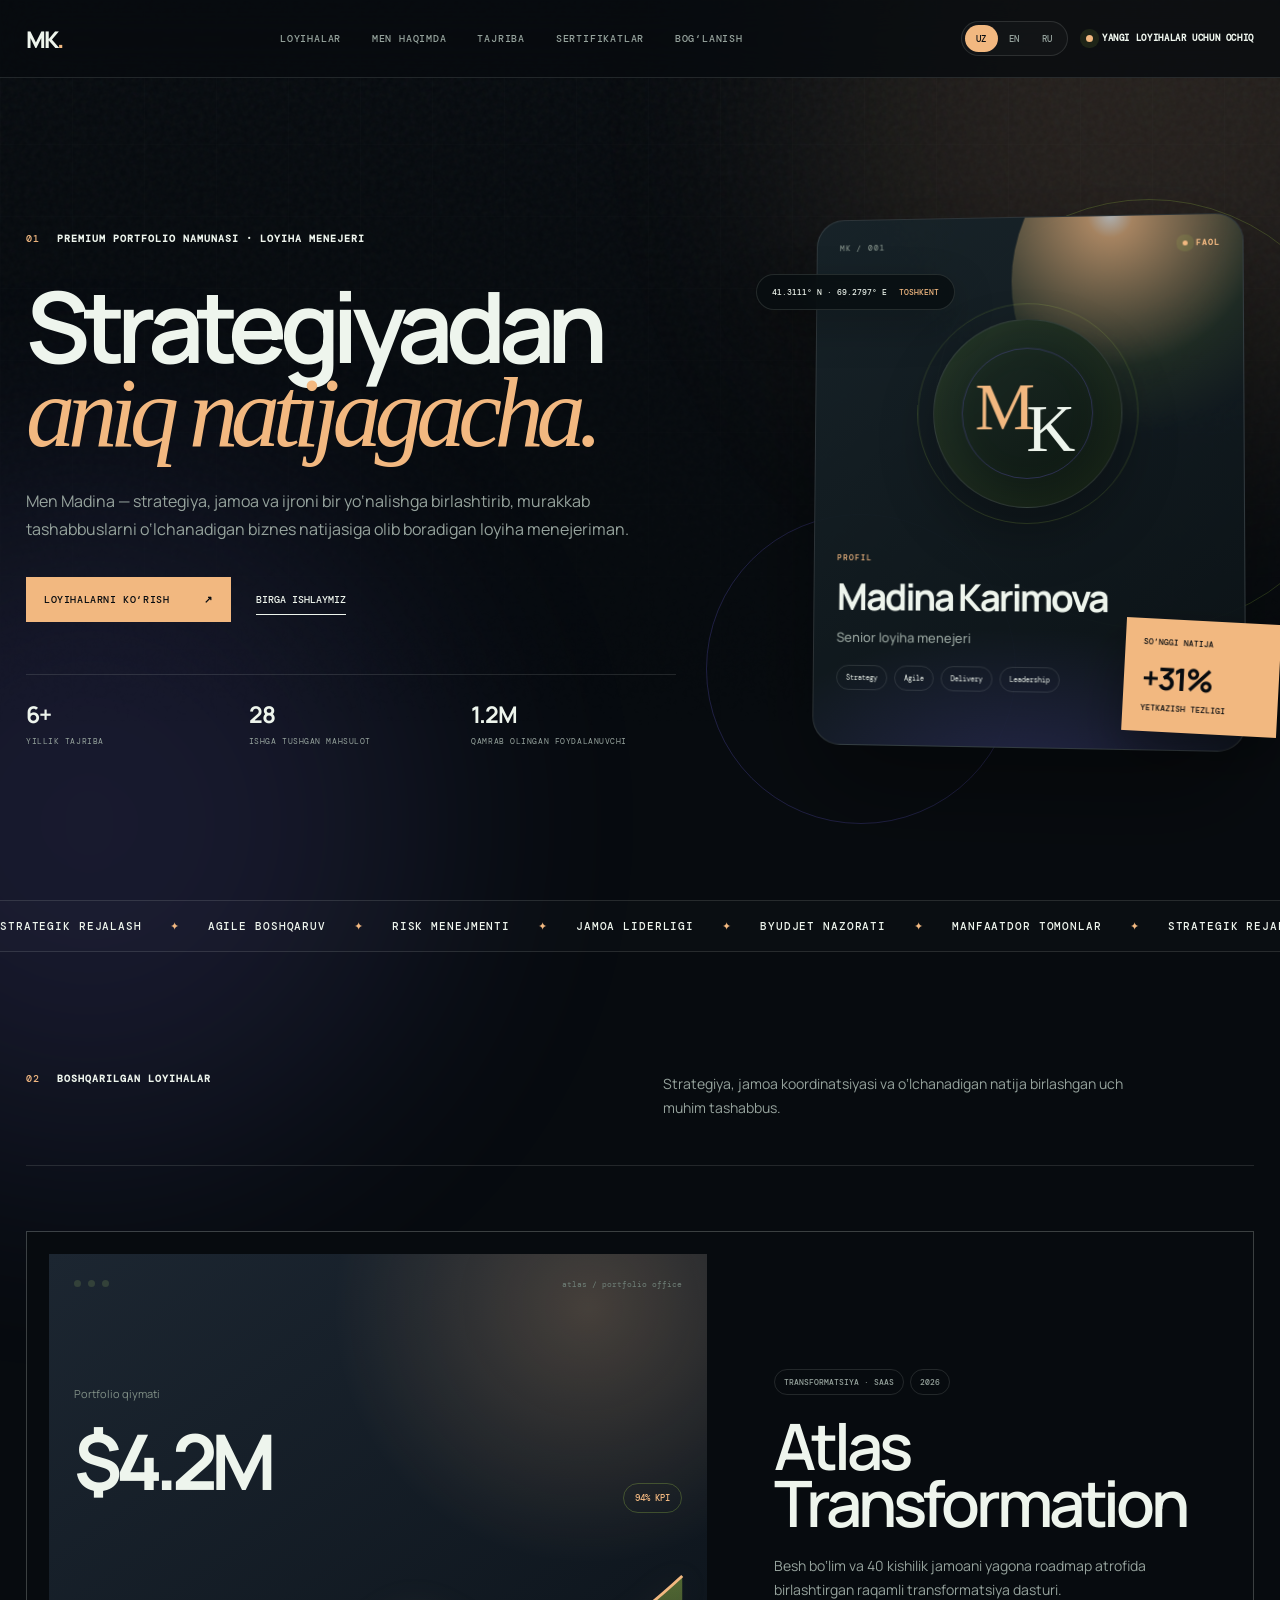
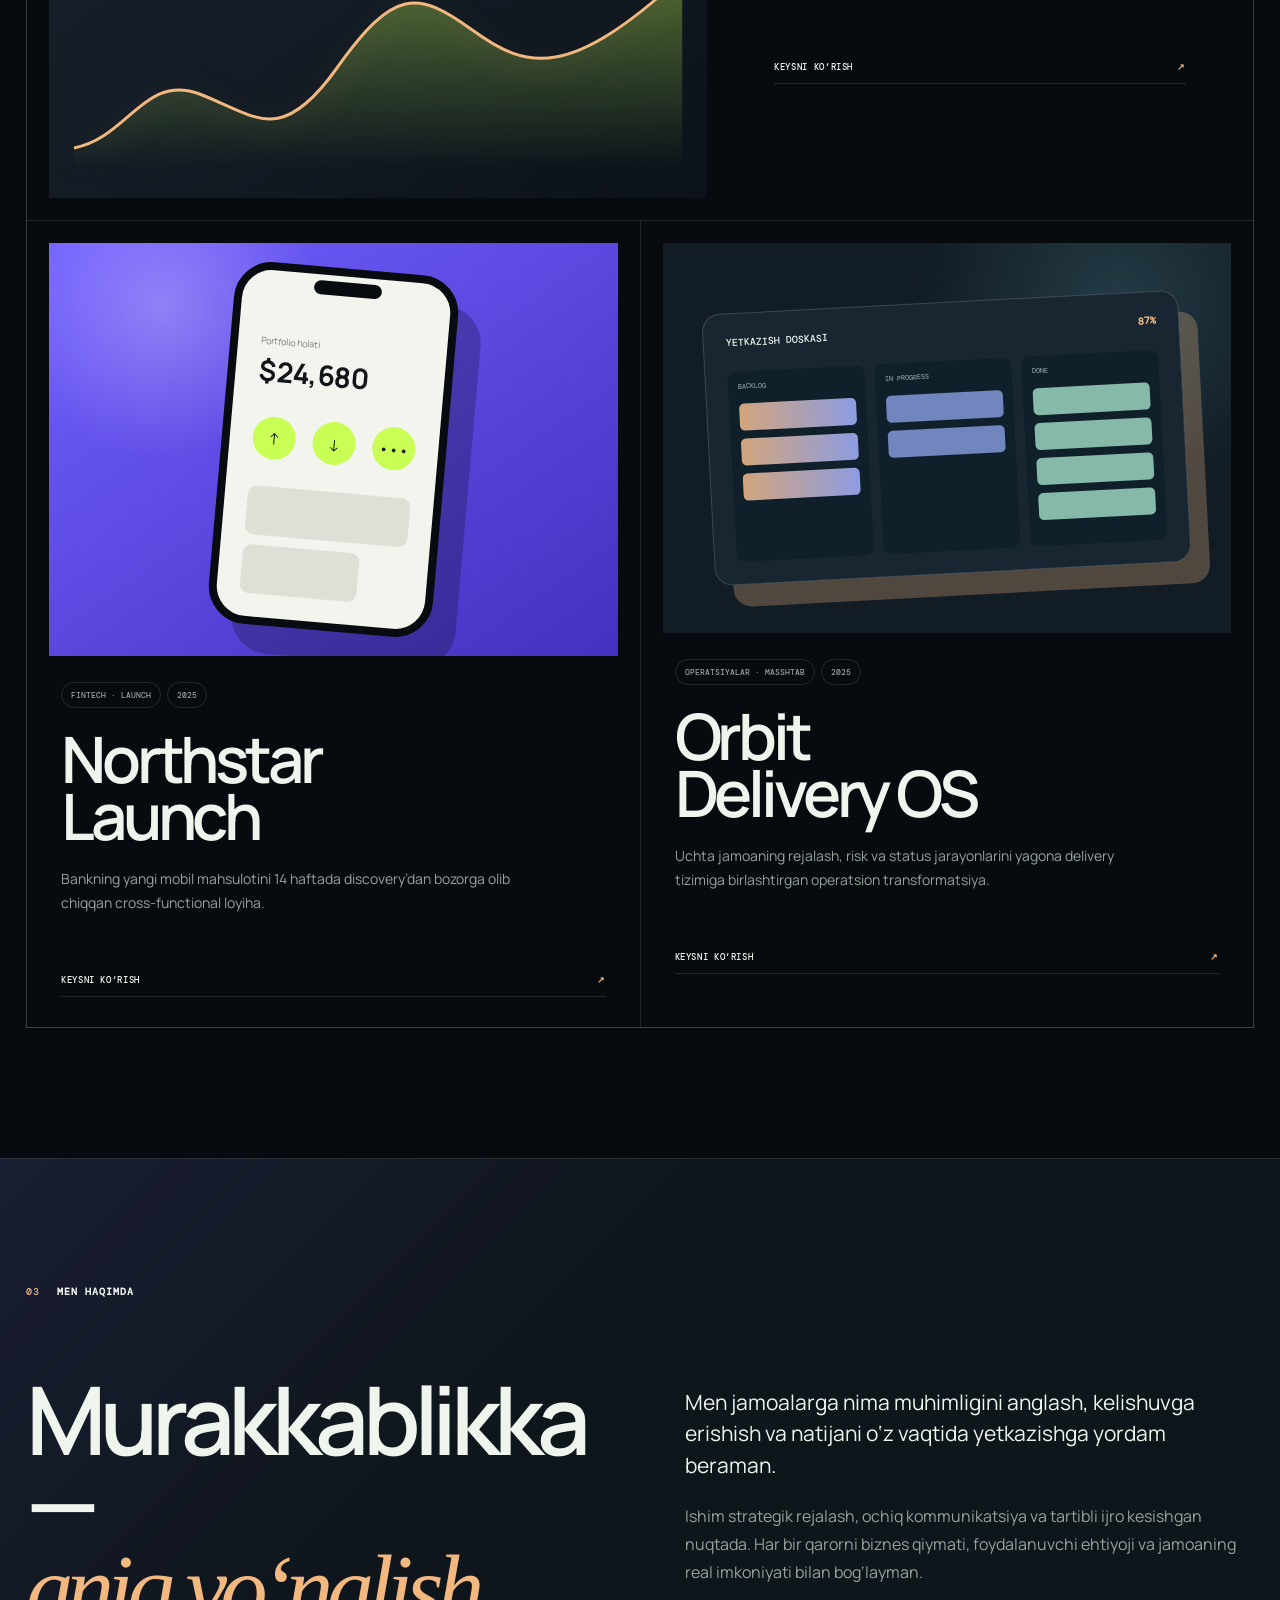
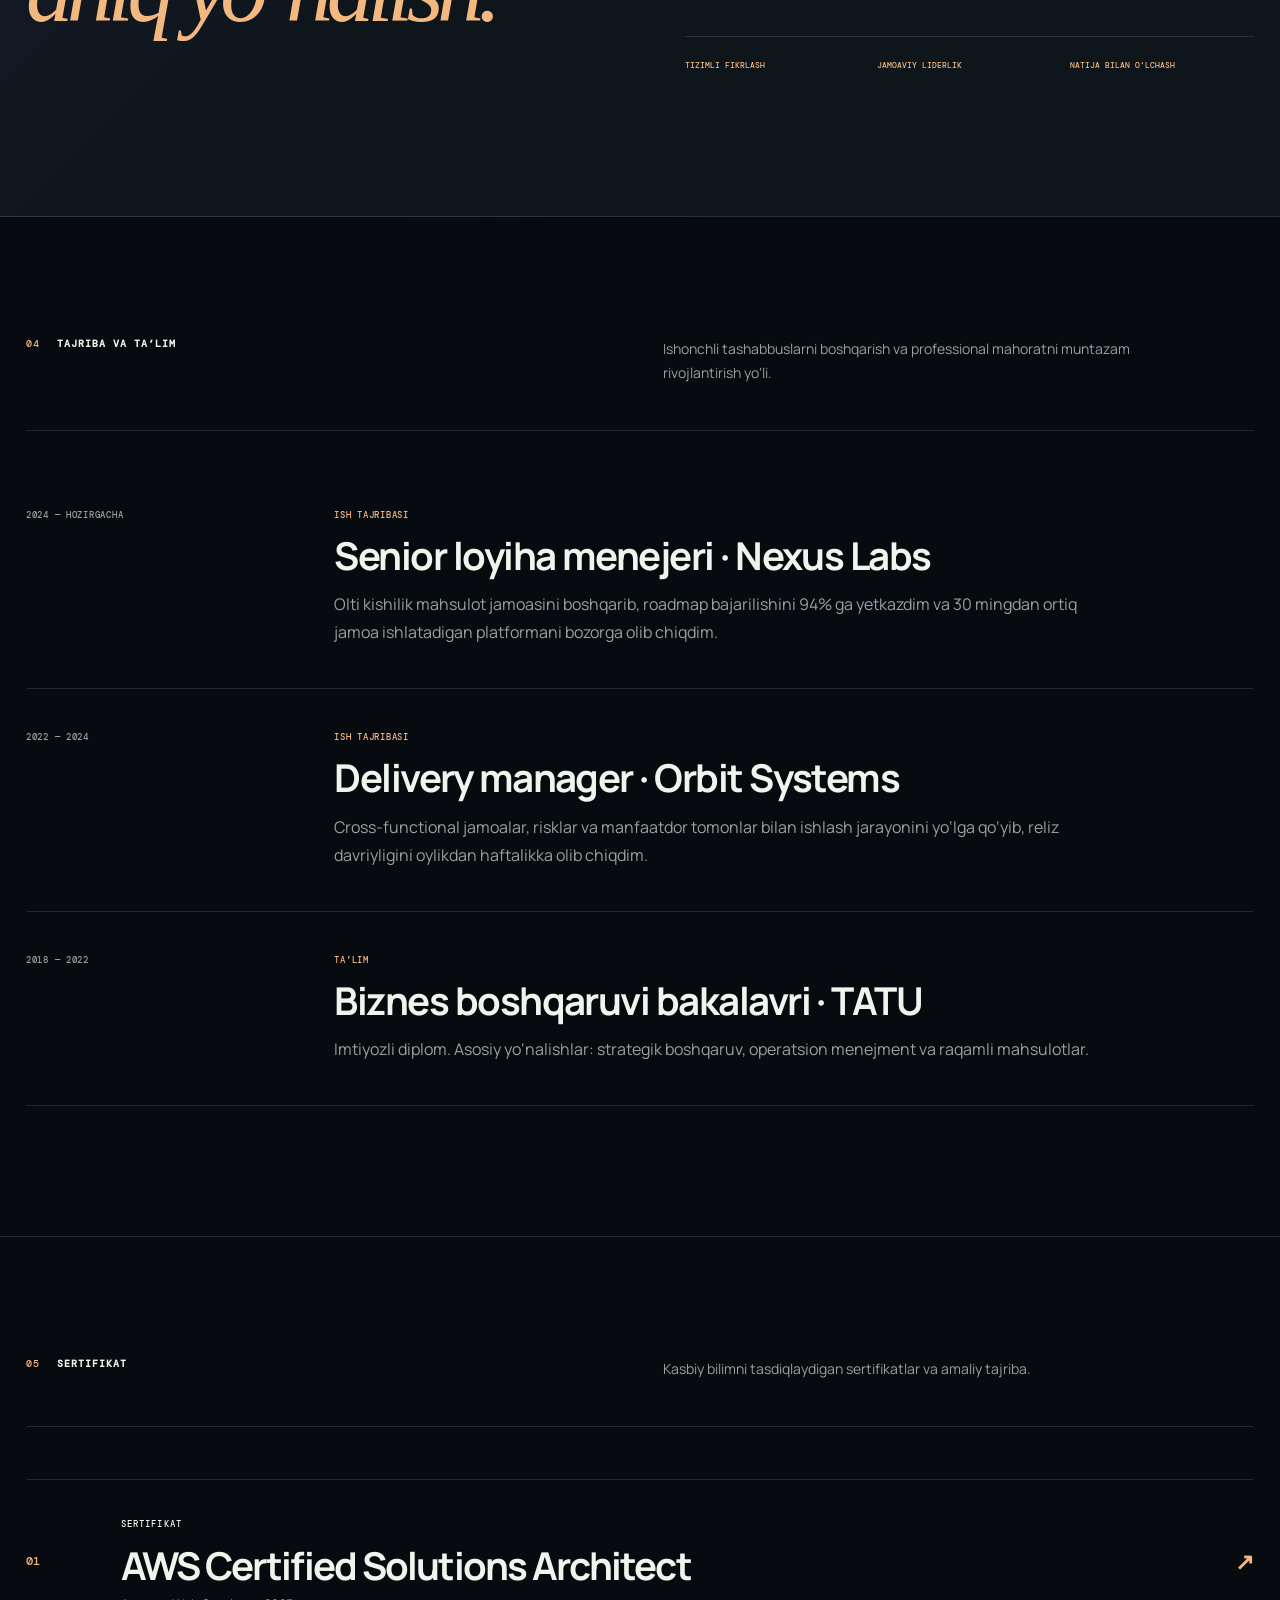
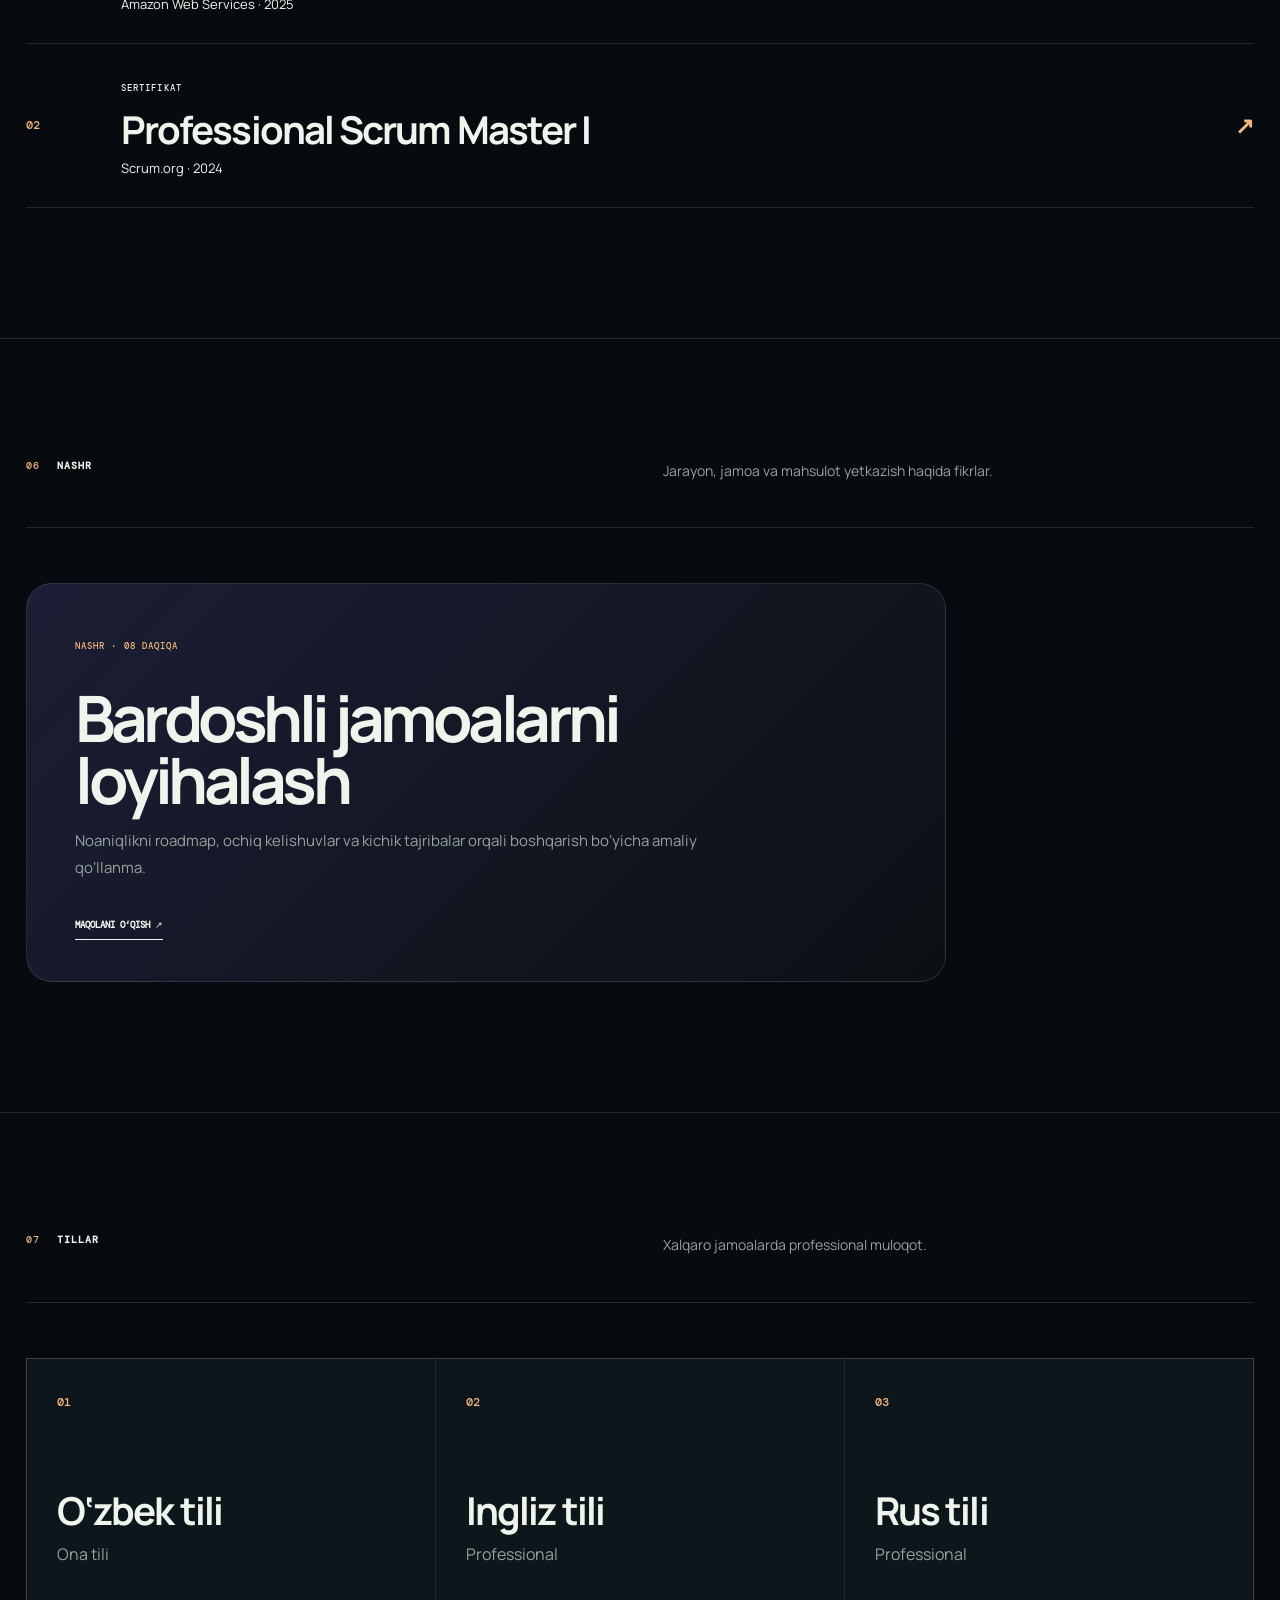
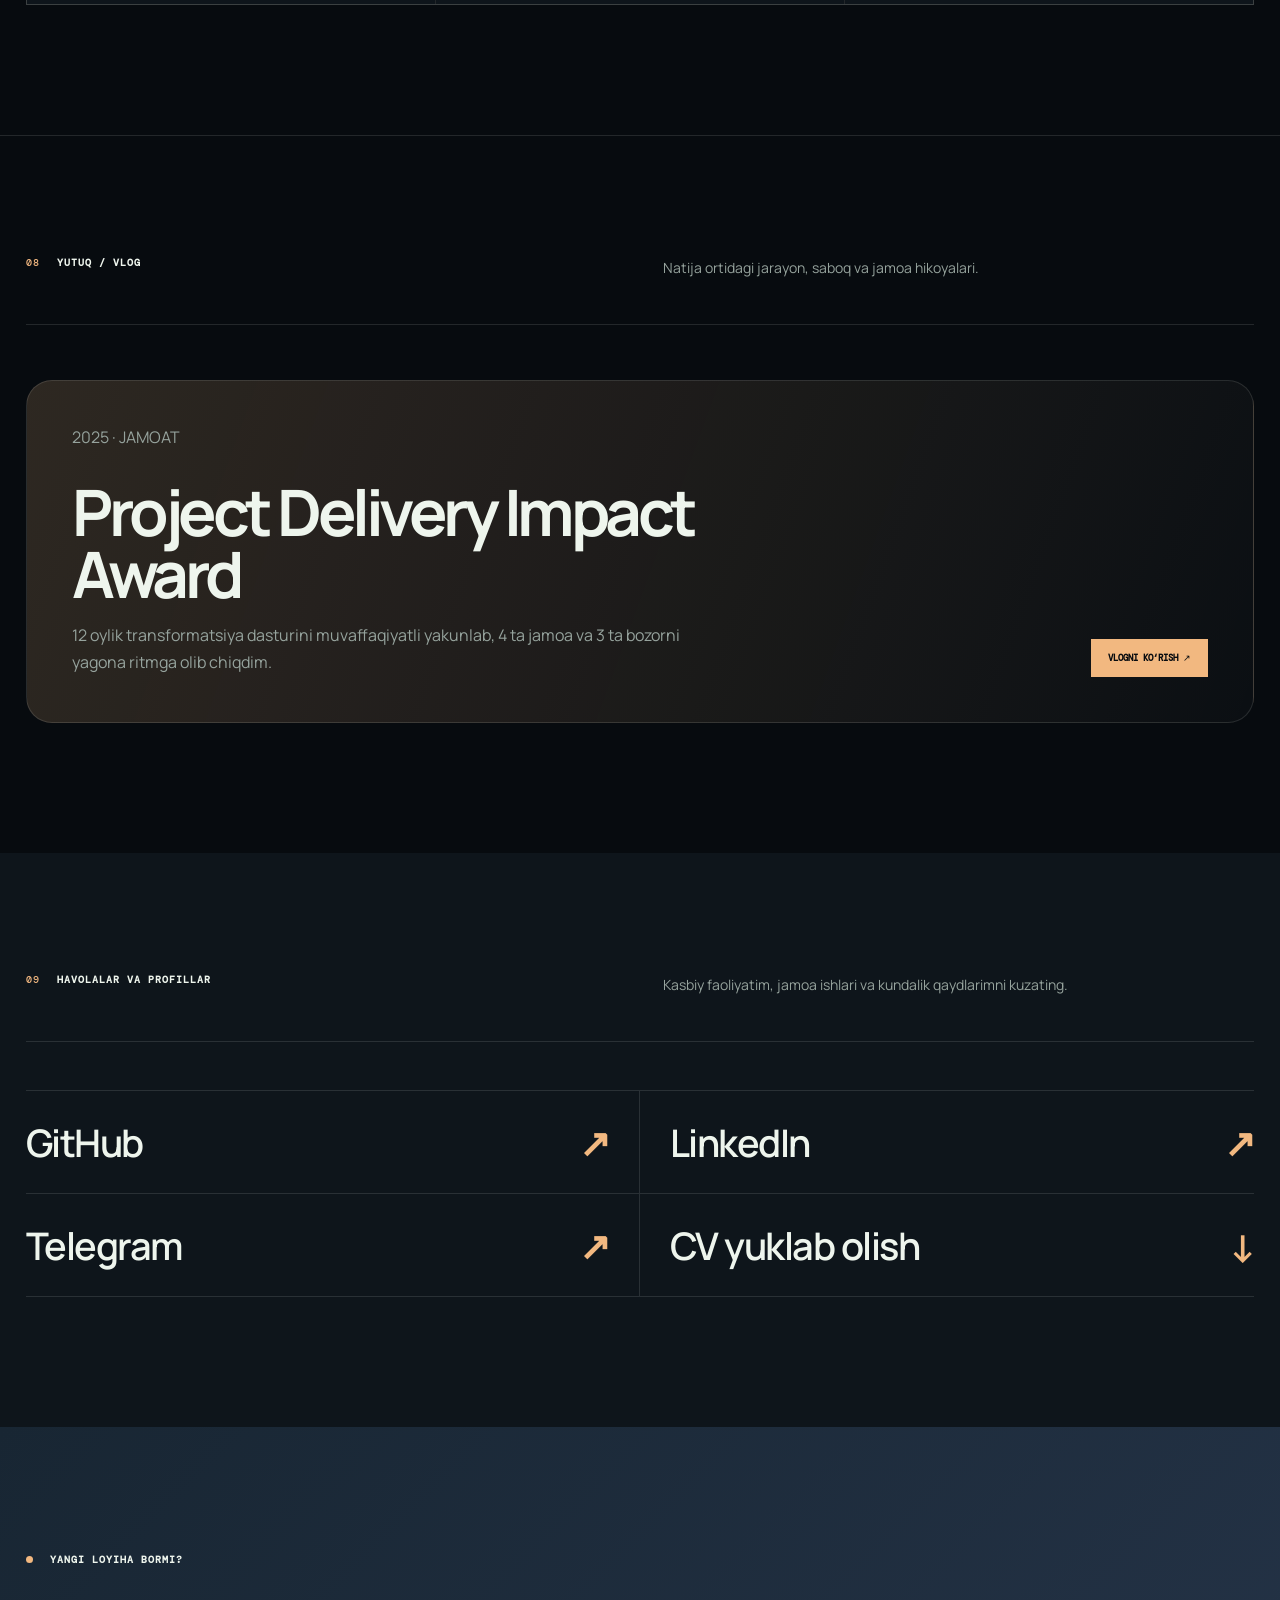
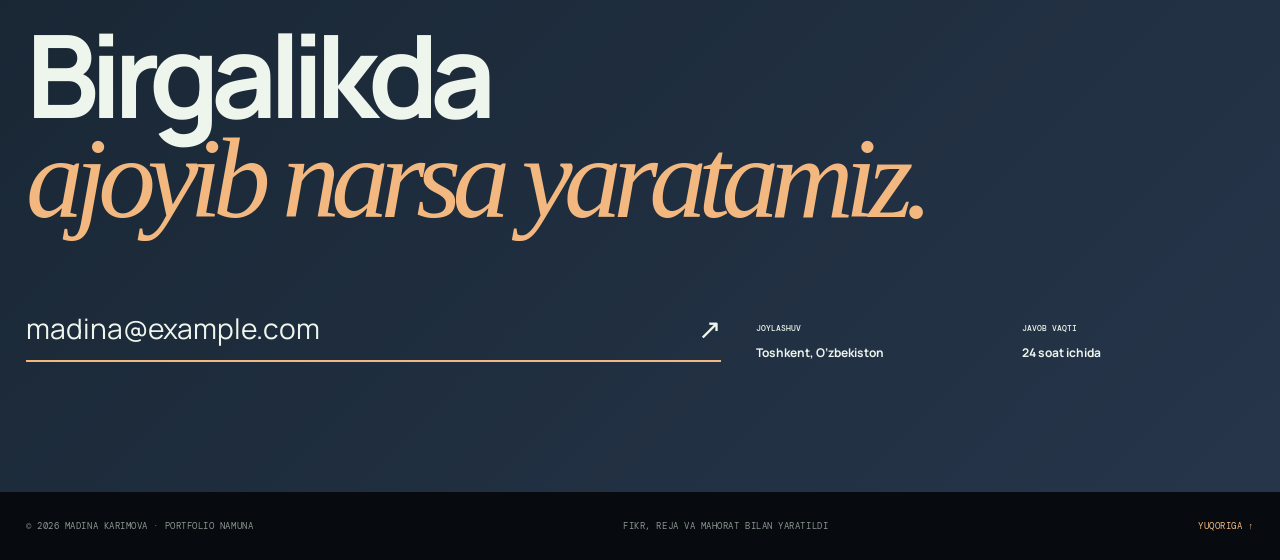
==== commit 3f259d2f: "Refine project manager portfolio demo" ====
--- a/examples/developer-portfolio/index.html
+++ b/examples/developer-portfolio/index.html
@@ -3,9 +3,10 @@
   <head>
     <meta charset="UTF-8" />
     <meta name="viewport" content="width=device-width, initial-scale=1.0" />
-    <meta name="description" content="Alex Morgan — professional software engineer portfolio example." />
+    <meta name="description" content="Madina Karimova — professional project manager portfolio example." />
     <meta name="theme-color" content="#070b0f" />
-    <title>Alex Morgan — Portfolio</title>
+    <title>Madina Karimova — Project Manager Portfolio</title>
+    <link rel="icon" href="data:image/svg+xml,%3Csvg xmlns='http://www.w3.org/2000/svg' viewBox='0 0 64 64'%3E%3Crect width='64' height='64' rx='16' fill='%23070b0f'/%3E%3Cpath d='M14 45 27 17h7l16 28h-9l-3-7H25l-3 7h-8Zm14-14h7l-4-8-3 8Z' fill='%23c9ff55'/%3E%3C/svg%3E" />
     <link rel="preconnect" href="https://fonts.googleapis.com" />
     <link rel="preconnect" href="https://fonts.gstatic.com" crossorigin />
     <link href="https://fonts.googleapis.com/css2?family=DM+Mono:wght@400;500&family=Manrope:wght@400;500;600;700;800&display=swap" rel="stylesheet" />
@@ -18,12 +19,12 @@
     <div class="grid-noise" aria-hidden="true"></div>
 
     <header class="site-header">
-      <a class="logo" href="#top" aria-label="Homepage">AM<span>.</span></a>
+      <a class="logo" href="#top" aria-label="Homepage">MK<span>.</span></a>
       <nav aria-label="Main navigation">
         <a href="#work" data-i18n="navWork">Loyihalar</a>
         <a href="#about" data-i18n="navAbout">Men haqimda</a>
         <a href="#experience" data-i18n="navExperience">Tajriba</a>
-        <a href="#credentials" data-i18n="navCredentials">Yutuqlar</a>
+        <a href="#certificates" data-i18n="navCredentials">Sertifikatlar</a>
         <a href="#contact" data-i18n="navContact">Bog‘lanish</a>
       </nav>
       <div class="header-actions">
@@ -39,9 +40,9 @@
     <main id="top">
       <section class="hero section-pad">
         <div class="hero-copy">
-          <div class="hero-kicker reveal"><span>01</span><b data-i18n="heroKicker">Premium portfolio namunasi · Software Engineer</b></div>
-          <h1 class="reveal"><span data-i18n="heroTitleOne">G‘oyadan</span><br /><em data-i18n="heroTitleTwo">real natijagacha.</em></h1>
-          <p class="hero-intro reveal" data-i18n="heroIntro">Men Alex — murakkab g‘oyalarni tez, ishonchli va odamlar sevib ishlatadigan raqamli mahsulotlarga aylantiradigan dasturiy ta’minot muhandisiman.</p>
+          <div class="hero-kicker reveal"><span>01</span><b data-i18n="heroKicker">Premium portfolio namunasi · Loyiha menejeri</b></div>
+          <h1 class="reveal"><span data-i18n="heroTitleOne">Strategiyadan</span><br /><em data-i18n="heroTitleTwo">aniq natijagacha.</em></h1>
+          <p class="hero-intro reveal" data-i18n="heroIntro">Men Madina — strategiya, jamoa va ijroni bir yo‘nalishga birlashtirib, murakkab tashabbuslarni o‘lchanadigan biznes natijasiga olib boradigan loyiha menejeriman.</p>
           <div class="hero-actions reveal">
             <a class="primary-action" href="#work"><span data-i18n="exploreWork">Loyihalarni ko‘rish</span><b>↗</b></a>
             <a class="text-action" href="#contact" data-i18n="workTogether">Birga ishlaymiz</a>
@@ -53,59 +54,55 @@
           </div>
         </div>
 
-        <div class="hero-stage reveal" aria-label="Alex Morgan profile visualization">
+        <div class="hero-stage reveal" aria-label="Madina Karimova profile visualization">
           <div class="stage-orbit orbit-one"></div><div class="stage-orbit orbit-two"></div>
           <div class="profile-card">
-            <div class="profile-top"><span>AM / 001</span><span class="live"><i></i><b data-i18n="live">Jonli</b></span></div>
-            <div class="avatar-mark"><span>A</span><span>M</span></div>
+            <div class="profile-top"><span>MK / 001</span><span class="live"><i></i><b data-i18n="live">Faol</b></span></div>
+            <div class="avatar-mark"><span>M</span><span>K</span></div>
             <p data-i18n="profileLabel">PROFIL</p>
-            <h2>Alex Morgan</h2>
-            <h3 data-i18n="jobTitle">Senior dasturiy ta’minot muhandisi</h3>
-            <div class="profile-stack"><span>TypeScript</span><span>React</span><span>Node.js</span><span>Cloud</span></div>
+            <h2>Madina Karimova</h2>
+            <h3 data-i18n="jobTitle">Senior loyiha menejeri</h3>
+            <div class="profile-stack"><span>Strategy</span><span>Agile</span><span>Delivery</span><span>Leadership</span></div>
           </div>
-          <div class="impact-card"><span data-i18n="latestImpact">So‘nggi natija</span><strong>−47%</strong><small data-i18n="apiLatency">API kechikishi</small></div>
+          <div class="impact-card"><span data-i18n="latestImpact">So‘nggi natija</span><strong>+31%</strong><small data-i18n="apiLatency">Yetkazish tezligi</small></div>
           <div class="location-pill">41.3111° N · 69.2797° E <span data-i18n="tashkent">Toshkent</span></div>
         </div>
       </section>
 
       <section class="stack-strip" aria-label="Skills">
         <div class="stack-track">
-          <span>TypeScript</span><i>✦</i><span>React</span><i>✦</i><span>Node.js</span><i>✦</i><span>Python</span><i>✦</i><span>PostgreSQL</span><i>✦</i><span>AWS</span><i>✦</i>
-          <span aria-hidden="true">TypeScript</span><i aria-hidden="true">✦</i><span aria-hidden="true">React</span><i aria-hidden="true">✦</i><span aria-hidden="true">Node.js</span><i aria-hidden="true">✦</i><span aria-hidden="true">Python</span><i aria-hidden="true">✦</i><span aria-hidden="true">PostgreSQL</span><i aria-hidden="true">✦</i><span aria-hidden="true">AWS</span><i aria-hidden="true">✦</i>
+          <span data-i18n="skillOne">Strategik rejalash</span><i>✦</i><span data-i18n="skillTwo">Agile boshqaruv</span><i>✦</i><span data-i18n="skillThree">Risk menejmenti</span><i>✦</i><span data-i18n="skillFour">Jamoa liderligi</span><i>✦</i><span data-i18n="skillFive">Byudjet nazorati</span><i>✦</i><span data-i18n="skillSix">Stakeholderlar</span><i>✦</i>
+          <span aria-hidden="true" data-i18n="skillOne">Strategik rejalash</span><i aria-hidden="true">✦</i><span aria-hidden="true" data-i18n="skillTwo">Agile boshqaruv</span><i aria-hidden="true">✦</i><span aria-hidden="true" data-i18n="skillThree">Risk menejmenti</span><i aria-hidden="true">✦</i><span aria-hidden="true" data-i18n="skillFour">Jamoa liderligi</span><i aria-hidden="true">✦</i><span aria-hidden="true" data-i18n="skillFive">Byudjet nazorati</span><i aria-hidden="true">✦</i><span aria-hidden="true" data-i18n="skillSix">Stakeholderlar</span><i aria-hidden="true">✦</i>
         </div>
       </section>
 
       <section class="work section-pad" id="work">
-        <div class="section-heading reveal"><div><span>02</span><b data-i18n="selectedWork">Tanlangan loyihalar</b></div><p data-i18n="workIntro">Muhandislik, mahsulot strategiyasi va yuqori darajadagi dizayn birlashgan uch loyiha.</p></div>
+        <div class="section-heading reveal"><div><span>02</span><b data-i18n="selectedWork">Boshqarilgan loyihalar</b></div><p data-i18n="workIntro">Strategiya, jamoa koordinatsiyasi va o‘lchanadigan natija birlashgan uch muhim tashabbus.</p></div>
         <div class="project-grid">
           <article class="project project-large reveal">
             <div class="project-visual analytics-visual">
-              <div class="browser-bar"><i></i><i></i><i></i><span>pulse.ai / live</span></div>
-              <div class="metric-row"><div><span data-i18n="revenue">Daromad</span><strong>$2.84M</strong></div><b>+32.8%</b></div>
+              <div class="browser-bar"><i></i><i></i><i></i><span>atlas / portfolio office</span></div>
+              <div class="metric-row"><div><span data-i18n="revenue">Portfolio qiymati</span><strong>$4.2M</strong></div><b>94% KPI</b></div>
               <svg class="metric-chart" viewBox="0 0 620 210" preserveAspectRatio="none"><defs><linearGradient id="chartFill" x1="0" y1="0" x2="0" y2="1"><stop offset="0" stop-color="#c9ff55" stop-opacity=".35"/><stop offset="1" stop-color="#c9ff55" stop-opacity="0"/></linearGradient></defs><path class="area" d="M0 190 C55 180 72 115 128 136 S210 190 268 110 S350 32 406 72 S505 122 620 18 L620 210 L0 210Z"/><path class="line" d="M0 190 C55 180 72 115 128 136 S210 190 268 110 S350 32 406 72 S505 122 620 18"/></svg>
             </div>
-            <div class="project-copy"><div><span class="tag">AI · Analytics</span><span class="tag">2026</span></div><h2>Pulse<br />Intelligence</h2><p data-i18n="projectOneText">Murakkab biznes signallarini real vaqtda tushunarli qarorlarga aylantiruvchi AI tahlil platformasi.</p><a href="#contact"><span data-i18n="caseStudy">Keysni ko‘rish</span><b>↗</b></a></div>
+            <div class="project-copy"><div><span class="tag" data-i18n="tagTransformation">Transformation · SaaS</span><span class="tag">2026</span></div><h2>Atlas<br />Transformation</h2><p data-i18n="projectOneText">Besh bo‘lim va 40 kishilik jamoani yagona roadmap atrofida birlashtirgan raqamli transformatsiya dasturi.</p><a href="#contact"><span data-i18n="caseStudy">Keysni ko‘rish</span><b>↗</b></a></div>
           </article>
 
           <article class="project reveal">
             <div class="project-visual finance-visual"><div class="phone"><div class="phone-notch"></div><small data-i18n="balance">Umumiy balans</small><strong>$24,680</strong><div class="wallet-actions"><i>↑</i><i>↓</i><i>•••</i></div><div class="wallet-card"></div><div class="wallet-card short"></div></div></div>
-            <div class="project-copy"><div><span class="tag">Fintech · Mobile</span><span class="tag">2025</span></div><h2>Northstar<br />Finance</h2><p data-i18n="projectTwoText">Kundalik moliyaviy qarorlarni xavfsiz, sodda va tabiiy qiladigan mobil tajriba.</p><a href="#contact"><span data-i18n="caseStudy">Keysni ko‘rish</span><b>↗</b></a></div>
+            <div class="project-copy"><div><span class="tag" data-i18n="tagFintech">Fintech · Launch</span><span class="tag">2025</span></div><h2>Northstar<br />Launch</h2><p data-i18n="projectTwoText">Bankning yangi mobil mahsulotini 14 haftada discovery’dan bozorga olib chiqqan cross-functional loyiha.</p><a href="#contact"><span data-i18n="caseStudy">Keysni ko‘rish</span><b>↗</b></a></div>
           </article>
 
           <article class="project reveal">
-            <div class="project-visual code-visual"><div class="code-window"><div class="code-head"><i></i><i></i><i></i><span>deploy.ts</span></div><pre><code><span>const</span> ship = <b>async</b> () =&gt; {
-  <em>await</em> understand(problem);
-  <em>await</em> design(system);
-  <span>return</span> deliver(impact);
-};</code></pre></div></div>
-            <div class="project-copy"><div><span class="tag">Open Source · DX</span><span class="tag">2025</span></div><h2>Orbit<br />Toolkit</h2><p data-i18n="projectThreeText">Jamoalarning takroriy ishlarini avtomatlashtirib, reliz jarayonini keskin tezlashtiradigan CLI vositalari.</p><a href="#contact"><span data-i18n="caseStudy">Keysni ko‘rish</span><b>↗</b></a></div>
+            <div class="project-visual delivery-visual"><div class="kanban"><div class="kanban-head"><span data-i18n="deliveryBoard">Yetkazish doskasi</span><b>87%</b></div><div class="kanban-cols"><div><small>BACKLOG</small><i></i><i></i><i></i></div><div><small>IN PROGRESS</small><i></i><i></i></div><div><small>DONE</small><i></i><i></i><i></i><i></i></div></div></div></div>
+            <div class="project-copy"><div><span class="tag" data-i18n="tagOperations">Operations · Scale</span><span class="tag">2025</span></div><h2>Orbit<br />Delivery OS</h2><p data-i18n="projectThreeText">Uchta jamoaning rejalash, risk va status jarayonlarini yagona delivery tizimiga birlashtirgan operatsion transformatsiya.</p><a href="#contact"><span data-i18n="caseStudy">Keysni ko‘rish</span><b>↗</b></a></div>
           </article>
         </div>
       </section>
 
       <section class="about section-pad" id="about">
         <div class="about-label reveal"><span>03</span><b data-i18n="aboutLabel">Men haqimda</b></div>
-        <div class="about-grid"><h2 class="reveal"><span data-i18n="engineeringWith">Muhandislik —</span><br /><em data-i18n="withPurpose">aniq maqsad bilan.</em></h2><div class="about-copy reveal"><p class="lead" data-i18n="aboutLead">Men haqiqiy muammolarni hal qiladigan va vaqt sinovidan o‘tadigan mahsulotlar yaratishgani yaxshi ko‘raman.</p><p data-i18n="aboutBody">Ishim toza arxitektura, intuitiv interfeys va o‘lchanadigan biznes natijasi kesishgan nuqtada turadi. Men detallarni qadrlayman — chunki aynan detallar yaxshi mahsulotni ajoyib mahsulotga aylantiradi.</p><div class="principles"><span data-i18n="principleOne">Tizimli fikrlash</span><span data-i18n="principleTwo">Foydalanuvchi markazida</span><span data-i18n="principleThree">Natija bilan o‘lchash</span></div></div></div>
+        <div class="about-grid"><h2 class="reveal"><span data-i18n="engineeringWith">Murakkablikka —</span><br /><em data-i18n="withPurpose">aniq yo‘nalish.</em></h2><div class="about-copy reveal"><p class="lead" data-i18n="aboutLead">Men jamoalarga nima muhimligini anglash, kelishuvga erishish va natijani o‘z vaqtida yetkazishga yordam beraman.</p><p data-i18n="aboutBody">Ishim strategik rejalash, ochiq kommunikatsiya va tartibli ijro kesishgan nuqtada. Har bir qarorni biznes qiymati, foydalanuvchi ehtiyoji va jamoaning real imkoniyati bilan bog‘layman.</p><div class="principles"><span data-i18n="principleOne">Tizimli fikrlash</span><span data-i18n="principleTwo">Jamoaviy liderlik</span><span data-i18n="principleThree">Natija bilan o‘lchash</span></div></div></div>
       </section>
 
       <section class="journey section-pad" id="experience">
@@ -117,28 +114,43 @@
         </div>
       </section>
 
-      <section class="credentials section-pad" id="credentials">
-        <div class="section-heading reveal"><div><span>05</span><b data-i18n="beyondCode">Koddan tashqari</b></div><p data-i18n="credentialsIntro">Sertifikatlar, nashrlar, tillar va faoliyatimga yo‘nalish bergan yutuqlar.</p></div>
-        <div class="credential-grid">
-          <article class="credential-card reveal"><span data-i18n="certificate">SERTIFIKAT</span><strong>01</strong><h3>AWS Certified Solutions Architect</h3><p>Amazon Web Services · 2025</p><a href="#contact"><b data-i18n="viewCredential">Sertifikatni ko‘rish</b> ↗</a></article>
-          <article class="credential-card reveal"><span data-i18n="publication">NASHR</span><strong>02</strong><h3 data-i18n="publicationTitle">Bardoshli event-driven tizimlarni loyihalash</h3><p>Engineering Notes · 8 min</p><a href="#contact"><b data-i18n="readArticle">Maqolani o‘qish</b> ↗</a></article>
-          <article class="credential-card reveal"><span data-i18n="languages">TILLAR</span><strong>03</strong><h3 data-i18n-html="languageLevels">O‘zbek · Ona tili<br />Ingliz · C1<br />Rus · B2</h3><p data-i18n="languageText">Xalqaro jamoalarda professional muloqot.</p></article>
-          <article class="credential-card reveal"><span data-i18n="achievementVlog">YUTUQ / VLOG</span><strong>04</strong><h3 data-i18n="awardTitle">Open Source Impact Award</h3><p data-i18n="awardText">4 800+ GitHub yulduziga ega dasturchilar vositasi uchun e’tirof.</p><a href="#contact"><b data-i18n="watchVlog">Vlogni ko‘rish</b> ↗</a></article>
+      <section class="credentials-section section-pad" id="certificates">
+        <div class="section-heading reveal"><div><span>05</span><b data-i18n="certificate">Sertifikatlar</b></div><p data-i18n="certificateIntro">Kasbiy bilimni tasdiqlaydigan sertifikatlar va amaliy tajriba.</p></div>
+        <div class="certificate-list">
+          <button class="certificate-item reveal" type="button" data-certificate="aws"><span>01</span><div><small data-i18n="certificate">SERTIFIKAT</small><h3>AWS Certified Solutions Architect</h3><p>Amazon Web Services · 2025</p></div><b>↗</b></button>
+          <button class="certificate-item reveal" type="button" data-certificate="pmp"><span>02</span><div><small data-i18n="certificate">SERTIFIKAT</small><h3>Professional Scrum Master I</h3><p>Scrum.org · 2024</p></div><b>↗</b></button>
         </div>
       </section>
 
+      <section class="publication-section section-pad" id="publications">
+        <div class="section-heading reveal"><div><span>06</span><b data-i18n="publication">Nashrlar</b></div><p data-i18n="publicationIntro">Jarayon, jamoa va mahsulot yetkazish haqida fikrlar.</p></div>
+        <article class="publication-card reveal"><span data-i18n="publicationMeta">NASHR · 08 DAQIQA</span><h2 data-i18n="publicationTitle">Bardoshli jamoalarni loyihalash</h2><p data-i18n="publicationText">Noaniqlikni roadmap, ochiq kelishuvlar va kichik tajribalar orqali boshqarish bo‘yicha amaliy qo‘llanma.</p><a href="#contact"><b data-i18n="readArticle">Maqolani o‘qish</b> ↗</a></article>
+      </section>
+
+      <section class="languages-section section-pad" id="languages">
+        <div class="section-heading reveal"><div><span>07</span><b data-i18n="languages">Tillar</b></div><p data-i18n="languageText">Xalqaro jamoalarda professional muloqot.</p></div>
+        <div class="language-grid"><div class="language-card reveal"><strong>01</strong><h3 data-i18n="langUz">O‘zbek tili</h3><p data-i18n="native">Ona tili</p></div><div class="language-card reveal"><strong>02</strong><h3 data-i18n="langEn">Ingliz tili</h3><p data-i18n="levelProfessional">C1 · Professional</p></div><div class="language-card reveal"><strong>03</strong><h3 data-i18n="langRu">Rus tili</h3><p data-i18n="levelProfessional">B2 · Professional</p></div></div>
+      </section>
+
+      <section class="achievement-section section-pad" id="achievements">
+        <div class="section-heading reveal"><div><span>08</span><b data-i18n="achievementVlog">Yutuq / vlog</b></div><p data-i18n="achievementIntro">Natija ortidagi jarayon, saboq va jamoa hikoyalari.</p></div>
+        <article class="achievement-card reveal"><div><span data-i18n="achievementMeta">2025 · JAMOAT</span><h2 data-i18n="awardTitle">Project Delivery Impact Award</h2><p data-i18n="awardText">12 oylik transformatsiya dasturini muvaffaqiyatli yakunlab, 4 ta jamoa va 3 ta bozorni yagona ritmga olib chiqdim.</p></div><a href="#contact"><b data-i18n="watchVlog">Vlogni ko‘rish</b> ↗</a></article>
+      </section>
+
+      <dialog class="certificate-modal" id="certificate-modal"><button class="modal-close" type="button" data-close-certificate aria-label="Close">×</button><span data-i18n="certificatePreview">SERTIFIKAT PREVIEW</span><div class="modal-seal">MK</div><h2 id="modal-title">AWS Certified Solutions Architect</h2><p id="modal-description" data-i18n="certificateDescription">Amazon Web Services tomonidan berilgan, 2025-yil.</p><button class="button primary" type="button" data-close-certificate data-i18n="close">Yopish</button></dialog>
+
       <section class="profiles section-pad" id="profiles">
-        <div class="section-heading reveal"><div><span>06</span><b data-i18n="linksProfiles">Havolalar va profillar</b></div><p data-i18n="linksIntro">Kod, professional faoliyat va kundalik yangiliklarimni kuzating.</p></div>
+        <div class="section-heading reveal"><div><span>09</span><b data-i18n="linksProfiles">Havolalar va profillar</b></div><p data-i18n="linksIntro">Kasbiy faoliyatim, jamoa ishlari va kundalik qaydlarimni kuzating.</p></div>
         <div class="profile-links reveal"><a href="https://github.com/" target="_blank" rel="noreferrer"><span>GitHub</span><b>↗</b></a><a href="https://www.linkedin.com/" target="_blank" rel="noreferrer"><span>LinkedIn</span><b>↗</b></a><a href="https://t.me/" target="_blank" rel="noreferrer"><span>Telegram</span><b>↗</b></a><a href="#contact"><span data-i18n="downloadResume">CV yuklab olish</span><b>↓</b></a></div>
       </section>
 
       <section class="contact section-pad" id="contact">
         <div class="contact-kicker reveal"><span></span><b data-i18n="projectInMind">Yangi loyiha bormi?</b></div>
         <h2 class="reveal"><span data-i18n="buildSomething">Birgalikda</span><br /><em data-i18n="remarkable">ajoyib narsa yaratamiz.</em></h2>
-        <div class="contact-grid reveal"><a class="email" href="mailto:alex@example.com">alex@example.com <span>↗</span></a><div><p data-i18n="location">Joylashuv</p><strong data-i18n="tashkentUzbekistan">Toshkent, O‘zbekiston</strong></div><div><p data-i18n="responseTime">Javob vaqti</p><strong data-i18n="withinDay">24 soat ichida</strong></div></div>
+        <div class="contact-grid reveal"><a class="email" href="mailto:madina@example.com">madina@example.com <span>↗</span></a><div><p data-i18n="location">Joylashuv</p><strong data-i18n="tashkentUzbekistan">Toshkent, O‘zbekiston</strong></div><div><p data-i18n="responseTime">Javob vaqti</p><strong data-i18n="withinDay">24 soat ichida</strong></div></div>
       </section>
     </main>
 
-    <footer><span>© <span id="year"></span> Alex Morgan · <b data-i18n="fictionalDemo">Portfolio namuna</b></span><span data-i18n="crafted">Fikr, kod va mahorat bilan yaratildi</span><a href="#top"><span data-i18n="backTop">Yuqoriga</span> ↑</a></footer>
+    <footer><span>© <span id="year"></span> Madina Karimova · <b data-i18n="fictionalDemo">Portfolio namuna</b></span><span data-i18n="crafted">Fikr, reja va mahorat bilan yaratildi</span><a href="#top"><span data-i18n="backTop">Yuqoriga</span> ↑</a></footer>
   </body>
 </html>
--- a/examples/developer-portfolio/styles.css
+++ b/examples/developer-portfolio/styles.css
@@ -4,9 +4,9 @@
   --surface-2: #131d24;
   --ink: #eef5ed;
   --muted: #96a39d;
-  --acid: #c9ff55;
-  --violet: #7d6cff;
-  --cyan: #55e6ff;
+  --acid: #f2b880;
+  --violet: #8b82ff;
+  --cyan: #78c8d8;
   --line: rgba(238, 245, 237, 0.12);
   --pad: max(26px, calc((100vw - 1420px) / 2));
 }
@@ -83,19 +83,20 @@
 .project-grid { display: grid; grid-template-columns: 1fr 1fr; gap: 1px; margin-top: 65px; background: var(--line); border: 1px solid var(--line); }
 .project { padding: 22px; background: var(--bg); }.project-large { grid-column: 1/-1; display: grid; grid-template-columns: 1.2fr .8fr; gap: 22px; }
 .project-visual { min-height: 390px; padding: 25px; display: grid; place-items: center; overflow: hidden; }
-.analytics-visual { display: block; min-height: 500px; color: var(--ink); background: radial-gradient(circle at 82% 10%,rgba(201,255,85,.23),transparent 35%),linear-gradient(145deg,#15241c,#09110d); }
+.analytics-visual { display: block; min-height: 500px; color: var(--ink); background: radial-gradient(circle at 82% 10%,rgba(242,184,128,.22),transparent 35%),linear-gradient(145deg,#1c2631,#0b1219); }
 .browser-bar { display: flex; align-items: center; gap: 7px; padding-bottom: 22px; color: #708078; font: 400 8px "DM Mono",monospace; }.browser-bar i { width: 7px; height: 7px; border-radius: 50%; background: #334139; }.browser-bar span { margin-left: auto; }.metric-row { display: flex; justify-content: space-between; align-items: end; margin-top: 75px; }.metric-row span,.metric-row strong { display: block; }.metric-row span { color: #819087; font-size: 11px; }.metric-row strong { margin-top: 7px; font-size: clamp(43px,6vw,81px); letter-spacing: -.08em; }.metric-row>b { padding: 8px 11px; color: var(--acid); border: 1px solid rgba(201,255,85,.22); border-radius: 99px; font: 500 9px "DM Mono",monospace; }
-.metric-chart { width: 100%; height: 210px; margin-top: 45px; overflow: visible; }.metric-chart .line { fill:none;stroke:var(--acid);stroke-width:3;filter:drop-shadow(0 7px 15px rgba(201,255,85,.25))}.metric-chart .area{fill:url(#chartFill)}
+.metric-chart { width: 100%; height: 210px; margin-top: 45px; overflow: visible; }.metric-chart .line { fill:none;stroke:var(--acid);stroke-width:3;filter:drop-shadow(0 7px 15px rgba(242,184,128,.25))}.metric-chart .area{fill:url(#chartFill)}
 .finance-visual { background: radial-gradient(circle at 20% 15%,rgba(255,255,255,.25),transparent 27%),linear-gradient(145deg,#715fff,#4331bf); }.phone { width: 225px; min-height: 355px; padding: 23px; color: #11151a; border: 8px solid #080c10; border-radius: 38px; background: #f4f4ee; box-shadow: 25px 28px 0 rgba(5,8,12,.24); transform: rotate(5deg); }.phone-notch { width: 68px; height: 14px; margin: -17px auto 44px; border-radius: 20px; background:#080c10}.phone small,.phone strong { display:block}.phone small{color:#777;font-size:9px}.phone strong{margin-top:4px;font-size:28px}.wallet-actions{display:flex;justify-content:space-between;margin:27px 0}.wallet-actions i{width:43px;height:43px;display:grid;place-items:center;border-radius:50%;background:#c9ff55;font-style:normal}.wallet-card{height:49px;margin-top:10px;border-radius:9px;background:#dedfd7}.wallet-card.short{width:72%}
 .code-visual { background: radial-gradient(circle at 80% 15%,rgba(85,230,255,.12),transparent 34%),#0a1014; }.code-window { width: 90%; color: #dde8df; border: 1px solid #2b3a34; border-radius: 13px; background: #0e1713; box-shadow: 18px 22px 0 rgba(201,255,85,.75); transform: rotate(-3deg); }.code-head { padding: 14px; display:flex;gap:6px;border-bottom:1px solid #29362f;color:#68776f;font:400 8px "DM Mono",monospace}.code-head i{width:7px;height:7px;border-radius:50%;background:#46524c}.code-head span{margin-left:auto}.code-window pre{margin:0;padding:42px 25px;overflow:hidden;font:400 clamp(9px,1.2vw,14px)/1.9 "DM Mono",monospace}.code-window code span{color:var(--acid)}.code-window code b{color:var(--cyan);font-weight:400}.code-window code em{color:#a89dff;font-style:normal}
+.delivery-visual{background:radial-gradient(circle at 80% 15%,rgba(120,200,216,.18),transparent 35%),#111c25}.kanban{width:92%;padding:22px;border:1px solid rgba(255,255,255,.16);border-radius:18px;background:#172630;box-shadow:18px 22px 0 rgba(242,184,128,.28);transform:rotate(-3deg)}.kanban-head{display:flex;justify-content:space-between;margin-bottom:23px;color:var(--ink);font:500 10px "DM Mono",monospace;text-transform:uppercase}.kanban-head b{color:var(--acid)}.kanban-cols{display:grid;grid-template-columns:repeat(3,1fr);gap:10px}.kanban-cols>div{min-height:190px;padding:10px;border-radius:8px;background:#10202b}.kanban-cols small{display:block;margin-bottom:13px;color:#8496a1;font:500 7px "DM Mono",monospace}.kanban-cols i{display:block;height:27px;margin-top:8px;border-radius:5px;background:linear-gradient(90deg,#d2a57c,#8d9ce2)}.kanban-cols>div:nth-child(2) i{background:#7186be}.kanban-cols>div:nth-child(3) i{background:#86b9a7}
 .project-copy { padding: 25px 12px 8px; }.project-large .project-copy { align-self: center; padding: 45px; }.tag { display:inline-block;margin:0 6px 22px 0;padding:7px 9px;border:1px solid var(--line);border-radius:99px;font:500 8px "DM Mono",monospace;text-transform:uppercase}.project-copy h2{margin:0 0 22px;color:var(--ink);font-size:clamp(42px,5vw,72px);font-weight:600;letter-spacing:-.065em;line-height:.9}.project-copy p{max-width:460px;min-height:75px;margin:0 0 32px;font-size:14px;line-height:1.75}.project-copy a{display:flex;justify-content:space-between;padding-bottom:10px;color:var(--ink);border-bottom:1px solid var(--line);font:500 9px "DM Mono",monospace;text-transform:uppercase;letter-spacing:.07em}.project-copy a b{color:var(--acid);transition:transform .2s}.project-copy a:hover b{transform:translate(4px,-4px)}
 
 .about { padding-top: 125px; padding-bottom: 145px; color: var(--ink); border-top: 1px solid var(--line); border-bottom: 1px solid var(--line); background: linear-gradient(135deg,rgba(125,108,255,.1),transparent 40%),var(--surface); }
 .about-grid { display:grid;grid-template-columns:1fr 1fr;gap:7vw;margin-top:78px}.about h2{margin:0;font-size:clamp(58px,7.4vw,108px);font-weight:600;letter-spacing:-.07em;line-height:.88}.about-copy{padding-top:10px}.about-copy p{color:var(--muted);line-height:1.75}.about-copy .lead{margin-top:0;color:var(--ink);font-size:21px;line-height:1.5}.principles{display:grid;grid-template-columns:repeat(3,1fr);gap:8px;margin-top:50px;padding-top:22px;border-top:1px solid var(--line)}.principles span{font:500 8px/1.5 "DM Mono",monospace;text-transform:uppercase;color:var(--acid)}
 .timeline { margin-top: 36px; }.timeline-item{display:grid;grid-template-columns:.42fr 1.58fr;gap:5vw;padding:42px 0;border-bottom:1px solid var(--line)}.timeline-item time,.timeline-item div>span{font:500 9px "DM Mono",monospace;text-transform:uppercase;letter-spacing:.08em}.timeline-item div>span{display:block;margin-bottom:12px;color:var(--acid)}.timeline-item h3{margin:0 0 12px;color:var(--ink);font-size:clamp(23px,3vw,39px);line-height:1.18;letter-spacing:-.04em}.timeline-item p{max-width:760px;margin:0;line-height:1.75}
-.credentials { background: #c9ff55; color: #152015; }.credentials .section-heading{border-color:rgba(7,11,15,.18)}.credentials .section-heading div,.credentials .section-heading div span{color:#152015}.credentials .section-heading p{color:#46533e}.credential-grid{display:grid;grid-template-columns:repeat(2,1fr);gap:1px;margin-top:55px;border:1px solid rgba(7,11,15,.2);background:rgba(7,11,15,.2)}.credential-card{position:relative;min-height:330px;padding:38px;background:#c9ff55}.credential-card>span{font:500 9px "DM Mono",monospace;text-transform:uppercase;letter-spacing:.09em}.credential-card>strong{position:absolute;right:35px;top:29px;color:rgba(7,11,15,.18);font:500 36px Georgia,serif}.credential-card h3{max-width:520px;margin:65px 0 15px;font-size:clamp(25px,3vw,41px);line-height:1.08;letter-spacing:-.05em}.credential-card p{max-width:520px;color:#536048}.credential-card a{position:absolute;left:38px;bottom:35px;padding-bottom:5px;border-bottom:1px solid #152015;font:500 9px "DM Mono",monospace;text-transform:uppercase}
+.credentials-section,.publication-section,.languages-section,.achievement-section{padding-top:120px;padding-bottom:130px;border-top:1px solid var(--line)}.certificate-list{margin-top:52px;border-top:1px solid var(--line)}.certificate-item{width:100%;display:grid;grid-template-columns:70px 1fr 40px;gap:25px;align-items:center;padding:30px 0;color:var(--ink);border:0;border-bottom:1px solid var(--line);background:transparent;text-align:left;cursor:pointer;transition:.25s}.certificate-item:hover{padding-left:14px;color:var(--acid);background:rgba(255,255,255,.025)}.certificate-item>span{color:var(--acid);font:500 12px "DM Mono",monospace}.certificate-item small{font:500 9px "DM Mono",monospace;letter-spacing:.12em;text-transform:uppercase}.certificate-item h3{margin:7px 0 3px;font-size:clamp(24px,3vw,42px);letter-spacing:-.05em}.certificate-item p{margin:0;font-size:13px}.certificate-item>b{justify-self:end;color:var(--acid);font-size:23px}.publication-card{max-width:920px;margin-top:55px;padding:48px;border:1px solid var(--line);border-radius:26px;background:linear-gradient(135deg,rgba(139,130,255,.16),rgba(255,255,255,.025))}.publication-card>span,.achievement-card>span{color:var(--acid);font:500 9px "DM Mono",monospace;letter-spacing:.12em;text-transform:uppercase}.publication-card h2,.achievement-card h2{max-width:760px;margin:33px 0 18px;color:var(--ink);font-size:clamp(35px,5vw,70px);line-height:.96;letter-spacing:-.07em}.publication-card p{max-width:680px;margin:0 0 30px;font-size:15px;line-height:1.75}.publication-card a{color:var(--ink);font:500 9px "DM Mono",monospace;text-transform:uppercase;border-bottom:1px solid var(--ink);padding-bottom:8px}.language-grid{display:grid;grid-template-columns:repeat(3,1fr);gap:1px;margin-top:55px;border:1px solid var(--line);background:var(--line)}.language-card{min-height:245px;padding:30px;background:var(--surface)}.language-card strong{color:var(--acid);font:500 12px "DM Mono",monospace}.language-card h3{margin:73px 0 6px;color:var(--ink);font-size:clamp(24px,3vw,40px);letter-spacing:-.05em}.language-card p{margin:0}.achievement-card{display:flex;justify-content:space-between;align-items:end;gap:35px;margin-top:55px;padding:45px;border:1px solid var(--line);border-radius:26px;background:linear-gradient(110deg,rgba(242,184,128,.17),rgba(255,255,255,.02))}.achievement-card h2{margin-bottom:0}.achievement-card p{max-width:650px;margin:18px 0 0;line-height:1.7}.achievement-card a{flex:none;padding:13px 17px;color:var(--bg);background:var(--acid);font:500 9px "DM Mono",monospace;text-transform:uppercase}.certificate-modal{width:min(560px,calc(100% - 30px));padding:44px;border:1px solid var(--line);border-radius:26px;color:var(--ink);background:#111a21;box-shadow:0 30px 100px rgba(0,0,0,.6)}.certificate-modal::backdrop{background:rgba(2,6,9,.75);backdrop-filter:blur(8px)}.certificate-modal>span{color:var(--acid);font:500 9px "DM Mono",monospace;letter-spacing:.1em}.modal-seal{width:70px;height:70px;margin:28px 0;display:grid;place-items:center;border:1px solid var(--acid);border-radius:50%;color:var(--acid);font:600 22px "DM Mono",monospace}.certificate-modal h2{margin:0;color:var(--ink);font-size:clamp(28px,4vw,46px);line-height:1;letter-spacing:-.06em}.certificate-modal p{margin:17px 0 30px}.modal-close{position:absolute;right:22px;top:16px;border:0;color:var(--muted);background:none;font-size:27px;cursor:pointer}.button.primary{border-color:var(--acid);color:var(--bg);background:var(--acid)}
 .profiles{background:var(--surface)}.profile-links{margin-top:48px;display:grid;grid-template-columns:repeat(2,1fr);border-top:1px solid var(--line)}.profile-links a{display:flex;justify-content:space-between;padding:25px 0;color:var(--ink);border-bottom:1px solid var(--line);font-size:clamp(20px,3vw,38px);font-weight:600;letter-spacing:-.04em}.profile-links a:nth-child(odd){padding-right:30px;border-right:1px solid var(--line)}.profile-links a:nth-child(even){padding-left:30px}.profile-links a b{color:var(--acid);transition:transform .2s}.profile-links a:hover b{transform:translate(5px,-5px)}
-.contact{padding-top:125px;padding-bottom:130px;color:#10150e;background:linear-gradient(135deg,#b6ff49,#e8ff9a)}.contact-kicker{color:#10150e}.contact-kicker span{background:#10150e;box-shadow:none}.contact h2{margin:58px 0 80px;font-size:clamp(63px,9vw,138px);line-height:.86;letter-spacing:-.075em}.contact h2 em{color:#10150e}.contact-grid{display:grid;grid-template-columns:1.8fr .6fr .6fr;gap:35px;align-items:end}.email{display:flex;justify-content:space-between;padding-bottom:13px;border-bottom:2px solid #10150e;font-size:clamp(17px,2.2vw,29px)}.contact-grid div p{margin:0 0 7px;font:500 8px "DM Mono",monospace;text-transform:uppercase}.contact-grid div strong{font-size:12px}
+.contact{padding-top:125px;padding-bottom:130px;color:var(--ink);background:linear-gradient(135deg,#182633,#26354a)}.contact-kicker{color:var(--ink)}.contact-kicker span{background:var(--acid);box-shadow:none}.contact h2{margin:58px 0 80px;font-size:clamp(63px,9vw,138px);line-height:.86;letter-spacing:-.075em}.contact h2 em{color:var(--acid)}.contact-grid{display:grid;grid-template-columns:1.8fr .6fr .6fr;gap:35px;align-items:end}.email{display:flex;justify-content:space-between;padding-bottom:13px;border-bottom:2px solid var(--acid);font-size:clamp(17px,2.2vw,29px)}.contact-grid div p{margin:0 0 7px;font:500 8px "DM Mono",monospace;text-transform:uppercase}.contact-grid div strong{font-size:12px}
 footer{padding:28px var(--pad);display:flex;justify-content:space-between;gap:30px;color:#89958f;background:#070b0f;font:400 9px "DM Mono",monospace;text-transform:uppercase;letter-spacing:.06em}footer b{font-weight:400}footer a{color:var(--acid)}
 .reveal{opacity:0;transform:translateY(22px);transition:opacity .75s ease,transform .75s ease}.reveal.visible{opacity:1;transform:none}
 
@@ -103,7 +104,7 @@
   .site-header nav { display:none }.hero{grid-template-columns:1fr .75fr;gap:45px}.hero h1{font-size:clamp(62px,8.5vw,90px)}.project-large{grid-template-columns:1fr}.project-large .project-copy{padding:25px 12px 8px}.contact-grid{grid-template-columns:1fr 1fr}.contact-grid .email{grid-column:1/-1}
 }
 @media (max-width: 760px) {
-  .site-header{height:70px}.availability b{display:none}.availability{gap:0}.hero{min-height:auto;padding-top:60px;padding-bottom:75px;grid-template-columns:minmax(0,1fr);gap:60px}.hero-kicker{font-size:8px}.hero h1{font-size:clamp(46px,12vw,68px)}.hero-stage{min-height:520px;margin-right:10px}.profile-card{inset:10px 0 35px}.impact-card{right:-12px}.location-pill{left:-8px}.section-heading,.about-grid{grid-template-columns:1fr}.project-grid{grid-template-columns:1fr}.project-large{grid-column:auto}.work,.journey,.credentials,.profiles{padding-top:82px;padding-bottom:90px}.about{padding-top:90px;padding-bottom:100px}.about-grid{margin-top:50px}.about h2{font-size:62px}.timeline-item{grid-template-columns:1fr;gap:16px}.credential-grid,.profile-links{grid-template-columns:1fr}.credential-card{min-height:300px;padding:30px 24px}.credential-card a{left:24px}.profile-links a:nth-child(n){padding-left:0;padding-right:0;border-right:0}.contact{padding-top:90px;padding-bottom:95px}.contact h2{margin:50px 0 65px;font-size:clamp(58px,16vw,83px)}.contact-grid{grid-template-columns:1fr}.contact-grid .email{grid-column:auto}footer{flex-wrap:wrap;line-height:1.6}
+  .site-header{height:70px}.availability b{display:none}.availability{gap:0}.hero{min-height:auto;padding-top:60px;padding-bottom:75px;grid-template-columns:minmax(0,1fr);gap:60px}.hero-kicker{font-size:8px}.hero h1{font-size:clamp(46px,12vw,68px)}.hero-stage{min-height:520px;margin-right:10px}.profile-card{inset:10px 0 35px}.impact-card{right:-12px}.location-pill{left:-8px}.section-heading,.about-grid{grid-template-columns:1fr}.project-grid{grid-template-columns:1fr}.project-large{grid-column:auto}.work,.journey,.credentials-section,.publication-section,.languages-section,.achievement-section,.profiles{padding-top:82px;padding-bottom:90px}.about{padding-top:90px;padding-bottom:100px}.about-grid{margin-top:50px}.about h2{font-size:62px}.timeline-item{grid-template-columns:1fr;gap:16px}.language-grid{grid-template-columns:1fr}.certificate-item{grid-template-columns:42px 1fr 25px;gap:13px}.publication-card{padding:28px}.achievement-card{display:block;padding:28px}.achievement-card a{display:inline-block;margin-top:27px}.profile-links a:nth-child(n){padding-left:0;padding-right:0;border-right:0}.contact{padding-top:90px;padding-bottom:95px}.contact h2{margin:50px 0 65px;font-size:clamp(58px,16vw,83px)}.contact-grid{grid-template-columns:1fr}.contact-grid .email{grid-column:auto}footer{flex-wrap:wrap;line-height:1.6}
 }
 @media (max-width: 480px) {
   :root{--pad:18px}.site-header{gap:12px}.header-actions{gap:11px}.language-switcher button{width:30px}.hero-meta{gap:10px}.hero-meta strong{font-size:20px}.hero-stage{min-height:450px}.profile-card{padding:19px}.avatar-mark{width:150px;height:150px;margin:62px auto 35px}.profile-card>h2{font-size:31px}.impact-card{width:135px}.location-pill{top:55px}.project{padding:11px}.project-visual{min-height:330px;padding:18px}.analytics-visual{min-height:390px}.metric-row{margin-top:55px}.metric-row strong{font-size:46px}.metric-chart{height:160px}.code-window{width:94%}.project-copy{padding:24px 10px}.principles{grid-template-columns:1fr}.contact-grid div{padding-top:8px}footer{flex-direction:column}
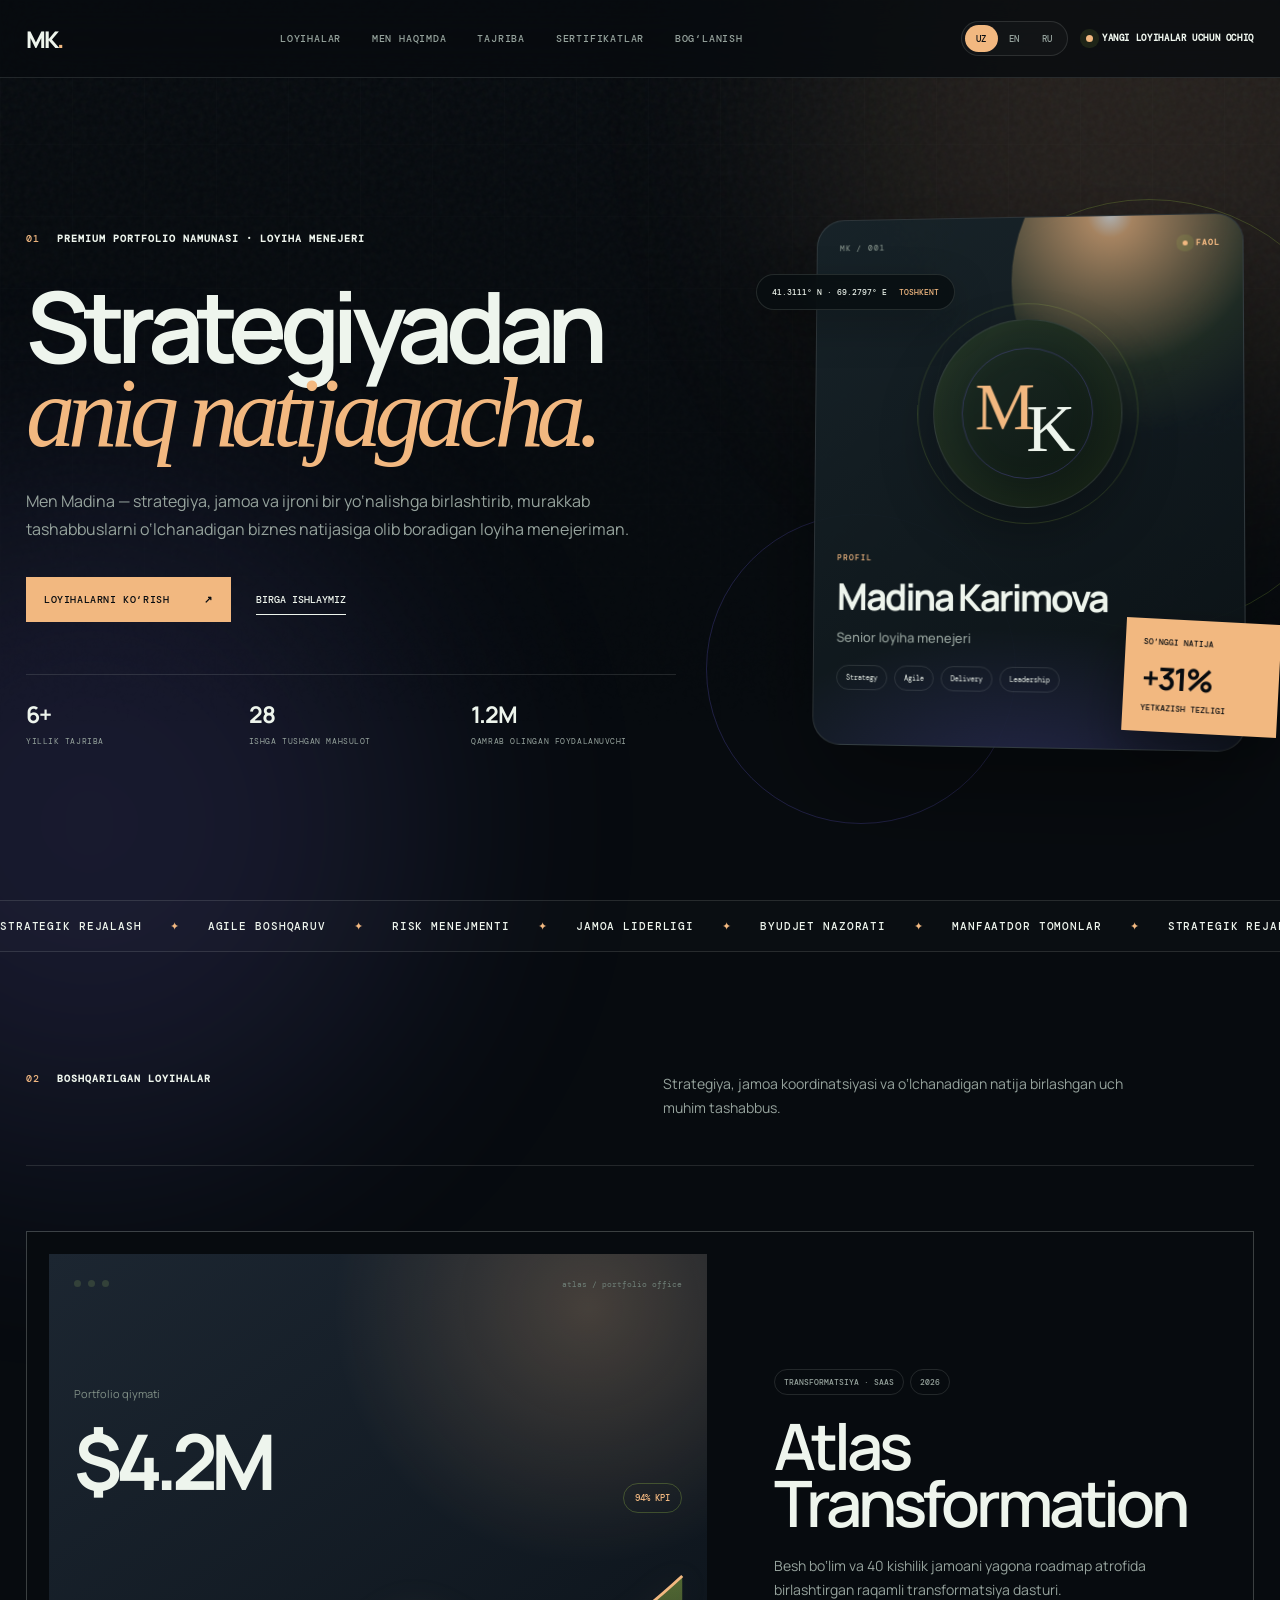
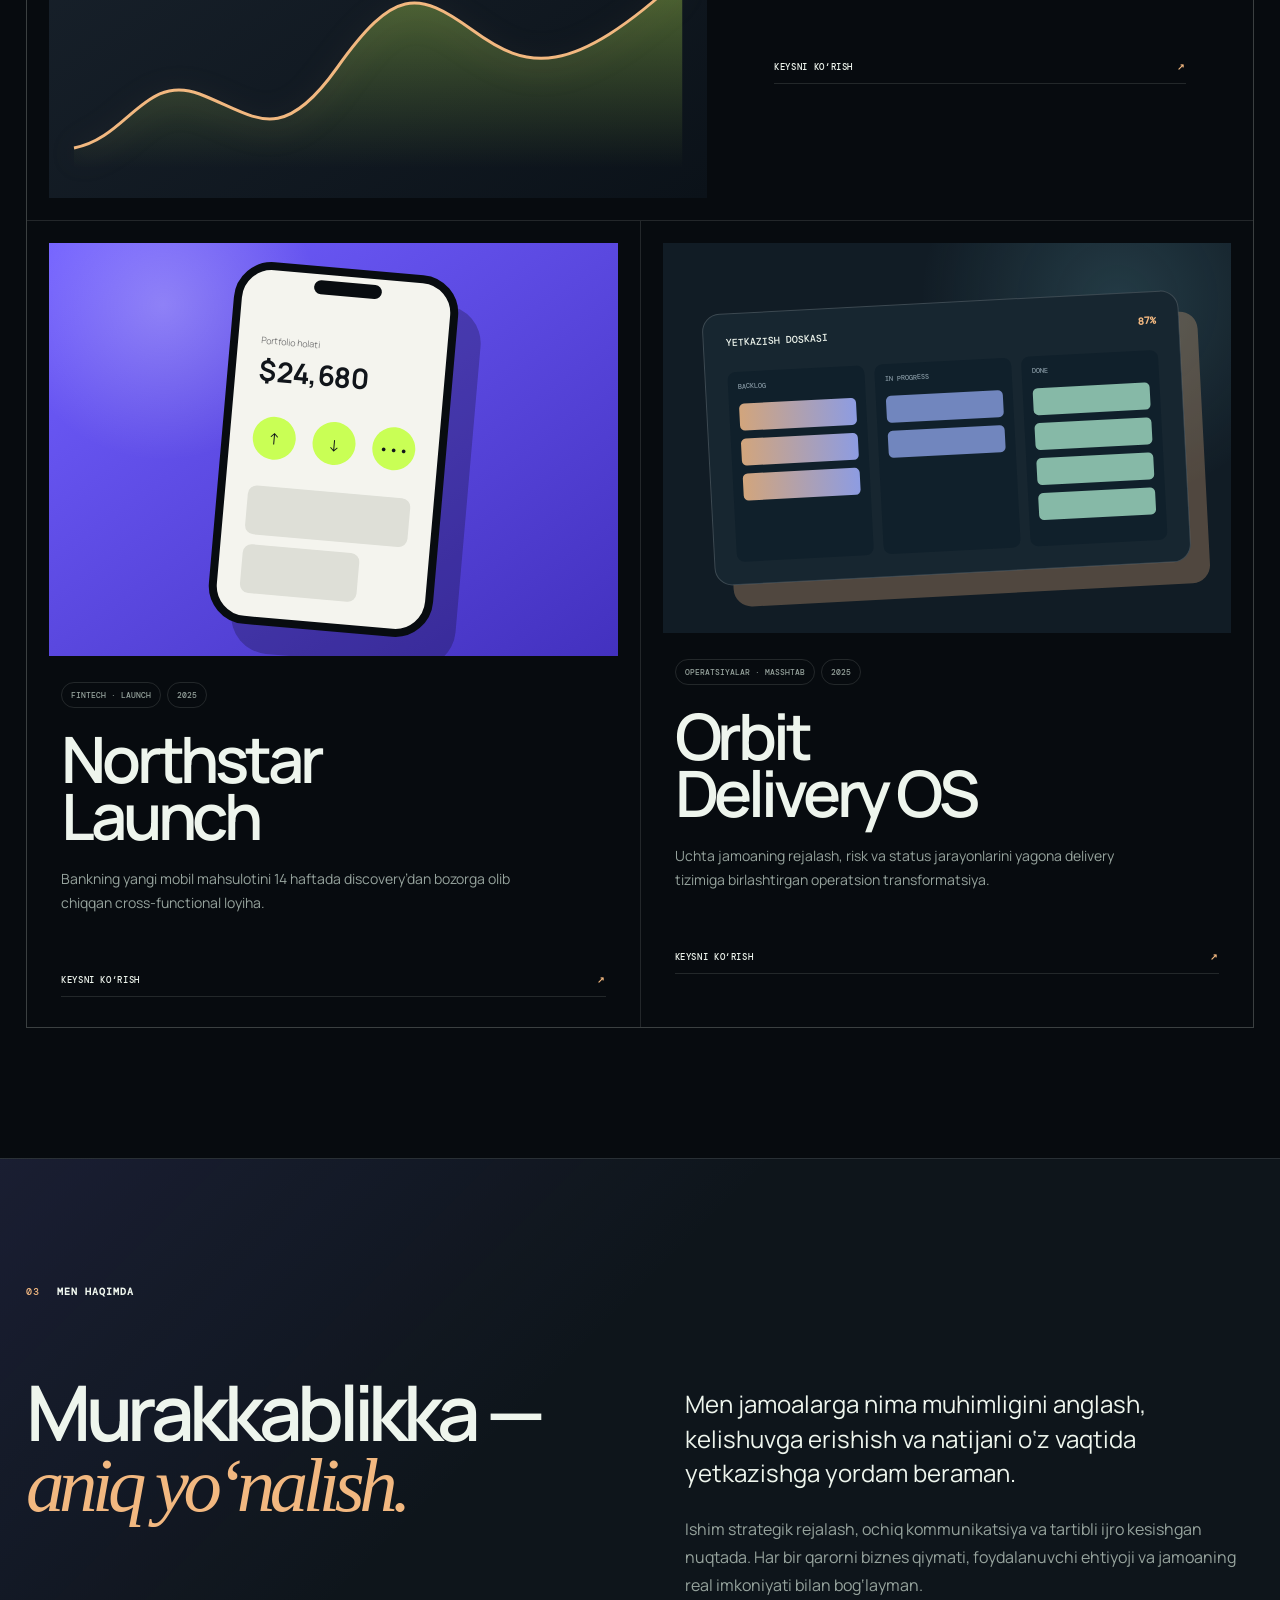
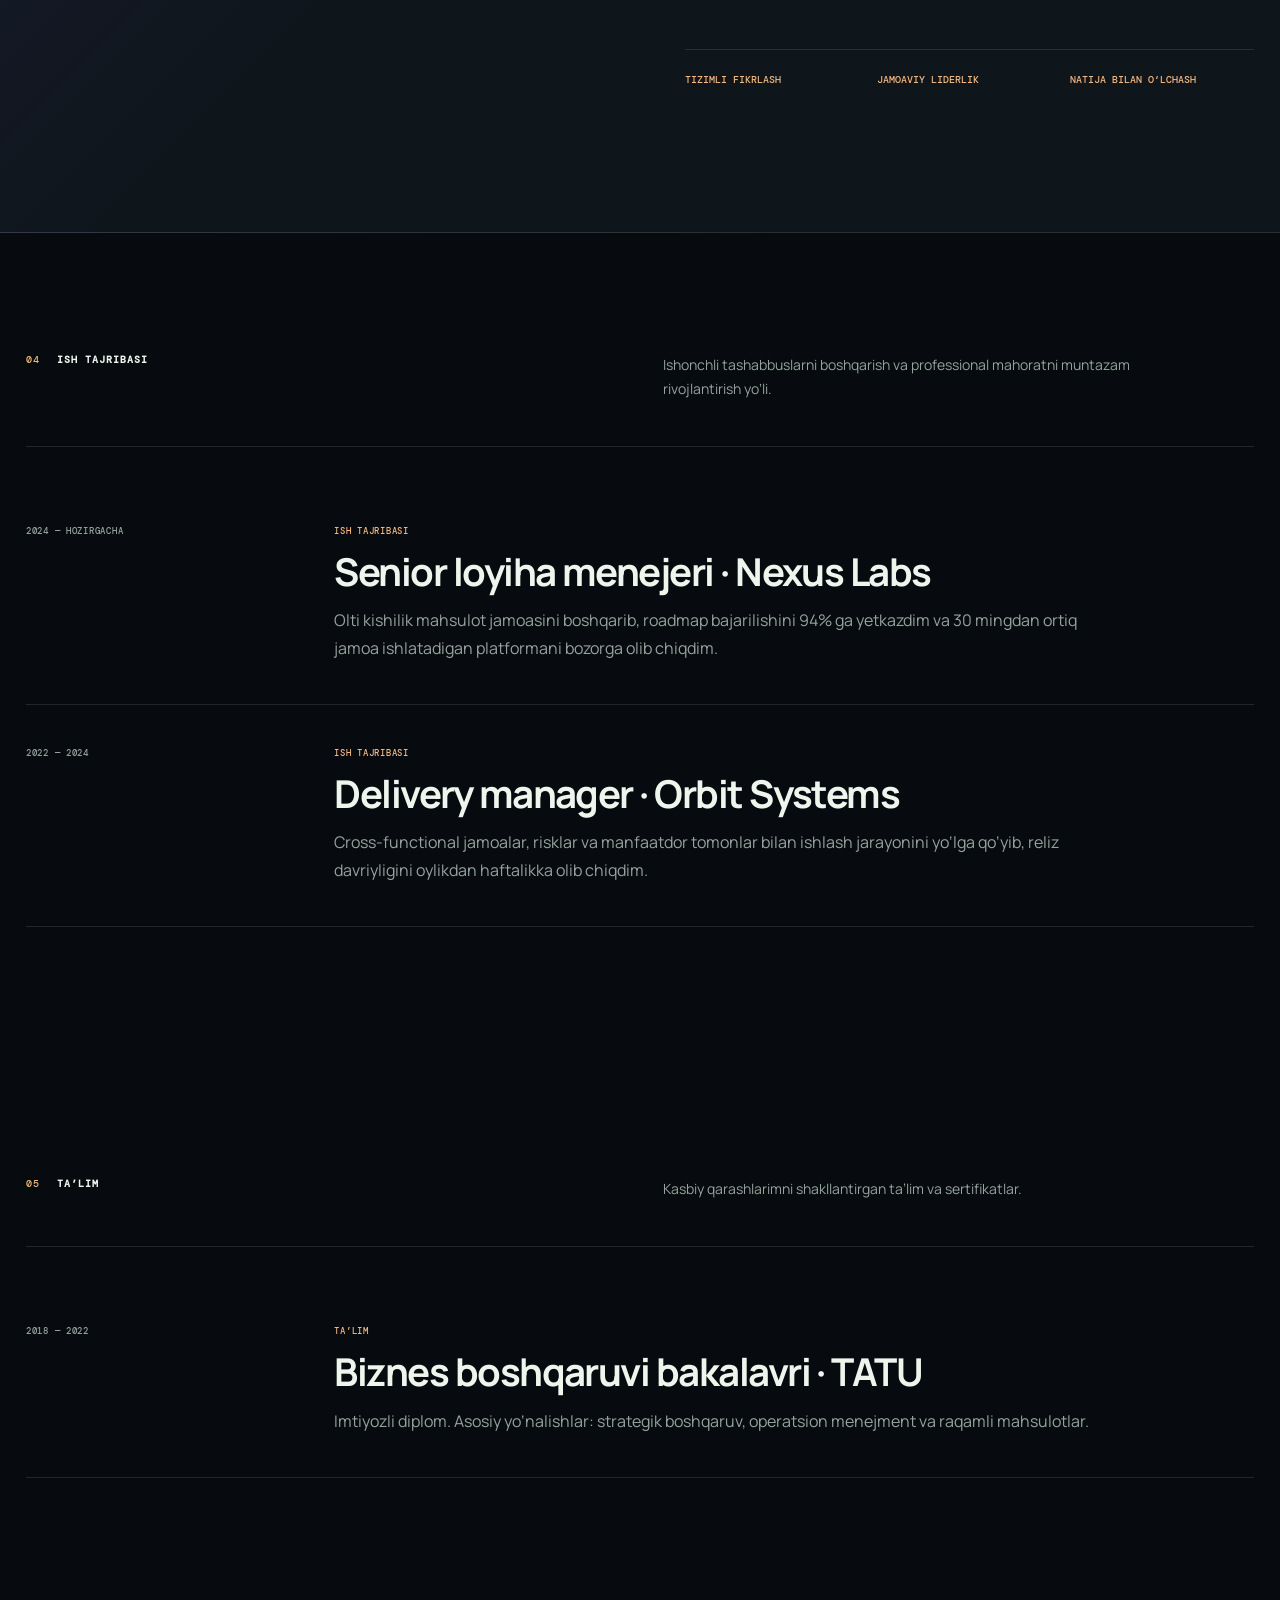
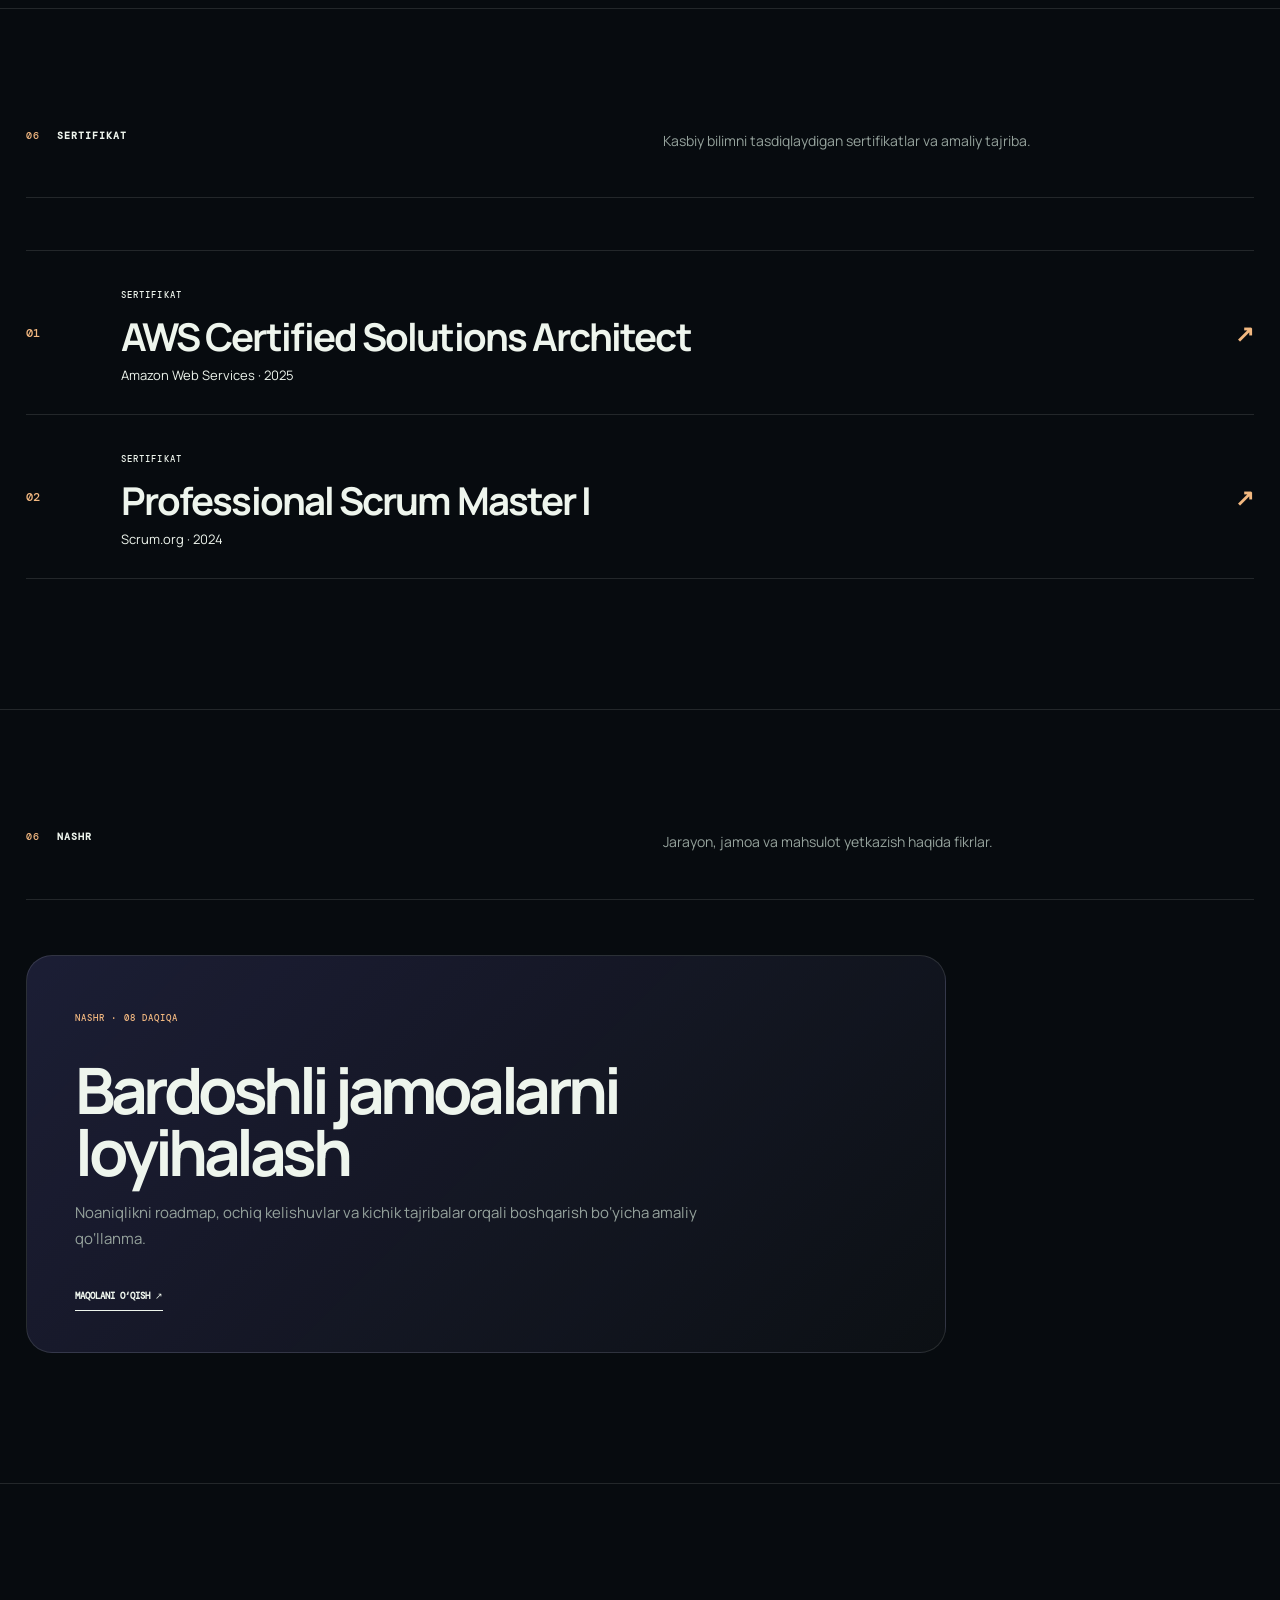
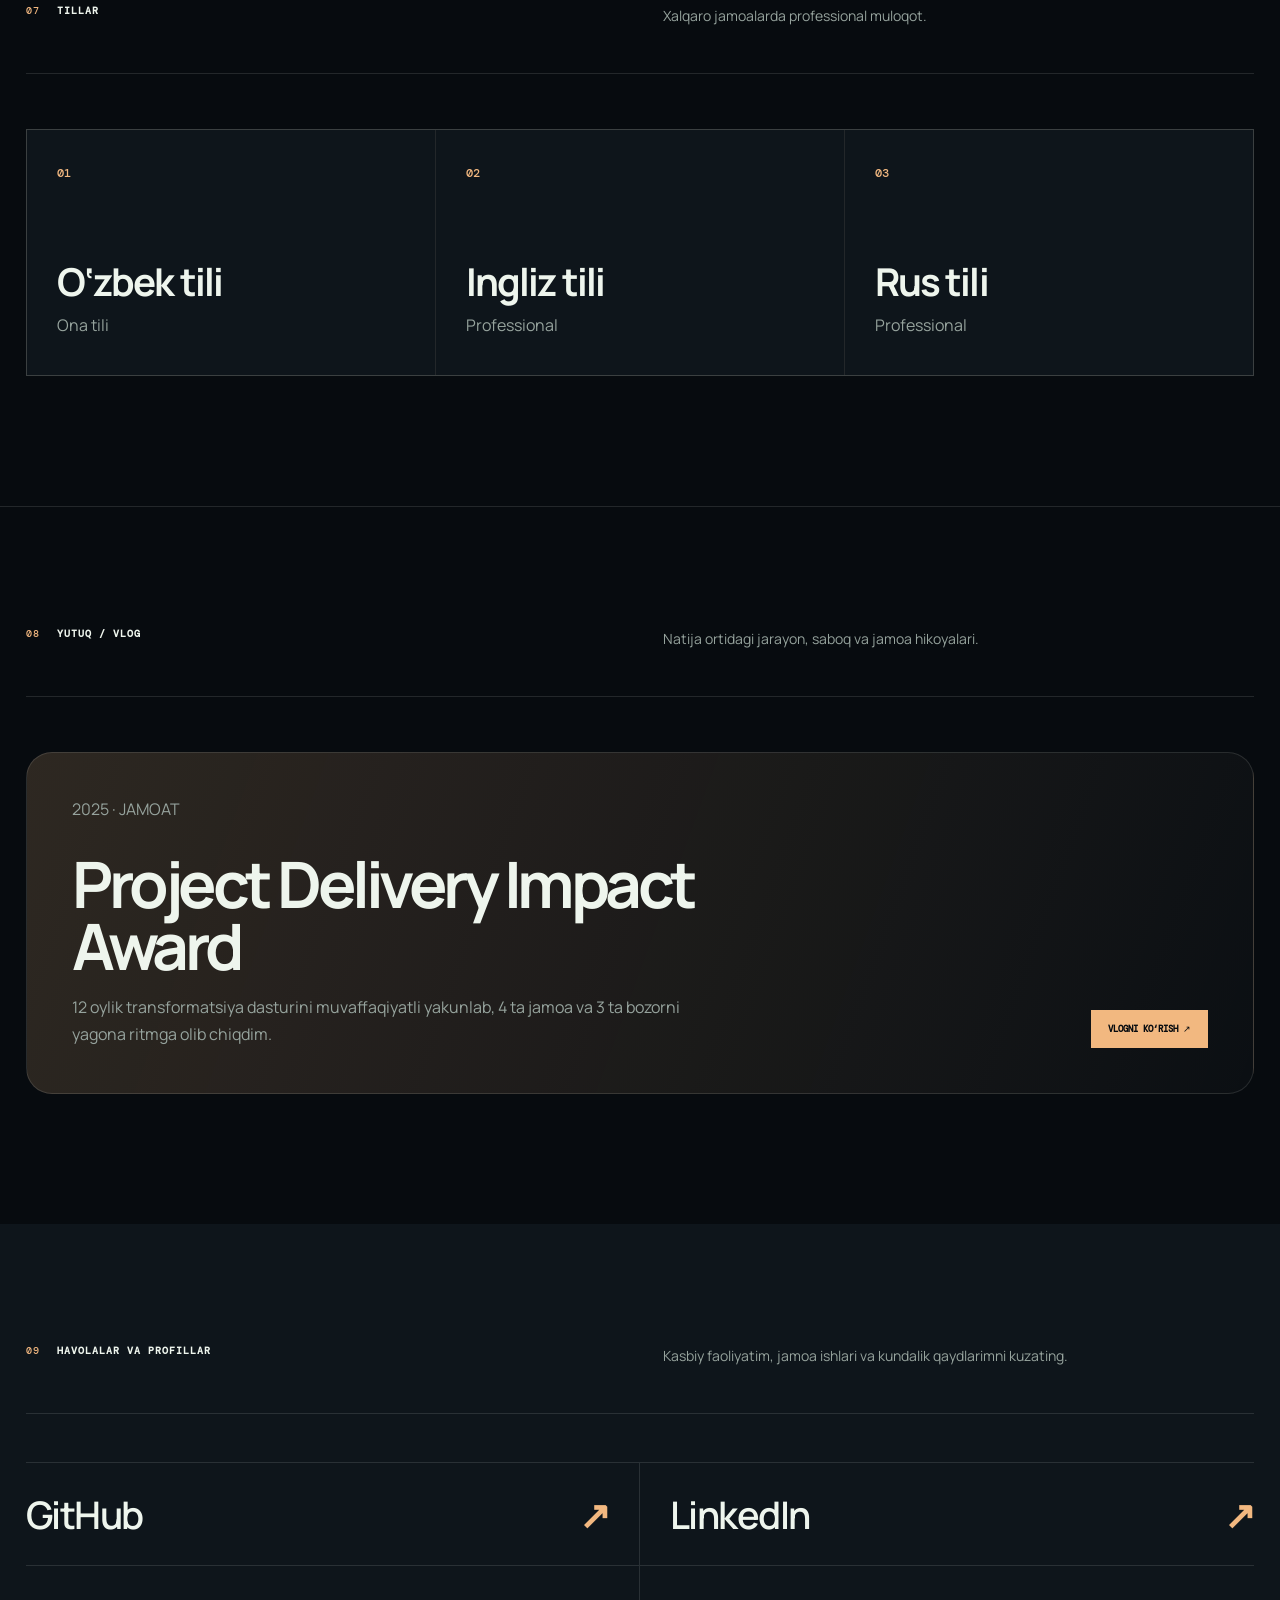
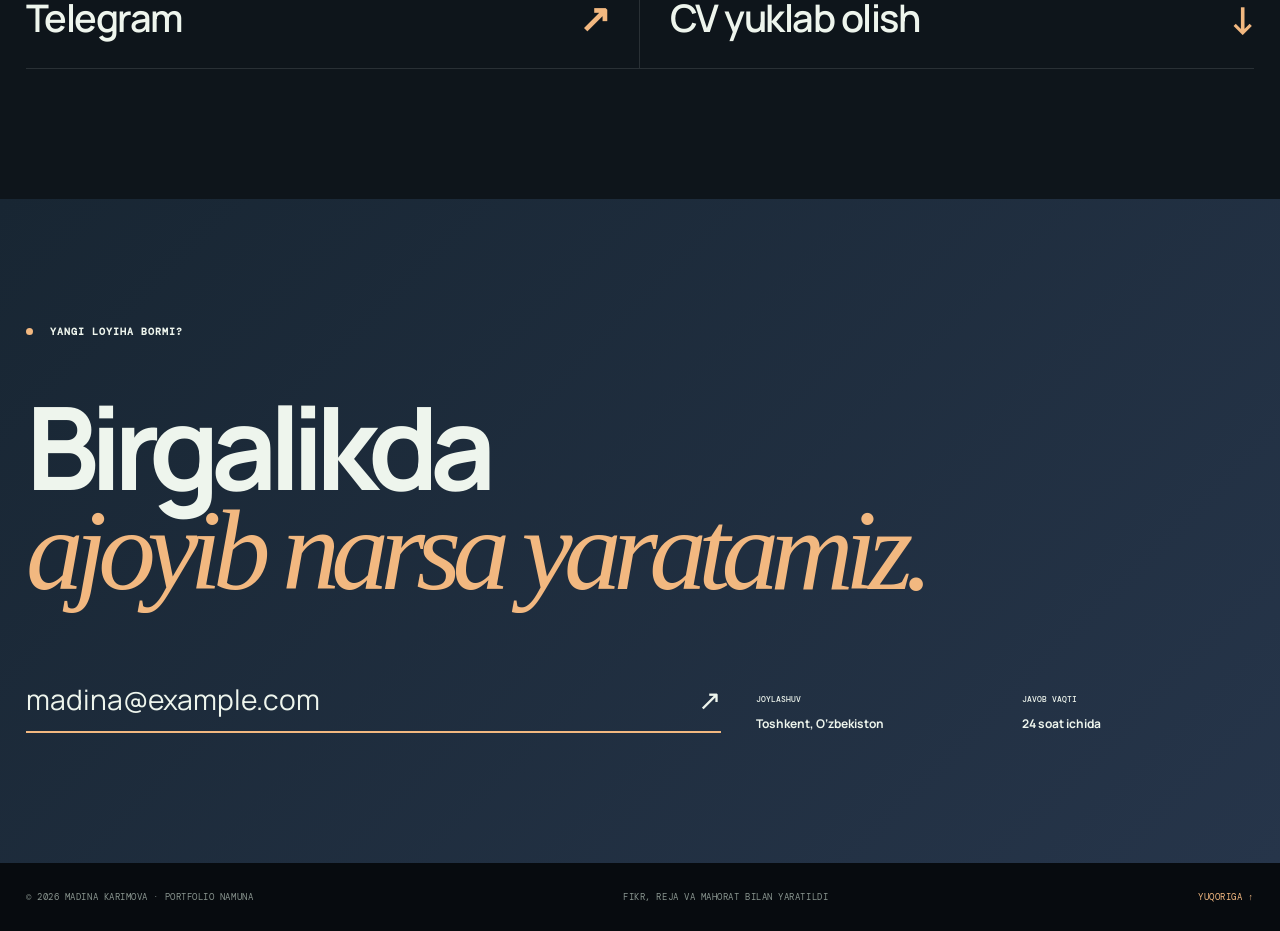
==== commit 0c8e3c7e: "Separate education and balance portfolio typography" ====
--- a/examples/developer-portfolio/index.html
+++ b/examples/developer-portfolio/index.html
@@ -106,16 +106,20 @@
       </section>
 
       <section class="journey section-pad" id="experience">
-        <div class="section-heading reveal"><div><span>04</span><b data-i18n="experienceEducation">Tajriba va ta’lim</b></div><p data-i18n="journeyIntro">Ishonchli mahsulotlarni yetkazish va mahoratni muntazam chuqurlashtirish yo‘li.</p></div>
+        <div class="section-heading reveal"><div><span>04</span><b data-i18n="experienceSection">Ish tajribasi</b></div><p data-i18n="journeyIntro">Ishonchli tashabbuslarni boshqarish va professional mahoratni muntazam rivojlantirish yo‘li.</p></div>
         <div class="timeline">
           <article class="timeline-item reveal"><time data-i18n="presentDate">2024 — Hozirgacha</time><div><span data-i18n="experienceBadge">ISH TAJRIBASI</span><h3 data-i18n="experienceTitleOne">Senior dasturiy ta’minot muhandisi · Nexus Labs</h3><p data-i18n="experienceOne">Olti kishilik mahsulot jamoasini boshqardim, API kechikishini 47% kamaytirdim va 30 mingdan ortiq jamoa ishlatadigan tahlil platformasini yetkazdim.</p></div></article>
           <article class="timeline-item reveal"><time>2022 — 2024</time><div><span data-i18n="experienceBadge">ISH TAJRIBASI</span><h3 data-i18n="experienceTitleTwo">Full-stack muhandis · Orbit Systems</h3><p data-i18n="experienceTwo">Cloud-native servislar va accessibility talablariga mos React interfeyslarini qurib, reliz davriyligini oylikdan haftalikka olib chiqdim.</p></div></article>
-          <article class="timeline-item reveal"><time>2018 — 2022</time><div><span data-i18n="educationBadge">TA’LIM</span><h3 data-i18n="educationTitle">Software Engineering bakalavri · TATU</h3><p data-i18n="educationText">Imtiyozli diplom. Asosiy yo‘nalishlar: taqsimlangan tizimlar, inson-kompyuter o‘zaro aloqasi va amaliy mashinaviy o‘rganish.</p></div></article>
         </div>
       </section>
 
+      <section class="journey education-section section-pad" id="education">
+        <div class="section-heading reveal"><div><span>05</span><b data-i18n="educationSection">Ta’lim</b></div><p data-i18n="educationIntro">Kasbiy qarashlarimni shakllantirgan ta’lim va sertifikatlar.</p></div>
+        <div class="timeline"><article class="timeline-item reveal"><time>2018 — 2022</time><div><span data-i18n="educationBadge">TA’LIM</span><h3 data-i18n="educationTitle">Biznes boshqaruvi bakalavri · TATU</h3><p data-i18n="educationText">Imtiyozli diplom. Asosiy yo‘nalishlar: strategik boshqaruv, operatsion menejment va raqamli mahsulotlar.</p></div></article></div>
+      </section>
+
       <section class="credentials-section section-pad" id="certificates">
-        <div class="section-heading reveal"><div><span>05</span><b data-i18n="certificate">Sertifikatlar</b></div><p data-i18n="certificateIntro">Kasbiy bilimni tasdiqlaydigan sertifikatlar va amaliy tajriba.</p></div>
+        <div class="section-heading reveal"><div><span>06</span><b data-i18n="certificate">Sertifikatlar</b></div><p data-i18n="certificateIntro">Kasbiy bilimni tasdiqlaydigan sertifikatlar va amaliy tajriba.</p></div>
         <div class="certificate-list">
           <button class="certificate-item reveal" type="button" data-certificate="aws"><span>01</span><div><small data-i18n="certificate">SERTIFIKAT</small><h3>AWS Certified Solutions Architect</h3><p>Amazon Web Services · 2025</p></div><b>↗</b></button>
           <button class="certificate-item reveal" type="button" data-certificate="pmp"><span>02</span><div><small data-i18n="certificate">SERTIFIKAT</small><h3>Professional Scrum Master I</h3><p>Scrum.org · 2024</p></div><b>↗</b></button>
--- a/examples/developer-portfolio/styles.css
+++ b/examples/developer-portfolio/styles.css
@@ -92,7 +92,7 @@
 .project-copy { padding: 25px 12px 8px; }.project-large .project-copy { align-self: center; padding: 45px; }.tag { display:inline-block;margin:0 6px 22px 0;padding:7px 9px;border:1px solid var(--line);border-radius:99px;font:500 8px "DM Mono",monospace;text-transform:uppercase}.project-copy h2{margin:0 0 22px;color:var(--ink);font-size:clamp(42px,5vw,72px);font-weight:600;letter-spacing:-.065em;line-height:.9}.project-copy p{max-width:460px;min-height:75px;margin:0 0 32px;font-size:14px;line-height:1.75}.project-copy a{display:flex;justify-content:space-between;padding-bottom:10px;color:var(--ink);border-bottom:1px solid var(--line);font:500 9px "DM Mono",monospace;text-transform:uppercase;letter-spacing:.07em}.project-copy a b{color:var(--acid);transition:transform .2s}.project-copy a:hover b{transform:translate(4px,-4px)}
 
 .about { padding-top: 125px; padding-bottom: 145px; color: var(--ink); border-top: 1px solid var(--line); border-bottom: 1px solid var(--line); background: linear-gradient(135deg,rgba(125,108,255,.1),transparent 40%),var(--surface); }
-.about-grid { display:grid;grid-template-columns:1fr 1fr;gap:7vw;margin-top:78px}.about h2{margin:0;font-size:clamp(58px,7.4vw,108px);font-weight:600;letter-spacing:-.07em;line-height:.88}.about-copy{padding-top:10px}.about-copy p{color:var(--muted);line-height:1.75}.about-copy .lead{margin-top:0;color:var(--ink);font-size:21px;line-height:1.5}.principles{display:grid;grid-template-columns:repeat(3,1fr);gap:8px;margin-top:50px;padding-top:22px;border-top:1px solid var(--line)}.principles span{font:500 8px/1.5 "DM Mono",monospace;text-transform:uppercase;color:var(--acid)}
+.about-grid { display:grid;grid-template-columns:1fr 1fr;gap:7vw;margin-top:78px}.about h2{margin:0;font-size:clamp(48px,6vw,88px);font-weight:600;letter-spacing:-.07em;line-height:.92}.about-copy{padding-top:10px}.about-copy p{color:var(--muted);font-size:16px;line-height:1.75}.about-copy .lead{margin-top:0;color:var(--ink);font-size:24px;line-height:1.45}.principles{display:grid;grid-template-columns:repeat(3,1fr);gap:8px;margin-top:50px;padding-top:22px;border-top:1px solid var(--line)}.principles span{font:500 10px/1.5 "DM Mono",monospace;text-transform:uppercase;color:var(--acid)}
 .timeline { margin-top: 36px; }.timeline-item{display:grid;grid-template-columns:.42fr 1.58fr;gap:5vw;padding:42px 0;border-bottom:1px solid var(--line)}.timeline-item time,.timeline-item div>span{font:500 9px "DM Mono",monospace;text-transform:uppercase;letter-spacing:.08em}.timeline-item div>span{display:block;margin-bottom:12px;color:var(--acid)}.timeline-item h3{margin:0 0 12px;color:var(--ink);font-size:clamp(23px,3vw,39px);line-height:1.18;letter-spacing:-.04em}.timeline-item p{max-width:760px;margin:0;line-height:1.75}
 .credentials-section,.publication-section,.languages-section,.achievement-section{padding-top:120px;padding-bottom:130px;border-top:1px solid var(--line)}.certificate-list{margin-top:52px;border-top:1px solid var(--line)}.certificate-item{width:100%;display:grid;grid-template-columns:70px 1fr 40px;gap:25px;align-items:center;padding:30px 0;color:var(--ink);border:0;border-bottom:1px solid var(--line);background:transparent;text-align:left;cursor:pointer;transition:.25s}.certificate-item:hover{padding-left:14px;color:var(--acid);background:rgba(255,255,255,.025)}.certificate-item>span{color:var(--acid);font:500 12px "DM Mono",monospace}.certificate-item small{font:500 9px "DM Mono",monospace;letter-spacing:.12em;text-transform:uppercase}.certificate-item h3{margin:7px 0 3px;font-size:clamp(24px,3vw,42px);letter-spacing:-.05em}.certificate-item p{margin:0;font-size:13px}.certificate-item>b{justify-self:end;color:var(--acid);font-size:23px}.publication-card{max-width:920px;margin-top:55px;padding:48px;border:1px solid var(--line);border-radius:26px;background:linear-gradient(135deg,rgba(139,130,255,.16),rgba(255,255,255,.025))}.publication-card>span,.achievement-card>span{color:var(--acid);font:500 9px "DM Mono",monospace;letter-spacing:.12em;text-transform:uppercase}.publication-card h2,.achievement-card h2{max-width:760px;margin:33px 0 18px;color:var(--ink);font-size:clamp(35px,5vw,70px);line-height:.96;letter-spacing:-.07em}.publication-card p{max-width:680px;margin:0 0 30px;font-size:15px;line-height:1.75}.publication-card a{color:var(--ink);font:500 9px "DM Mono",monospace;text-transform:uppercase;border-bottom:1px solid var(--ink);padding-bottom:8px}.language-grid{display:grid;grid-template-columns:repeat(3,1fr);gap:1px;margin-top:55px;border:1px solid var(--line);background:var(--line)}.language-card{min-height:245px;padding:30px;background:var(--surface)}.language-card strong{color:var(--acid);font:500 12px "DM Mono",monospace}.language-card h3{margin:73px 0 6px;color:var(--ink);font-size:clamp(24px,3vw,40px);letter-spacing:-.05em}.language-card p{margin:0}.achievement-card{display:flex;justify-content:space-between;align-items:end;gap:35px;margin-top:55px;padding:45px;border:1px solid var(--line);border-radius:26px;background:linear-gradient(110deg,rgba(242,184,128,.17),rgba(255,255,255,.02))}.achievement-card h2{margin-bottom:0}.achievement-card p{max-width:650px;margin:18px 0 0;line-height:1.7}.achievement-card a{flex:none;padding:13px 17px;color:var(--bg);background:var(--acid);font:500 9px "DM Mono",monospace;text-transform:uppercase}.certificate-modal{width:min(560px,calc(100% - 30px));padding:44px;border:1px solid var(--line);border-radius:26px;color:var(--ink);background:#111a21;box-shadow:0 30px 100px rgba(0,0,0,.6)}.certificate-modal::backdrop{background:rgba(2,6,9,.75);backdrop-filter:blur(8px)}.certificate-modal>span{color:var(--acid);font:500 9px "DM Mono",monospace;letter-spacing:.1em}.modal-seal{width:70px;height:70px;margin:28px 0;display:grid;place-items:center;border:1px solid var(--acid);border-radius:50%;color:var(--acid);font:600 22px "DM Mono",monospace}.certificate-modal h2{margin:0;color:var(--ink);font-size:clamp(28px,4vw,46px);line-height:1;letter-spacing:-.06em}.certificate-modal p{margin:17px 0 30px}.modal-close{position:absolute;right:22px;top:16px;border:0;color:var(--muted);background:none;font-size:27px;cursor:pointer}.button.primary{border-color:var(--acid);color:var(--bg);background:var(--acid)}
 .profiles{background:var(--surface)}.profile-links{margin-top:48px;display:grid;grid-template-columns:repeat(2,1fr);border-top:1px solid var(--line)}.profile-links a{display:flex;justify-content:space-between;padding:25px 0;color:var(--ink);border-bottom:1px solid var(--line);font-size:clamp(20px,3vw,38px);font-weight:600;letter-spacing:-.04em}.profile-links a:nth-child(odd){padding-right:30px;border-right:1px solid var(--line)}.profile-links a:nth-child(even){padding-left:30px}.profile-links a b{color:var(--acid);transition:transform .2s}.profile-links a:hover b{transform:translate(5px,-5px)}
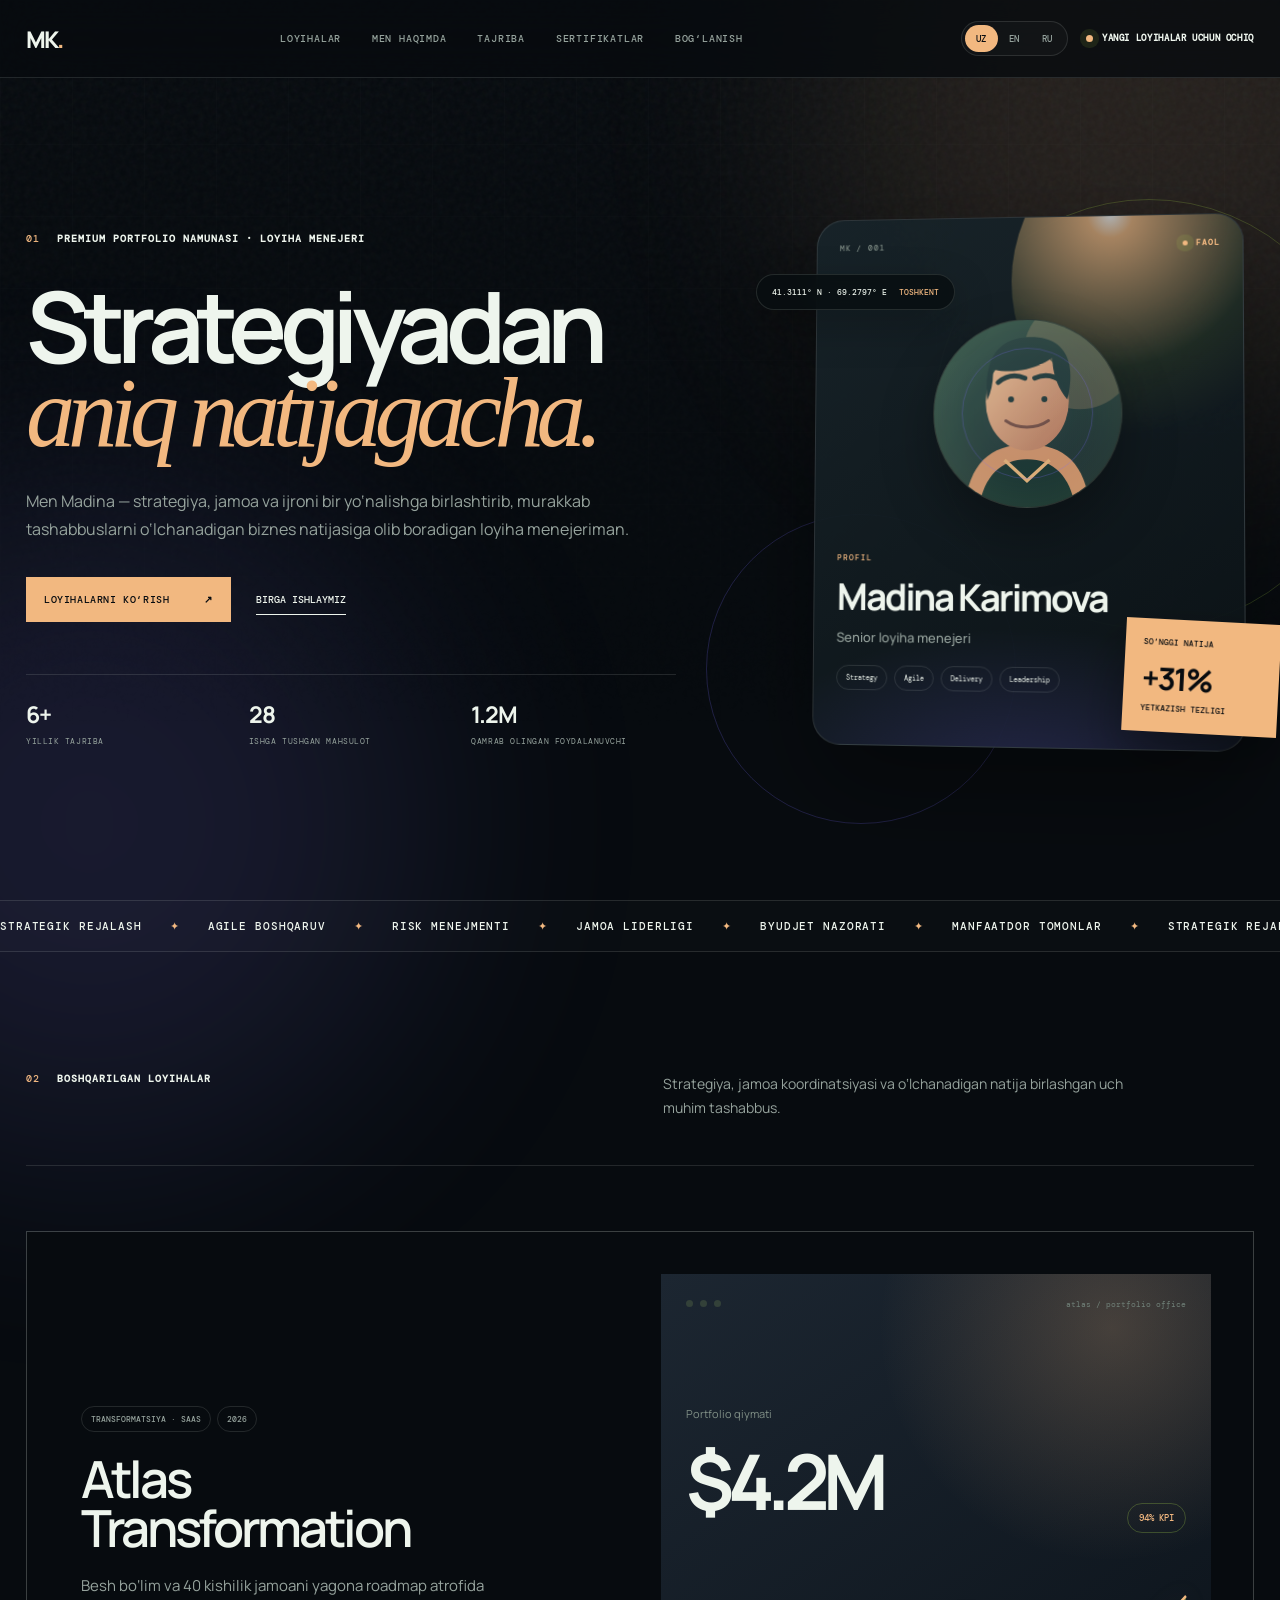
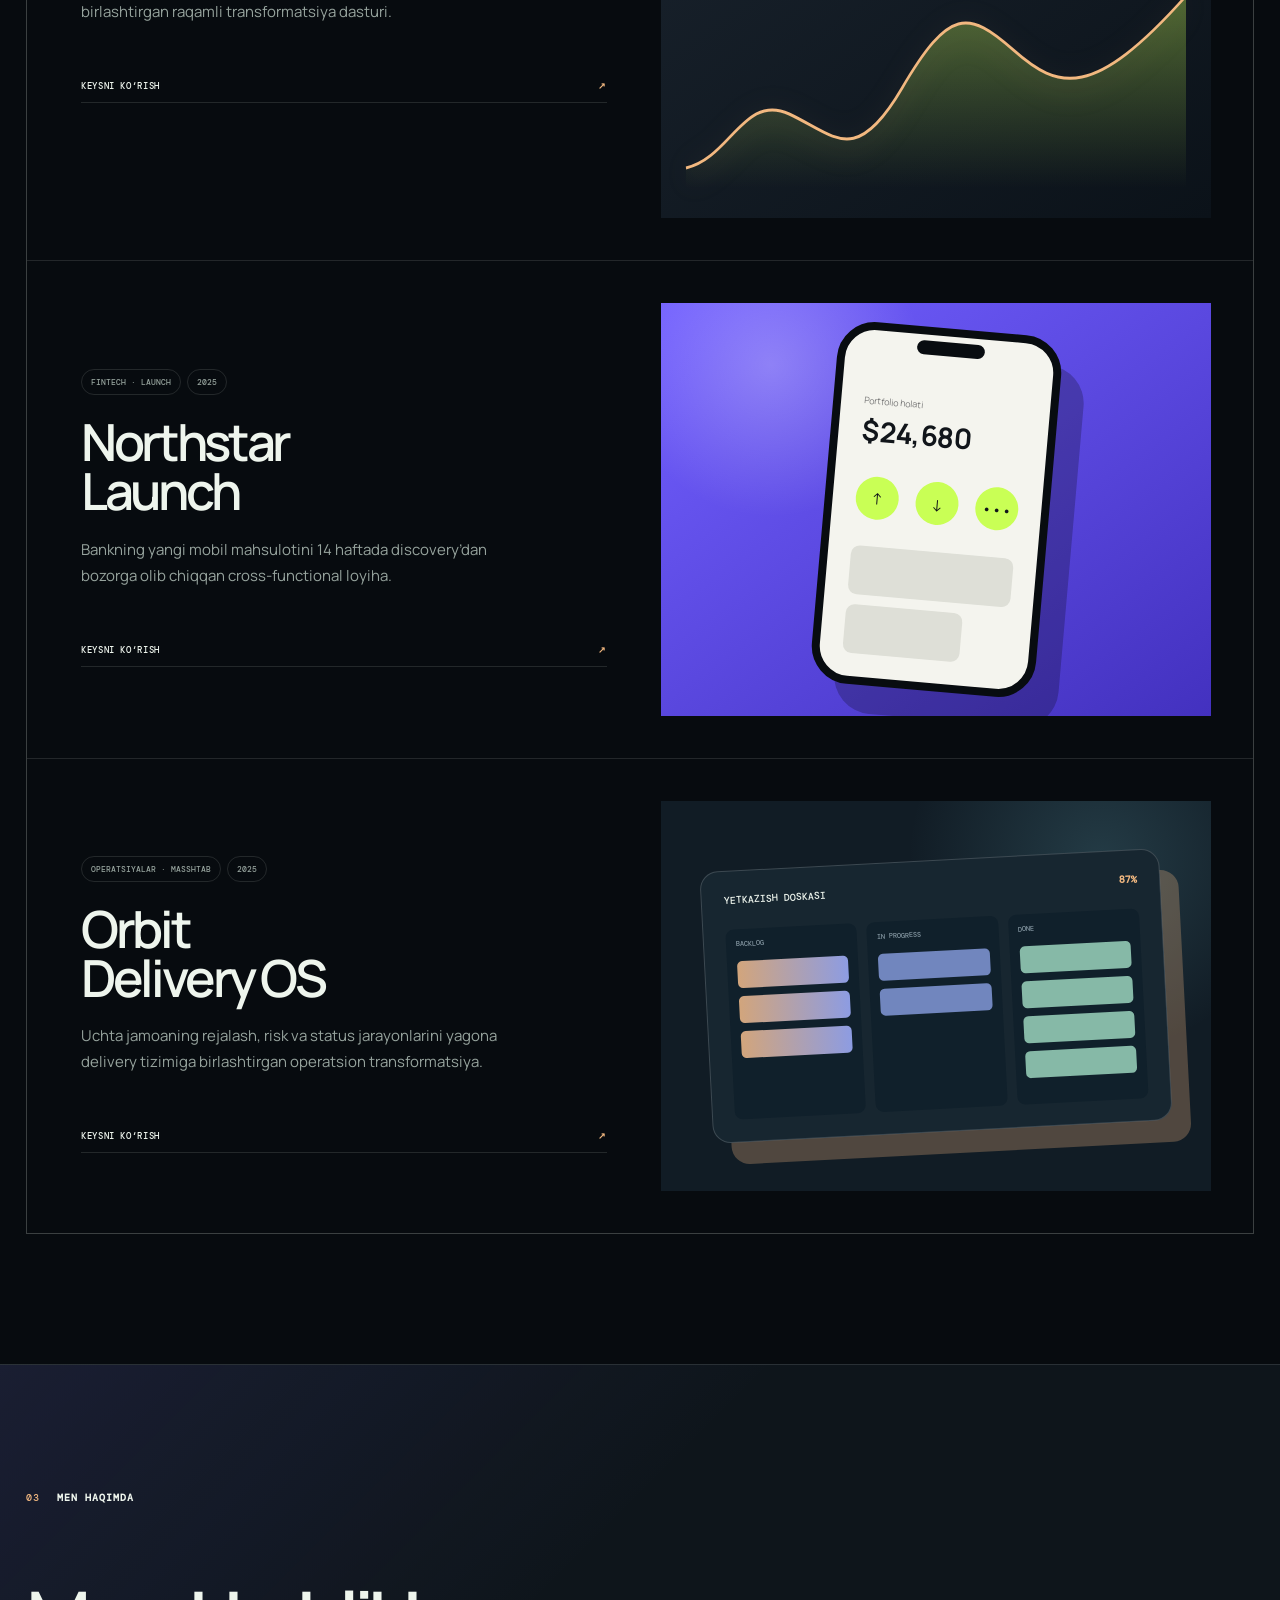
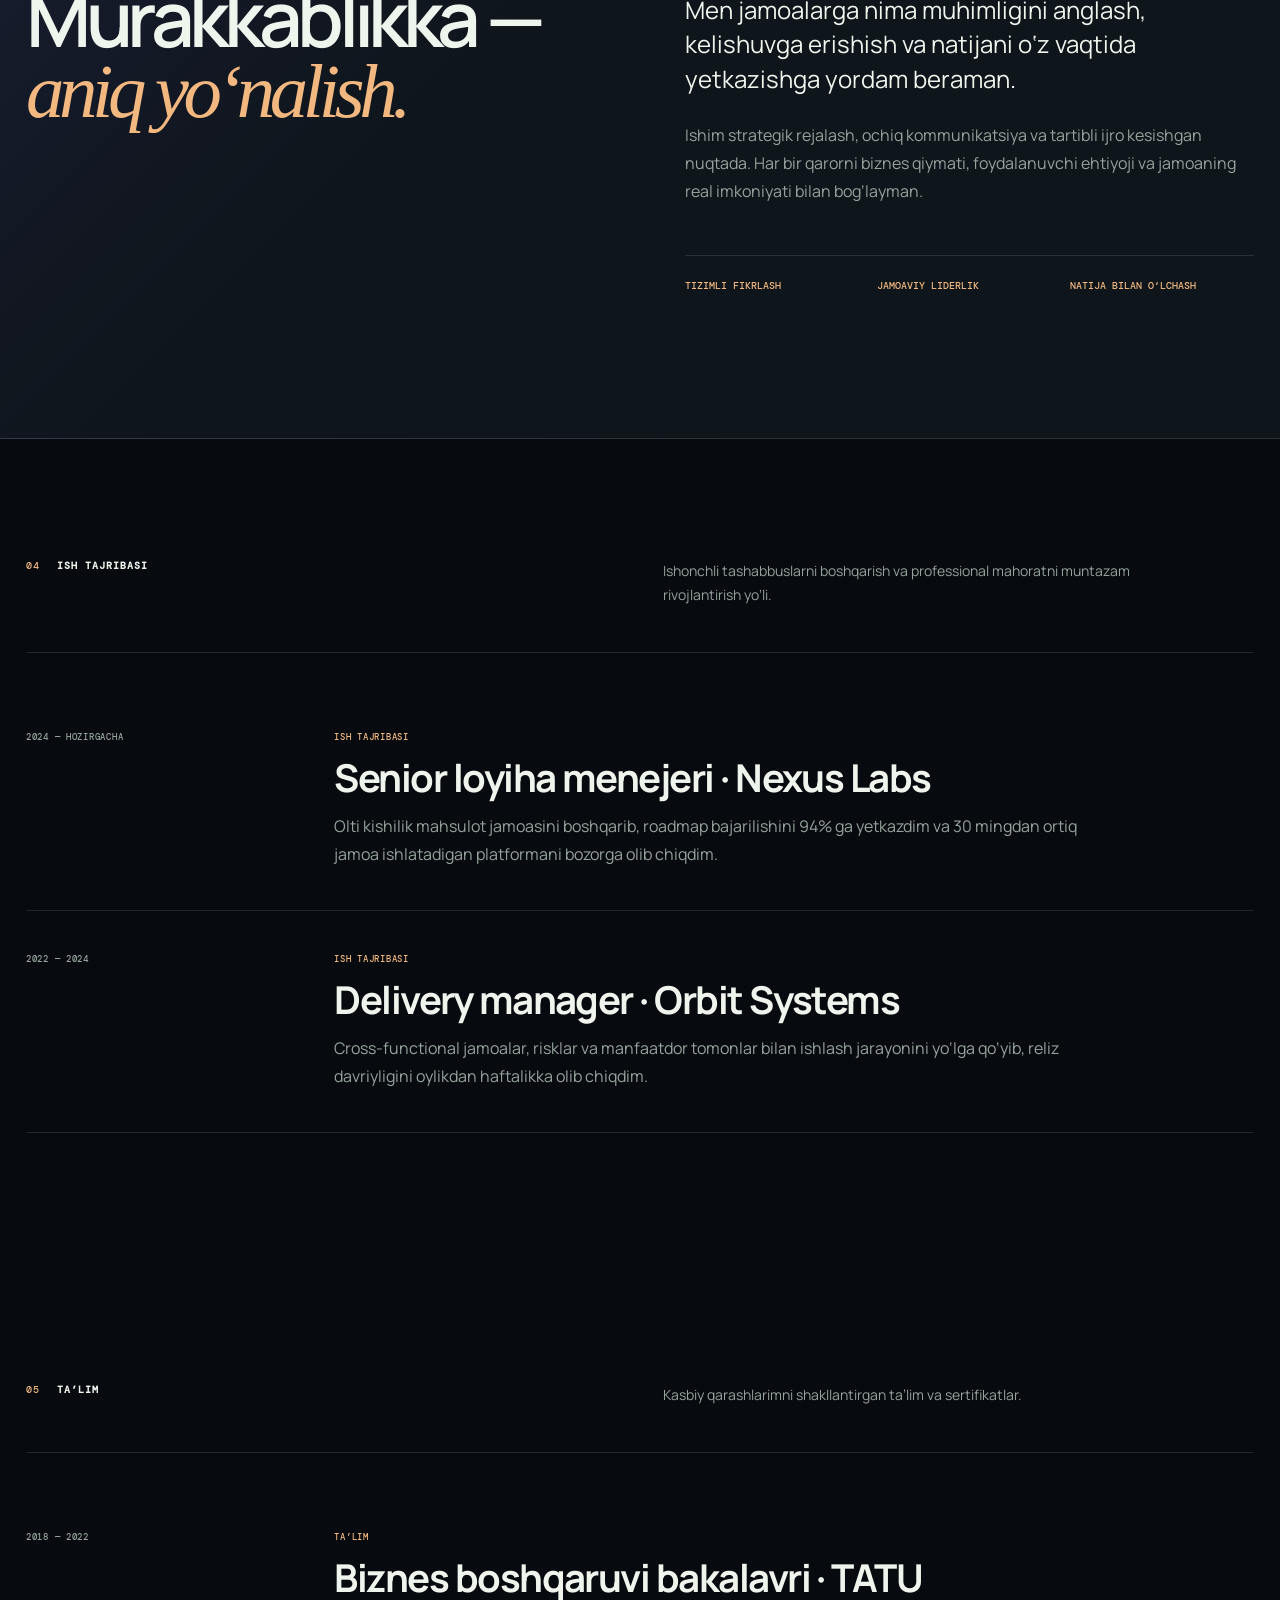
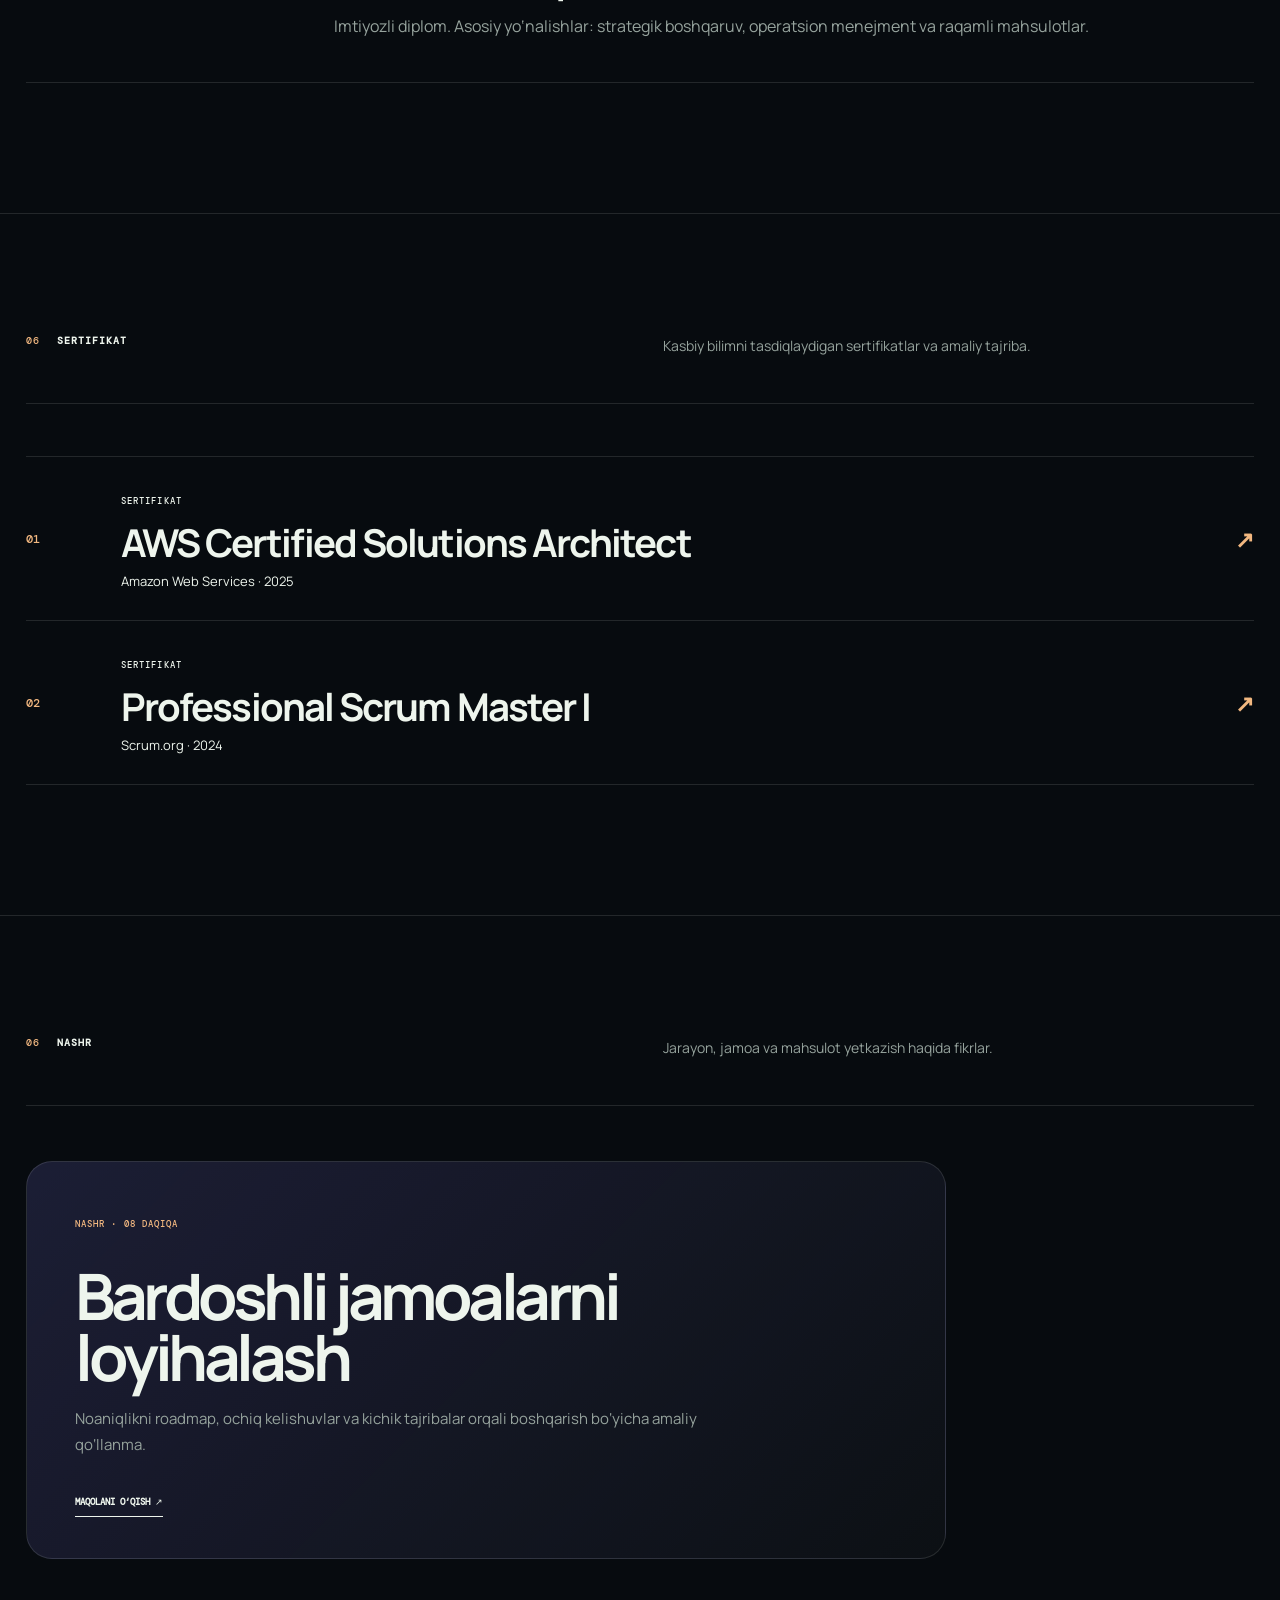
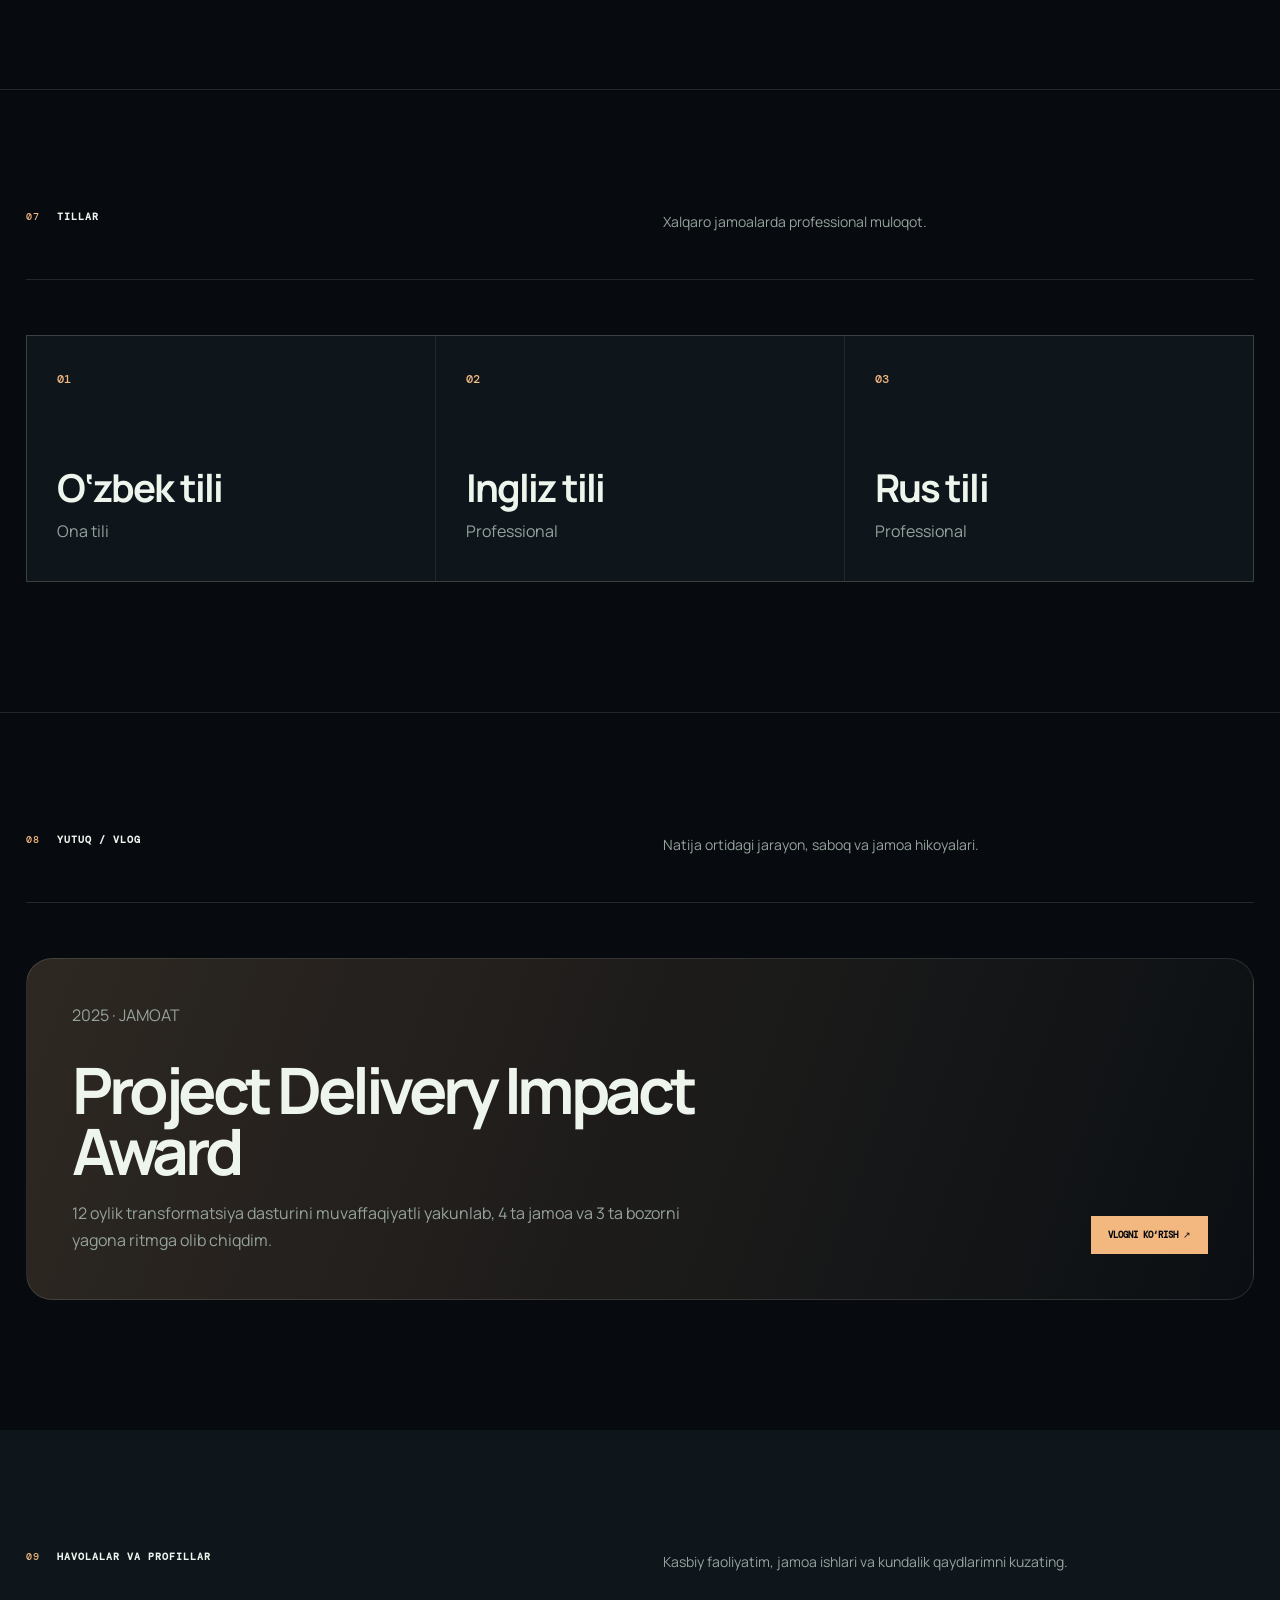
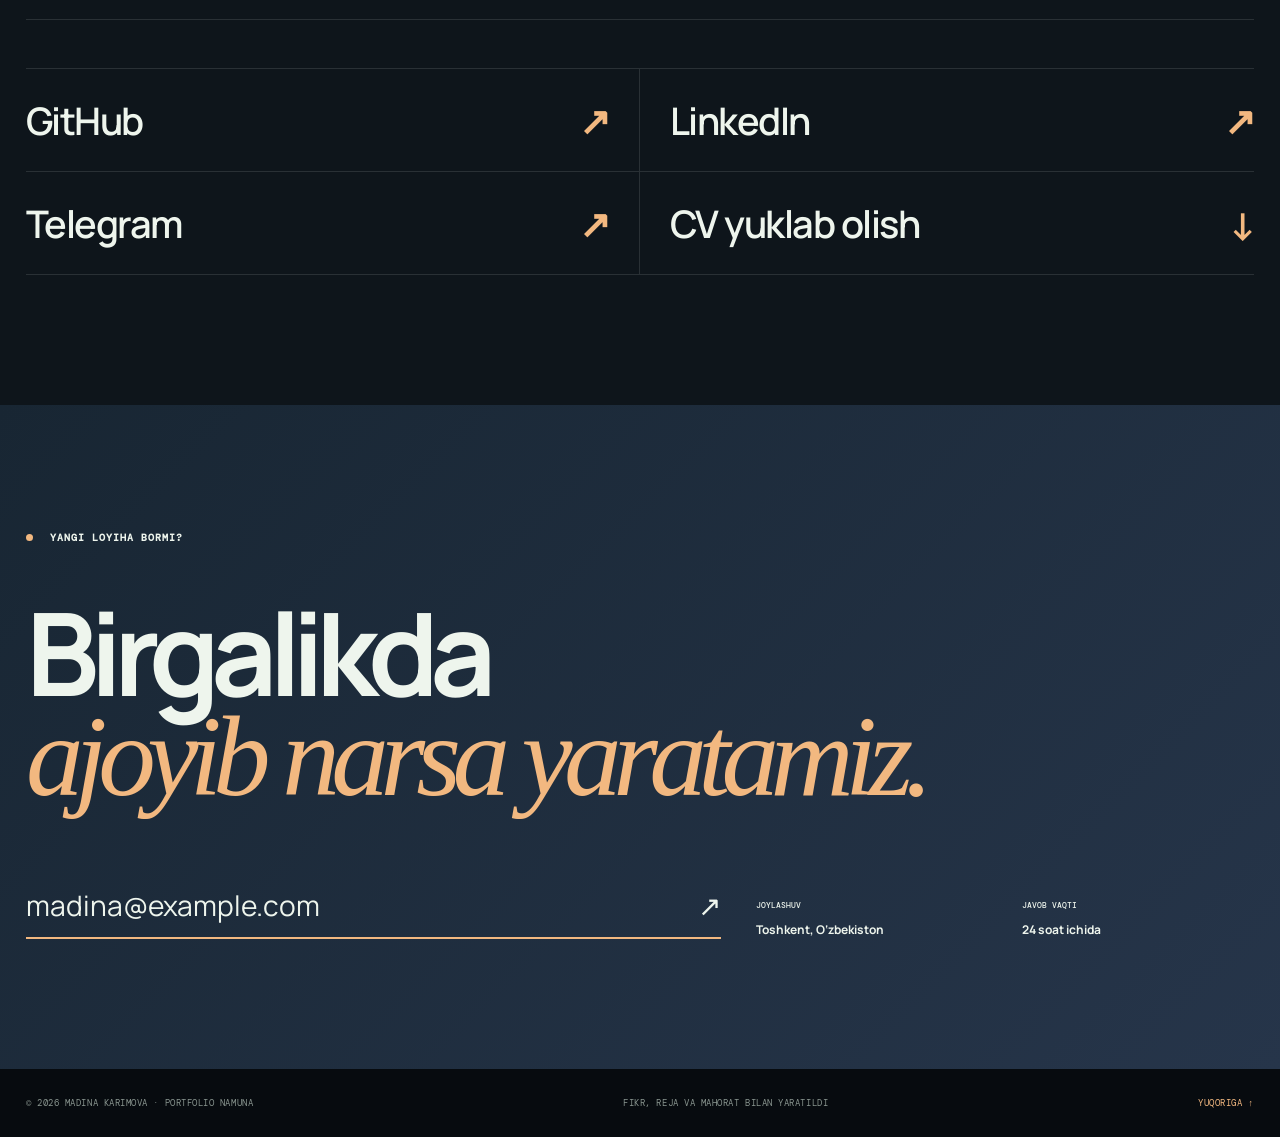
==== commit f4da3c72: "Add portrait visual to portfolio hero" ====
--- a/examples/developer-portfolio/index.html
+++ b/examples/developer-portfolio/index.html
@@ -58,7 +58,7 @@
           <div class="stage-orbit orbit-one"></div><div class="stage-orbit orbit-two"></div>
           <div class="profile-card">
             <div class="profile-top"><span>MK / 001</span><span class="live"><i></i><b data-i18n="live">Faol</b></span></div>
-            <div class="avatar-mark"><span>M</span><span>K</span></div>
+            <div class="avatar-mark"><img src="portrait.svg" alt="Madina Karimova portrait" /></div>
             <p data-i18n="profileLabel">PROFIL</p>
             <h2>Madina Karimova</h2>
             <h3 data-i18n="jobTitle">Senior loyiha menejeri</h3>
--- a/examples/developer-portfolio/styles.css
+++ b/examples/developer-portfolio/styles.css
@@ -61,7 +61,7 @@
 .profile-top { position: relative; z-index: 2; display: flex; justify-content: space-between; color: #7f8c85; font: 500 8px "DM Mono", monospace; text-transform: uppercase; letter-spacing: .1em; }
 .live { display: flex; align-items: center; gap: 8px; color: var(--acid); }
 .live i { display: block; width: 5px; height: 5px; }
-.avatar-mark { position: relative; z-index: 1; width: 190px; height: 190px; margin: 70px auto 45px; display: grid; place-items: center; border: 1px solid rgba(255,255,255,.12); border-radius: 50%; background: linear-gradient(145deg,#1d2d26,#0b1410); box-shadow: inset 0 0 55px rgba(201,255,85,.08),0 25px 55px rgba(0,0,0,.32); }
+.avatar-mark { position: relative; z-index: 1; width: 190px; height: 190px; margin: 70px auto 45px; display: grid; place-items: center; border: 1px solid rgba(255,255,255,.12); border-radius: 50%; background: linear-gradient(145deg,#1d2d26,#0b1410); box-shadow: inset 0 0 55px rgba(201,255,85,.08),0 25px 55px rgba(0,0,0,.32); overflow:hidden; }.avatar-mark img{width:100%;height:100%;object-fit:cover;display:block;mix-blend-mode:screen;opacity:.9}
 .avatar-mark::before, .avatar-mark::after { content: ""; position: absolute; border: 1px solid rgba(201,255,85,.14); border-radius: 50%; }
 .avatar-mark::before { inset: -17px; }.avatar-mark::after { inset: 28px; border-color: rgba(125,108,255,.25); }
 .avatar-mark span { position: absolute; color: var(--acid); font: 500 68px/1 Georgia,serif; }
@@ -80,8 +80,8 @@
 .work,.journey,.credentials,.profiles { padding-top: 120px; padding-bottom: 130px; }
 .section-heading { display: grid; grid-template-columns: 1fr 1fr; gap: 45px; padding-bottom: 45px; border-bottom: 1px solid var(--line); }
 .section-heading div { display: flex; gap: 17px; color: var(--ink); font: 500 10px "DM Mono",monospace; text-transform: uppercase; letter-spacing: .1em; }.section-heading p { max-width: 470px; margin: 0; font-size: 14px; line-height: 1.7; }
-.project-grid { display: grid; grid-template-columns: 1fr 1fr; gap: 1px; margin-top: 65px; background: var(--line); border: 1px solid var(--line); }
-.project { padding: 22px; background: var(--bg); }.project-large { grid-column: 1/-1; display: grid; grid-template-columns: 1.2fr .8fr; gap: 22px; }
+.project-grid { display: grid; grid-template-columns: 1fr; gap: 1px; margin-top: 65px; background: var(--line); border: 1px solid var(--line); }
+.project { display:grid;grid-template-columns:1fr 1fr;gap:42px;padding:42px;background:var(--bg); }.project-visual{grid-column:2;grid-row:1}.project-copy{grid-column:1;grid-row:1;align-self:center}.project-large { grid-column: auto; }
 .project-visual { min-height: 390px; padding: 25px; display: grid; place-items: center; overflow: hidden; }
 .analytics-visual { display: block; min-height: 500px; color: var(--ink); background: radial-gradient(circle at 82% 10%,rgba(242,184,128,.22),transparent 35%),linear-gradient(145deg,#1c2631,#0b1219); }
 .browser-bar { display: flex; align-items: center; gap: 7px; padding-bottom: 22px; color: #708078; font: 400 8px "DM Mono",monospace; }.browser-bar i { width: 7px; height: 7px; border-radius: 50%; background: #334139; }.browser-bar span { margin-left: auto; }.metric-row { display: flex; justify-content: space-between; align-items: end; margin-top: 75px; }.metric-row span,.metric-row strong { display: block; }.metric-row span { color: #819087; font-size: 11px; }.metric-row strong { margin-top: 7px; font-size: clamp(43px,6vw,81px); letter-spacing: -.08em; }.metric-row>b { padding: 8px 11px; color: var(--acid); border: 1px solid rgba(201,255,85,.22); border-radius: 99px; font: 500 9px "DM Mono",monospace; }
@@ -89,7 +89,7 @@
 .finance-visual { background: radial-gradient(circle at 20% 15%,rgba(255,255,255,.25),transparent 27%),linear-gradient(145deg,#715fff,#4331bf); }.phone { width: 225px; min-height: 355px; padding: 23px; color: #11151a; border: 8px solid #080c10; border-radius: 38px; background: #f4f4ee; box-shadow: 25px 28px 0 rgba(5,8,12,.24); transform: rotate(5deg); }.phone-notch { width: 68px; height: 14px; margin: -17px auto 44px; border-radius: 20px; background:#080c10}.phone small,.phone strong { display:block}.phone small{color:#777;font-size:9px}.phone strong{margin-top:4px;font-size:28px}.wallet-actions{display:flex;justify-content:space-between;margin:27px 0}.wallet-actions i{width:43px;height:43px;display:grid;place-items:center;border-radius:50%;background:#c9ff55;font-style:normal}.wallet-card{height:49px;margin-top:10px;border-radius:9px;background:#dedfd7}.wallet-card.short{width:72%}
 .code-visual { background: radial-gradient(circle at 80% 15%,rgba(85,230,255,.12),transparent 34%),#0a1014; }.code-window { width: 90%; color: #dde8df; border: 1px solid #2b3a34; border-radius: 13px; background: #0e1713; box-shadow: 18px 22px 0 rgba(201,255,85,.75); transform: rotate(-3deg); }.code-head { padding: 14px; display:flex;gap:6px;border-bottom:1px solid #29362f;color:#68776f;font:400 8px "DM Mono",monospace}.code-head i{width:7px;height:7px;border-radius:50%;background:#46524c}.code-head span{margin-left:auto}.code-window pre{margin:0;padding:42px 25px;overflow:hidden;font:400 clamp(9px,1.2vw,14px)/1.9 "DM Mono",monospace}.code-window code span{color:var(--acid)}.code-window code b{color:var(--cyan);font-weight:400}.code-window code em{color:#a89dff;font-style:normal}
 .delivery-visual{background:radial-gradient(circle at 80% 15%,rgba(120,200,216,.18),transparent 35%),#111c25}.kanban{width:92%;padding:22px;border:1px solid rgba(255,255,255,.16);border-radius:18px;background:#172630;box-shadow:18px 22px 0 rgba(242,184,128,.28);transform:rotate(-3deg)}.kanban-head{display:flex;justify-content:space-between;margin-bottom:23px;color:var(--ink);font:500 10px "DM Mono",monospace;text-transform:uppercase}.kanban-head b{color:var(--acid)}.kanban-cols{display:grid;grid-template-columns:repeat(3,1fr);gap:10px}.kanban-cols>div{min-height:190px;padding:10px;border-radius:8px;background:#10202b}.kanban-cols small{display:block;margin-bottom:13px;color:#8496a1;font:500 7px "DM Mono",monospace}.kanban-cols i{display:block;height:27px;margin-top:8px;border-radius:5px;background:linear-gradient(90deg,#d2a57c,#8d9ce2)}.kanban-cols>div:nth-child(2) i{background:#7186be}.kanban-cols>div:nth-child(3) i{background:#86b9a7}
-.project-copy { padding: 25px 12px 8px; }.project-large .project-copy { align-self: center; padding: 45px; }.tag { display:inline-block;margin:0 6px 22px 0;padding:7px 9px;border:1px solid var(--line);border-radius:99px;font:500 8px "DM Mono",monospace;text-transform:uppercase}.project-copy h2{margin:0 0 22px;color:var(--ink);font-size:clamp(42px,5vw,72px);font-weight:600;letter-spacing:-.065em;line-height:.9}.project-copy p{max-width:460px;min-height:75px;margin:0 0 32px;font-size:14px;line-height:1.75}.project-copy a{display:flex;justify-content:space-between;padding-bottom:10px;color:var(--ink);border-bottom:1px solid var(--line);font:500 9px "DM Mono",monospace;text-transform:uppercase;letter-spacing:.07em}.project-copy a b{color:var(--acid);transition:transform .2s}.project-copy a:hover b{transform:translate(4px,-4px)}
+.project-copy { padding: 25px 12px 8px; }.project-large .project-copy { align-self:center;padding:25px 12px 8px; }.tag { display:inline-block;margin:0 6px 22px 0;padding:7px 9px;border:1px solid var(--line);border-radius:99px;font:500 8px "DM Mono",monospace;text-transform:uppercase}.project-copy h2{margin:0 0 22px;color:var(--ink);font-size:clamp(34px,4vw,58px);font-weight:600;letter-spacing:-.065em;line-height:.95}.project-copy p{max-width:460px;min-height:75px;margin:0 0 32px;font-size:15px;line-height:1.75}.project-copy a{display:flex;justify-content:space-between;padding-bottom:10px;color:var(--ink);border-bottom:1px solid var(--line);font:500 9px "DM Mono",monospace;text-transform:uppercase;letter-spacing:.07em}.project-copy a b{color:var(--acid);transition:transform .2s}.project-copy a:hover b{transform:translate(4px,-4px)}
 
 .about { padding-top: 125px; padding-bottom: 145px; color: var(--ink); border-top: 1px solid var(--line); border-bottom: 1px solid var(--line); background: linear-gradient(135deg,rgba(125,108,255,.1),transparent 40%),var(--surface); }
 .about-grid { display:grid;grid-template-columns:1fr 1fr;gap:7vw;margin-top:78px}.about h2{margin:0;font-size:clamp(48px,6vw,88px);font-weight:600;letter-spacing:-.07em;line-height:.92}.about-copy{padding-top:10px}.about-copy p{color:var(--muted);font-size:16px;line-height:1.75}.about-copy .lead{margin-top:0;color:var(--ink);font-size:24px;line-height:1.45}.principles{display:grid;grid-template-columns:repeat(3,1fr);gap:8px;margin-top:50px;padding-top:22px;border-top:1px solid var(--line)}.principles span{font:500 10px/1.5 "DM Mono",monospace;text-transform:uppercase;color:var(--acid)}
@@ -101,7 +101,7 @@
 .reveal{opacity:0;transform:translateY(22px);transition:opacity .75s ease,transform .75s ease}.reveal.visible{opacity:1;transform:none}
 
 @media (max-width: 1050px) {
-  .site-header nav { display:none }.hero{grid-template-columns:1fr .75fr;gap:45px}.hero h1{font-size:clamp(62px,8.5vw,90px)}.project-large{grid-template-columns:1fr}.project-large .project-copy{padding:25px 12px 8px}.contact-grid{grid-template-columns:1fr 1fr}.contact-grid .email{grid-column:1/-1}
+  .site-header nav { display:none }.hero{grid-template-columns:1fr .75fr;gap:45px}.hero h1{font-size:clamp(62px,8.5vw,90px)}.project{grid-template-columns:1fr}.project-visual,.project-copy{grid-column:1;grid-row:auto}.project-large{grid-template-columns:1fr}.project-large .project-copy{padding:25px 12px 8px}.contact-grid{grid-template-columns:1fr 1fr}.contact-grid .email{grid-column:1/-1}
 }
 @media (max-width: 760px) {
   .site-header{height:70px}.availability b{display:none}.availability{gap:0}.hero{min-height:auto;padding-top:60px;padding-bottom:75px;grid-template-columns:minmax(0,1fr);gap:60px}.hero-kicker{font-size:8px}.hero h1{font-size:clamp(46px,12vw,68px)}.hero-stage{min-height:520px;margin-right:10px}.profile-card{inset:10px 0 35px}.impact-card{right:-12px}.location-pill{left:-8px}.section-heading,.about-grid{grid-template-columns:1fr}.project-grid{grid-template-columns:1fr}.project-large{grid-column:auto}.work,.journey,.credentials-section,.publication-section,.languages-section,.achievement-section,.profiles{padding-top:82px;padding-bottom:90px}.about{padding-top:90px;padding-bottom:100px}.about-grid{margin-top:50px}.about h2{font-size:62px}.timeline-item{grid-template-columns:1fr;gap:16px}.language-grid{grid-template-columns:1fr}.certificate-item{grid-template-columns:42px 1fr 25px;gap:13px}.publication-card{padding:28px}.achievement-card{display:block;padding:28px}.achievement-card a{display:inline-block;margin-top:27px}.profile-links a:nth-child(n){padding-left:0;padding-right:0;border-right:0}.contact{padding-top:90px;padding-bottom:95px}.contact h2{margin:50px 0 65px;font-size:clamp(58px,16vw,83px)}.contact-grid{grid-template-columns:1fr}.contact-grid .email{grid-column:auto}footer{flex-wrap:wrap;line-height:1.6}
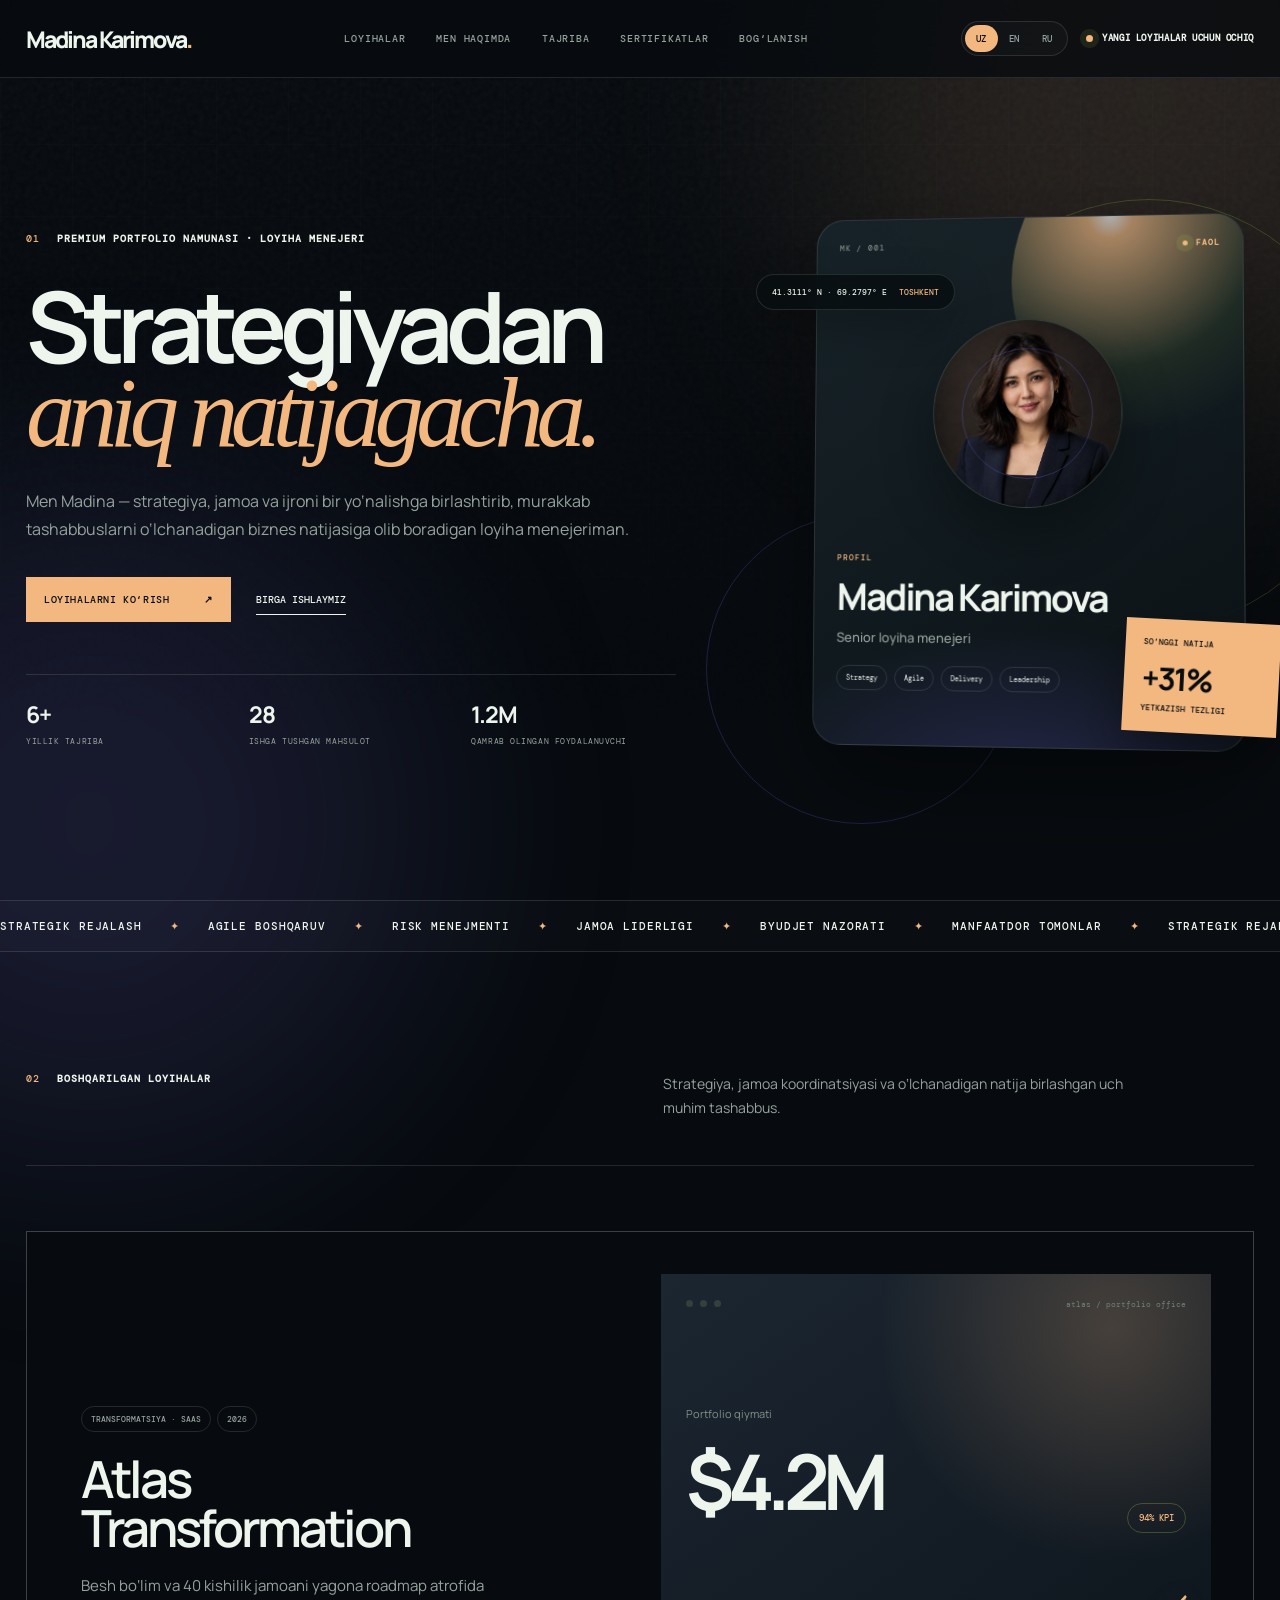
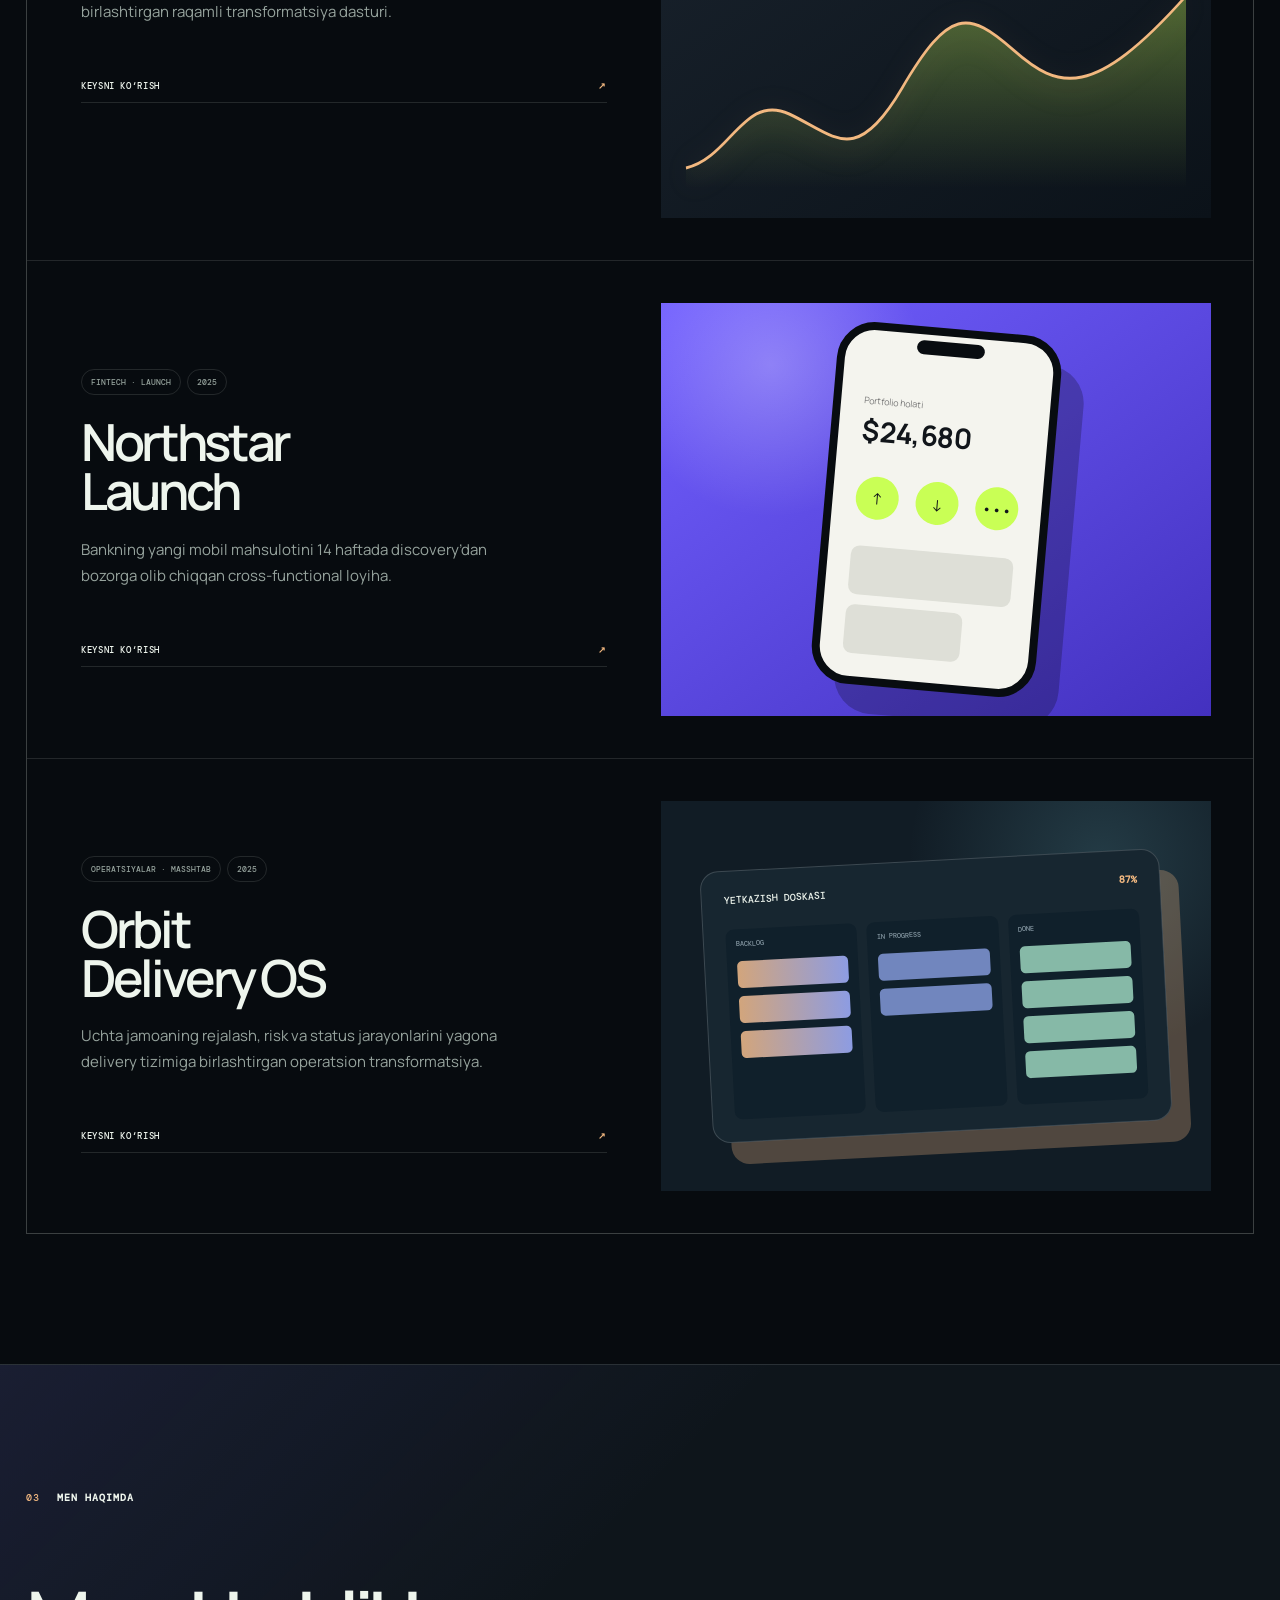
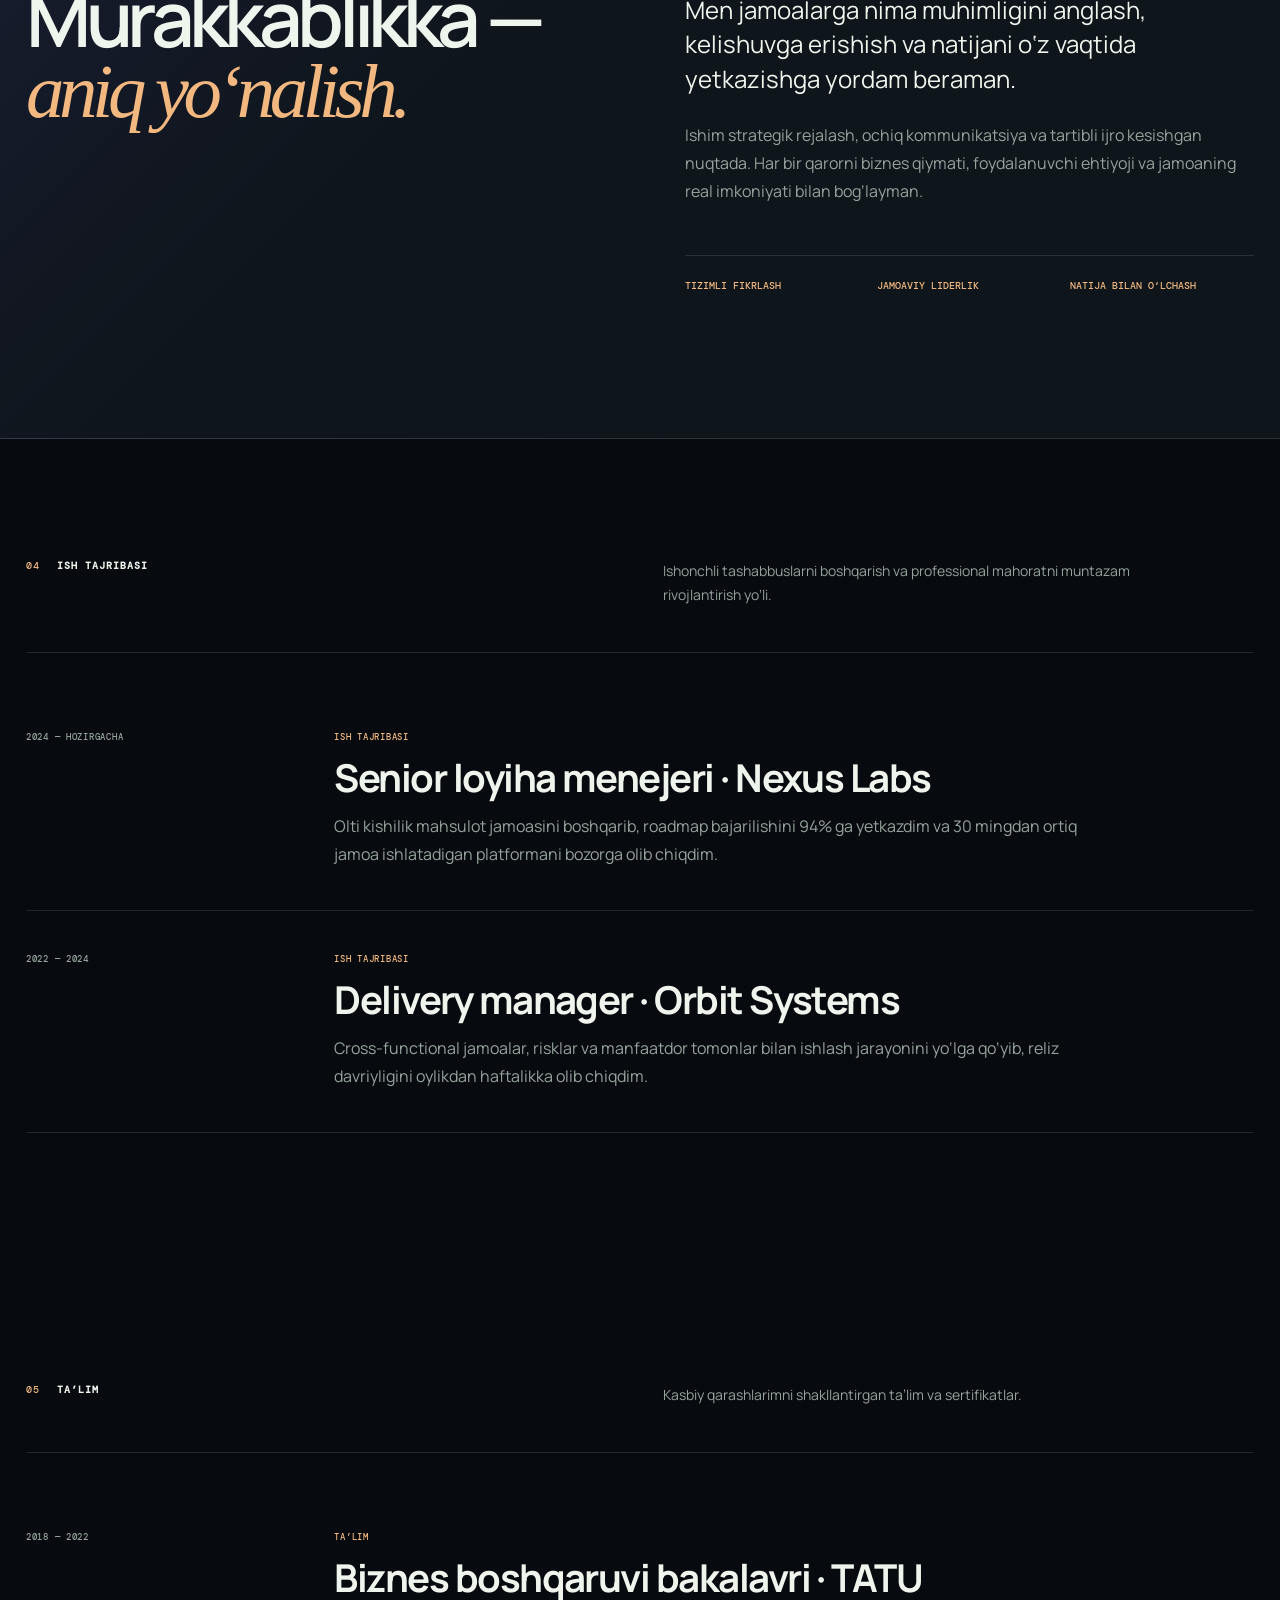
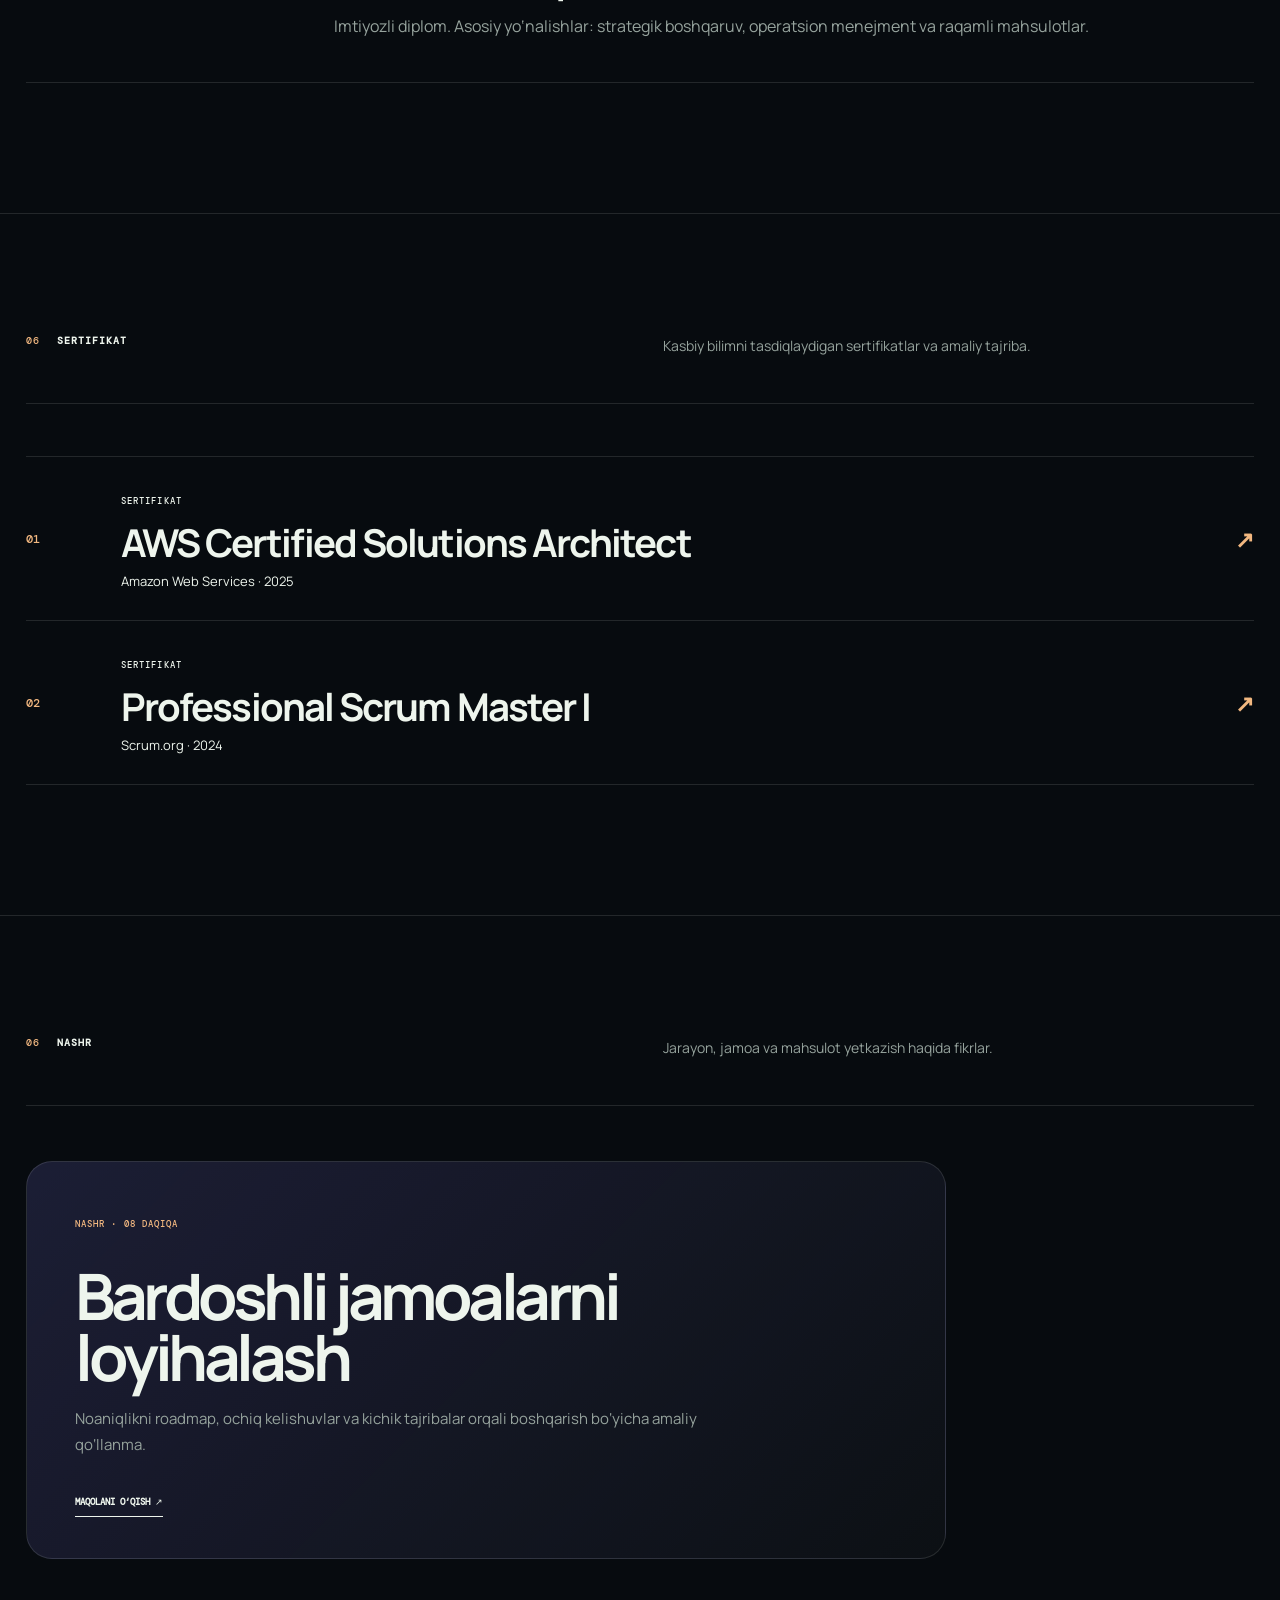
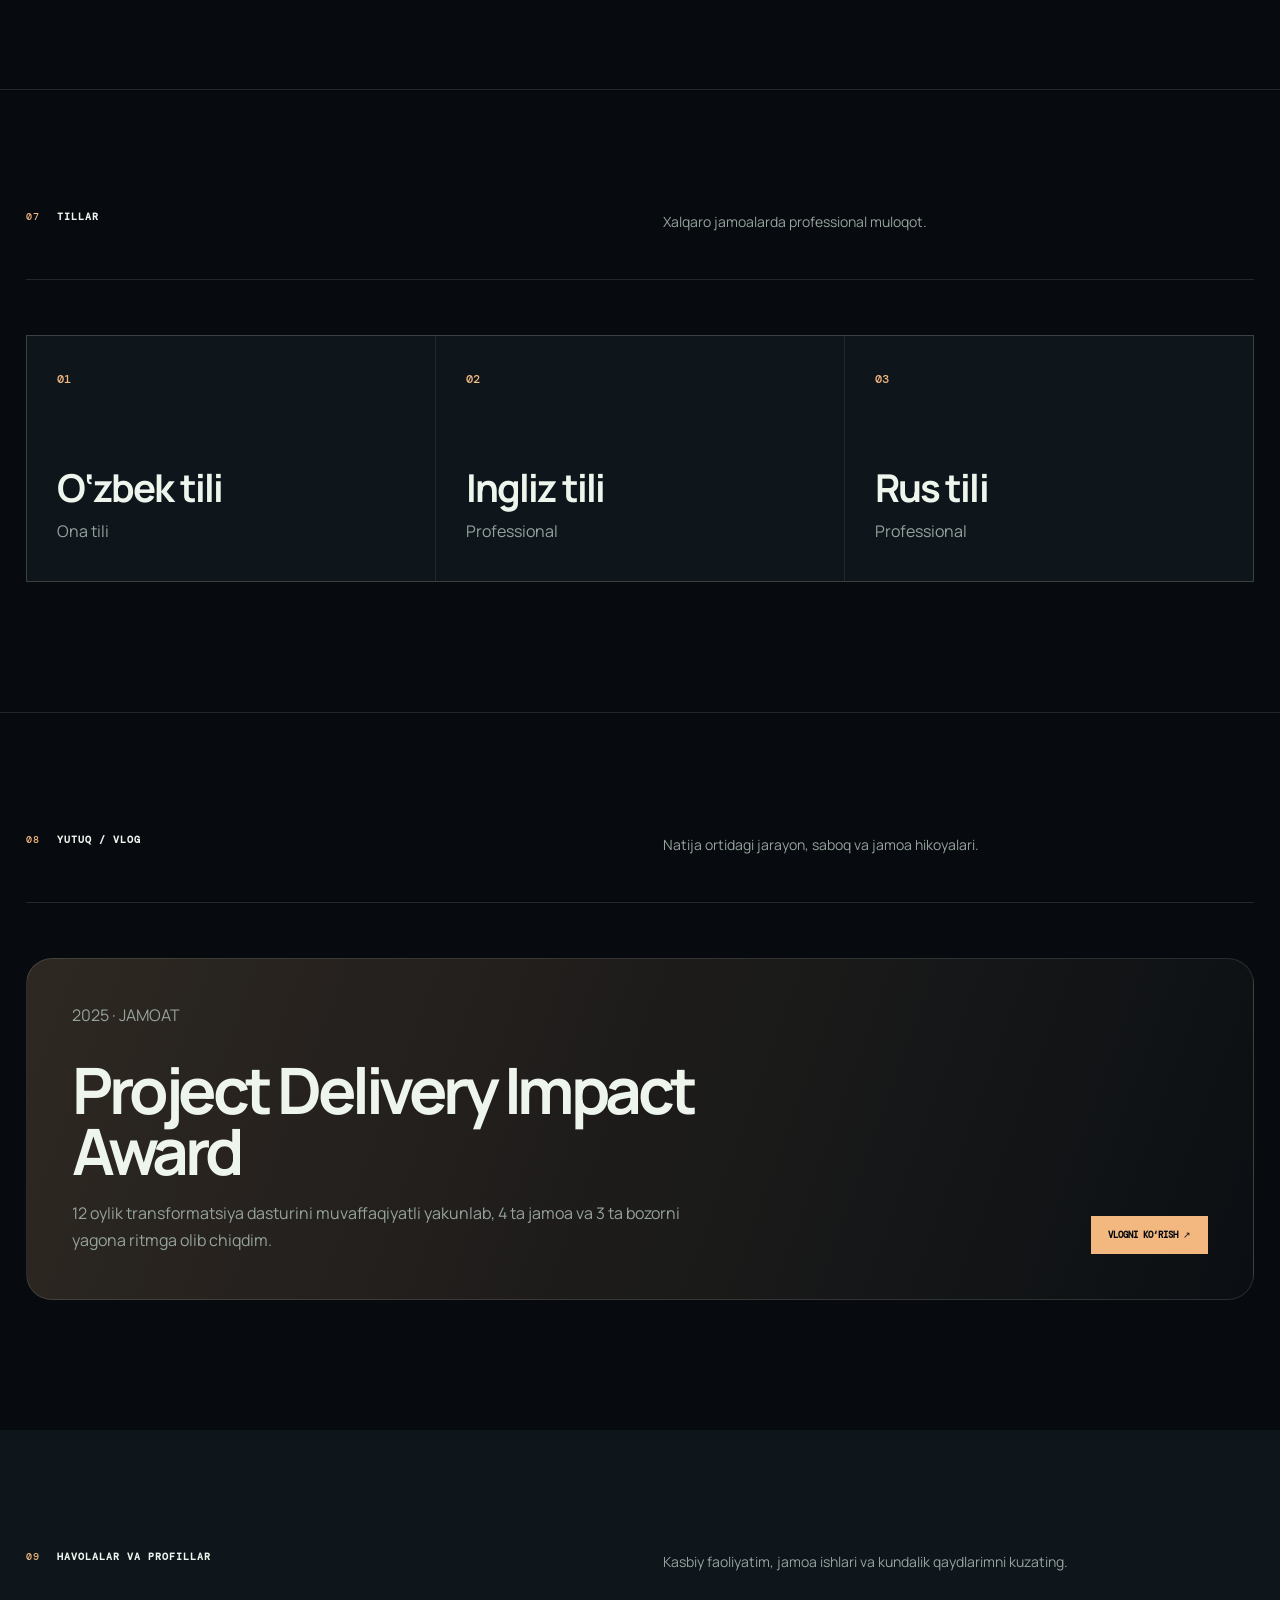
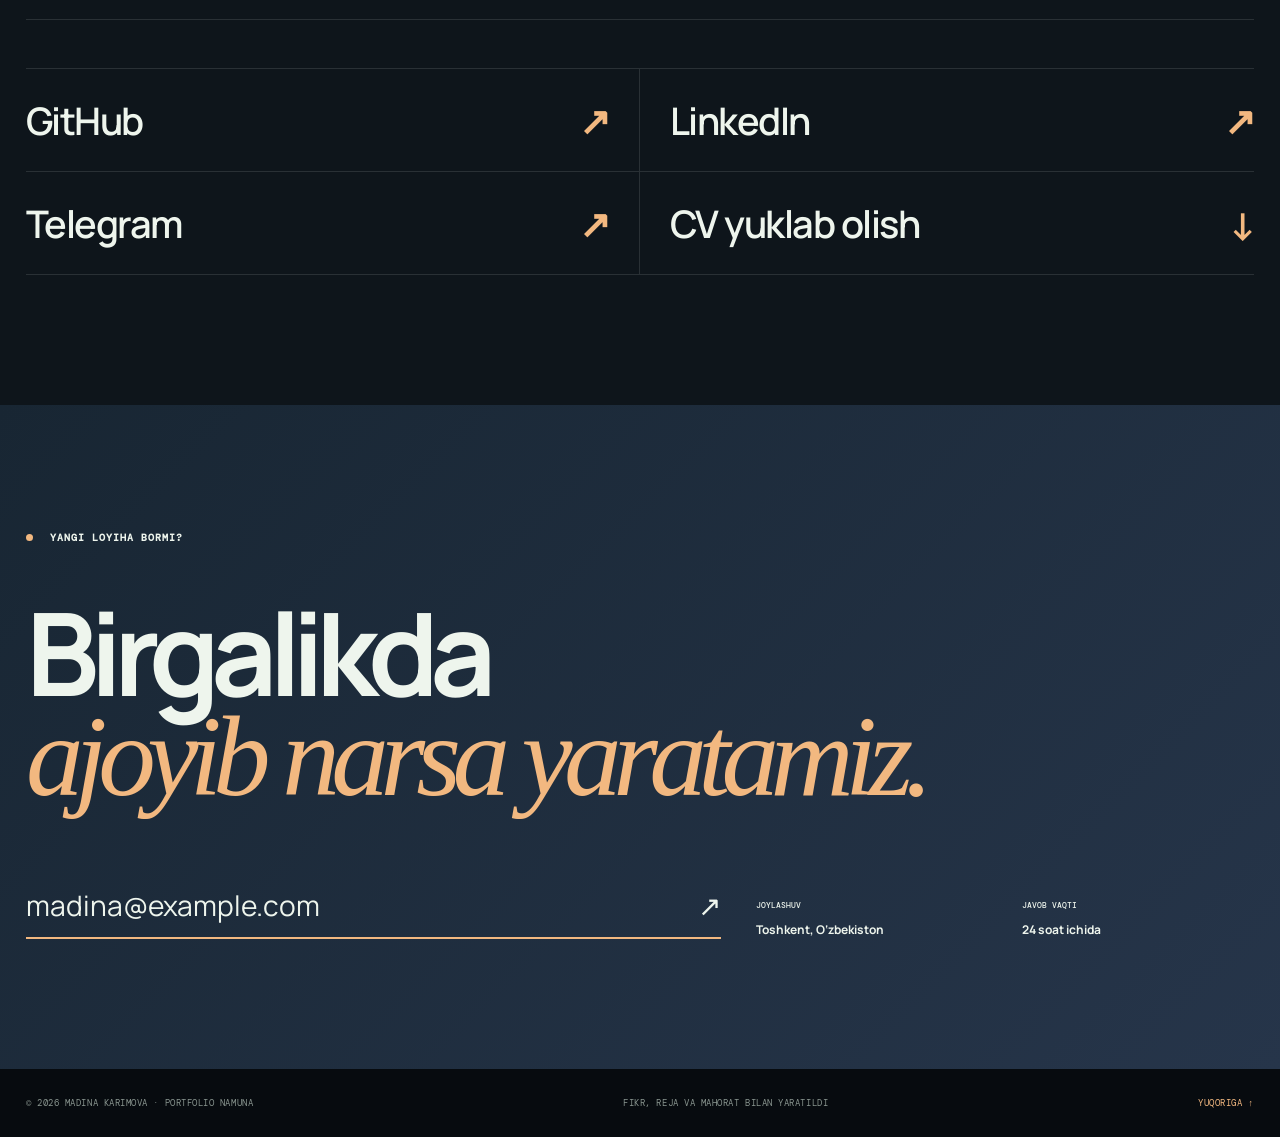
==== commit ef8bc49a: "Use realistic portfolio portrait and full name branding" ====
--- a/examples/developer-portfolio/index.html
+++ b/examples/developer-portfolio/index.html
@@ -19,7 +19,7 @@
     <div class="grid-noise" aria-hidden="true"></div>
 
     <header class="site-header">
-      <a class="logo" href="#top" aria-label="Homepage">MK<span>.</span></a>
+      <a class="logo" href="#top" aria-label="Madina Karimova">Madina Karimova<span>.</span></a>
       <nav aria-label="Main navigation">
         <a href="#work" data-i18n="navWork">Loyihalar</a>
         <a href="#about" data-i18n="navAbout">Men haqimda</a>
@@ -58,7 +58,7 @@
           <div class="stage-orbit orbit-one"></div><div class="stage-orbit orbit-two"></div>
           <div class="profile-card">
             <div class="profile-top"><span>MK / 001</span><span class="live"><i></i><b data-i18n="live">Faol</b></span></div>
-            <div class="avatar-mark"><img src="portrait.svg" alt="Madina Karimova portrait" /></div>
+            <div class="avatar-mark"><img src="portrait.png" alt="Madina Karimova portrait" /></div>
             <p data-i18n="profileLabel">PROFIL</p>
             <h2>Madina Karimova</h2>
             <h3 data-i18n="jobTitle">Senior loyiha menejeri</h3>
--- a/examples/developer-portfolio/styles.css
+++ b/examples/developer-portfolio/styles.css
@@ -61,7 +61,7 @@
 .profile-top { position: relative; z-index: 2; display: flex; justify-content: space-between; color: #7f8c85; font: 500 8px "DM Mono", monospace; text-transform: uppercase; letter-spacing: .1em; }
 .live { display: flex; align-items: center; gap: 8px; color: var(--acid); }
 .live i { display: block; width: 5px; height: 5px; }
-.avatar-mark { position: relative; z-index: 1; width: 190px; height: 190px; margin: 70px auto 45px; display: grid; place-items: center; border: 1px solid rgba(255,255,255,.12); border-radius: 50%; background: linear-gradient(145deg,#1d2d26,#0b1410); box-shadow: inset 0 0 55px rgba(201,255,85,.08),0 25px 55px rgba(0,0,0,.32); overflow:hidden; }.avatar-mark img{width:100%;height:100%;object-fit:cover;display:block;mix-blend-mode:screen;opacity:.9}
+.avatar-mark { position: relative; z-index: 1; width: 190px; height: 190px; margin: 70px auto 45px; display: grid; place-items: center; border: 1px solid rgba(255,255,255,.12); border-radius: 50%; background: linear-gradient(145deg,#1d2d26,#0b1410); box-shadow: inset 0 0 55px rgba(201,255,85,.08),0 25px 55px rgba(0,0,0,.32); overflow:hidden; }.avatar-mark img{width:100%;height:100%;object-fit:cover;display:block;opacity:.96}
 .avatar-mark::before, .avatar-mark::after { content: ""; position: absolute; border: 1px solid rgba(201,255,85,.14); border-radius: 50%; }
 .avatar-mark::before { inset: -17px; }.avatar-mark::after { inset: 28px; border-color: rgba(125,108,255,.25); }
 .avatar-mark span { position: absolute; color: var(--acid); font: 500 68px/1 Georgia,serif; }
